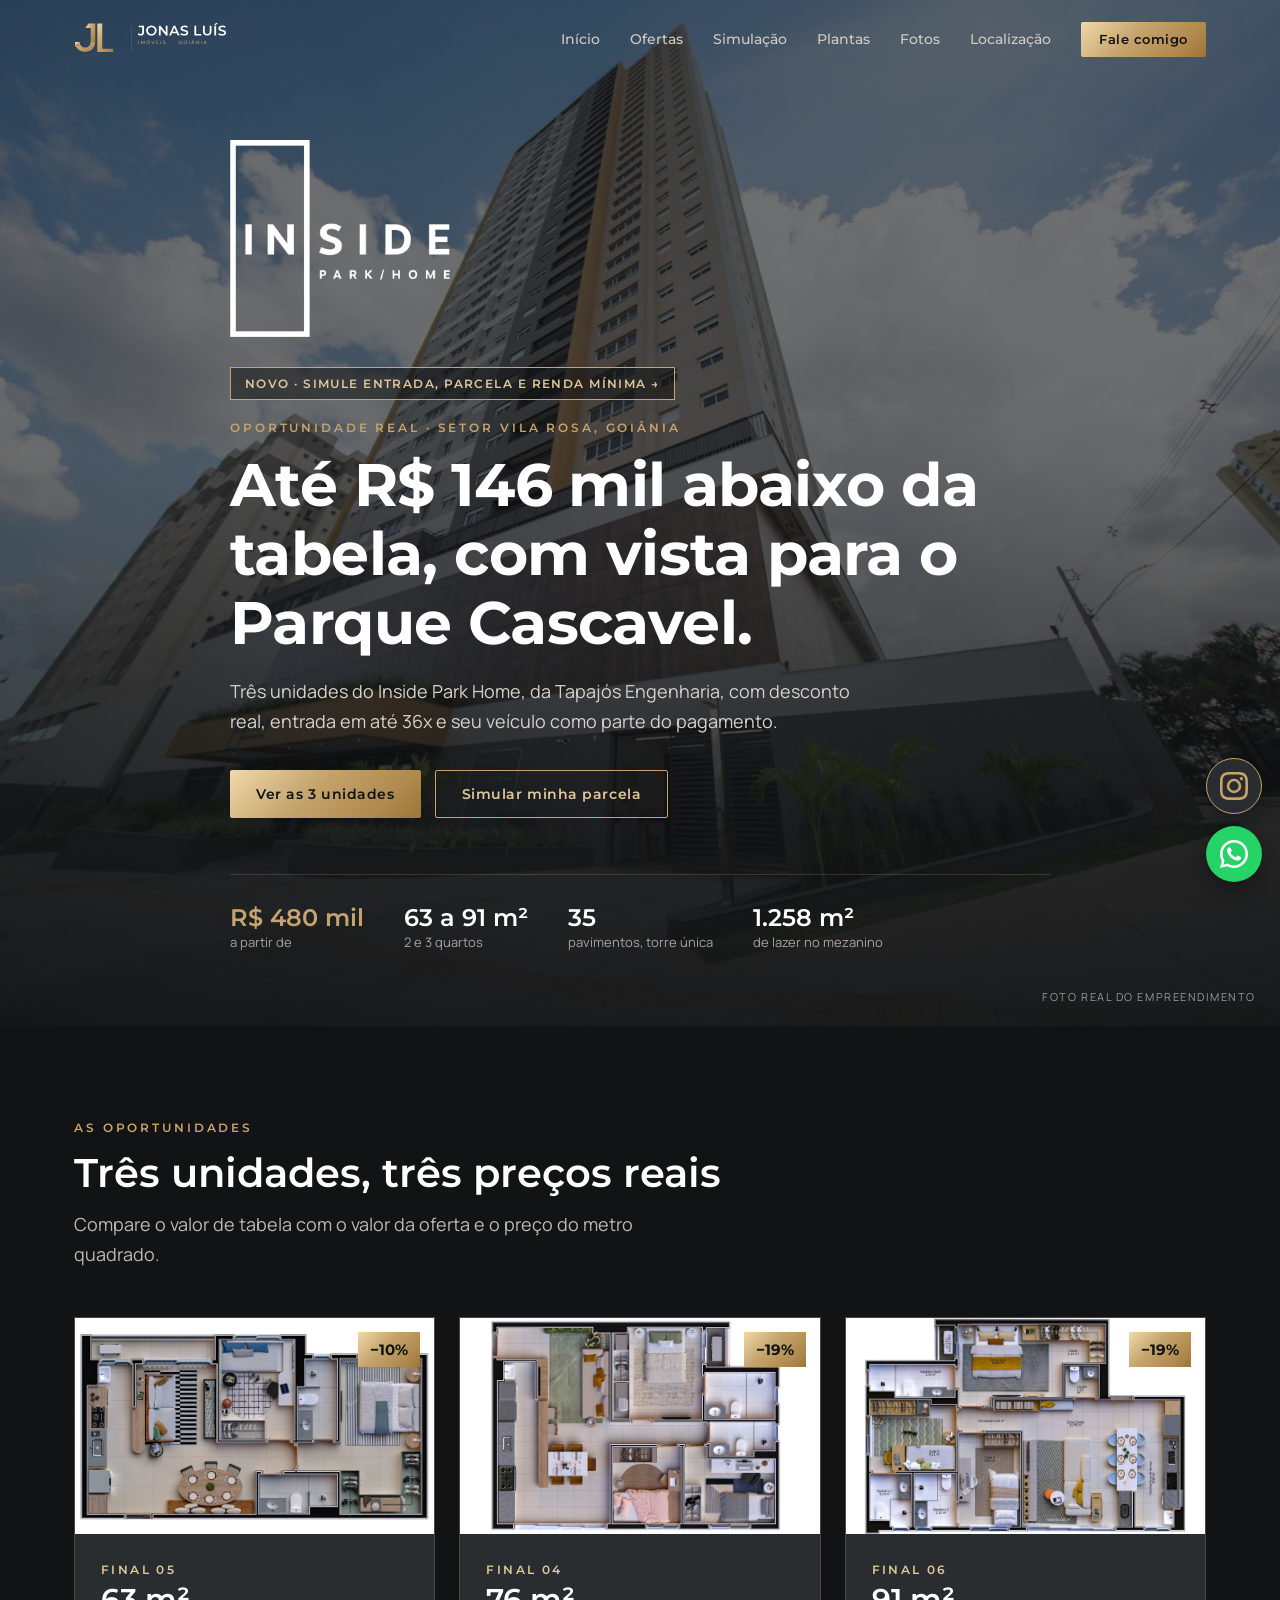
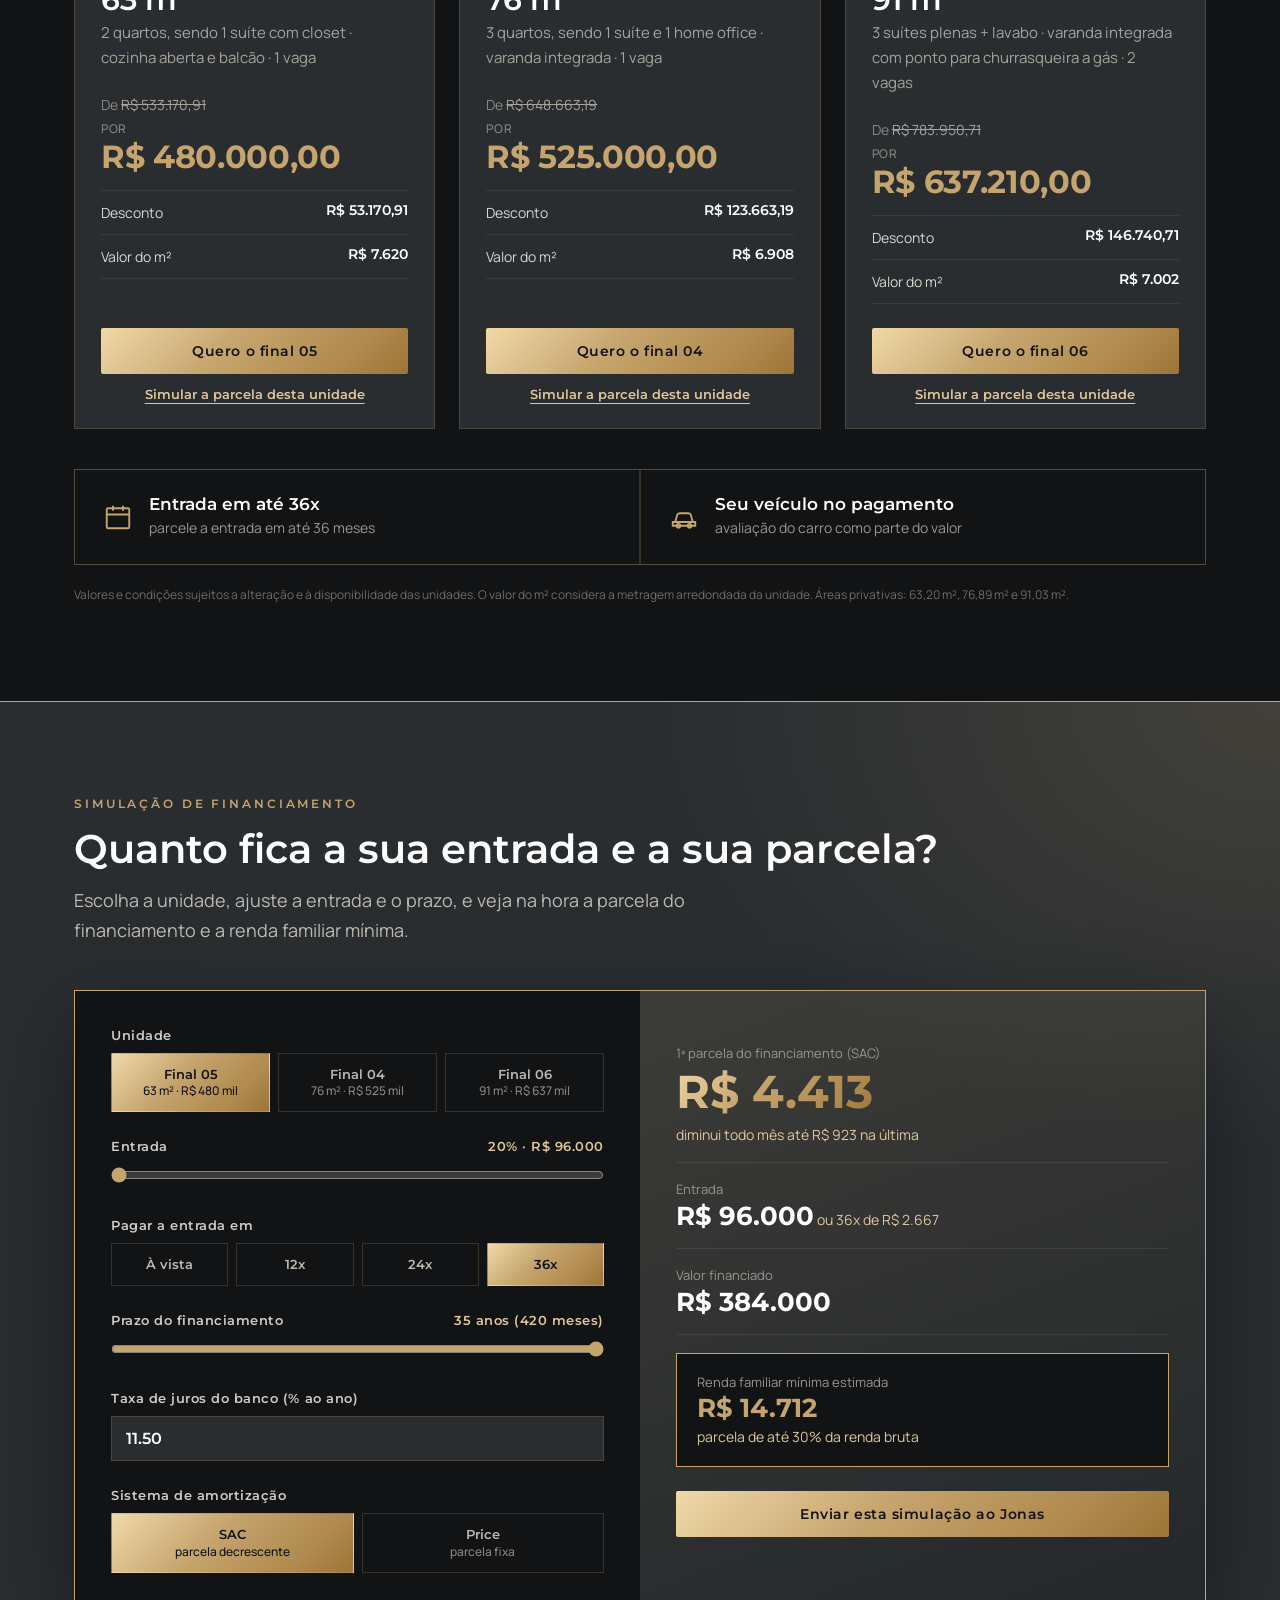
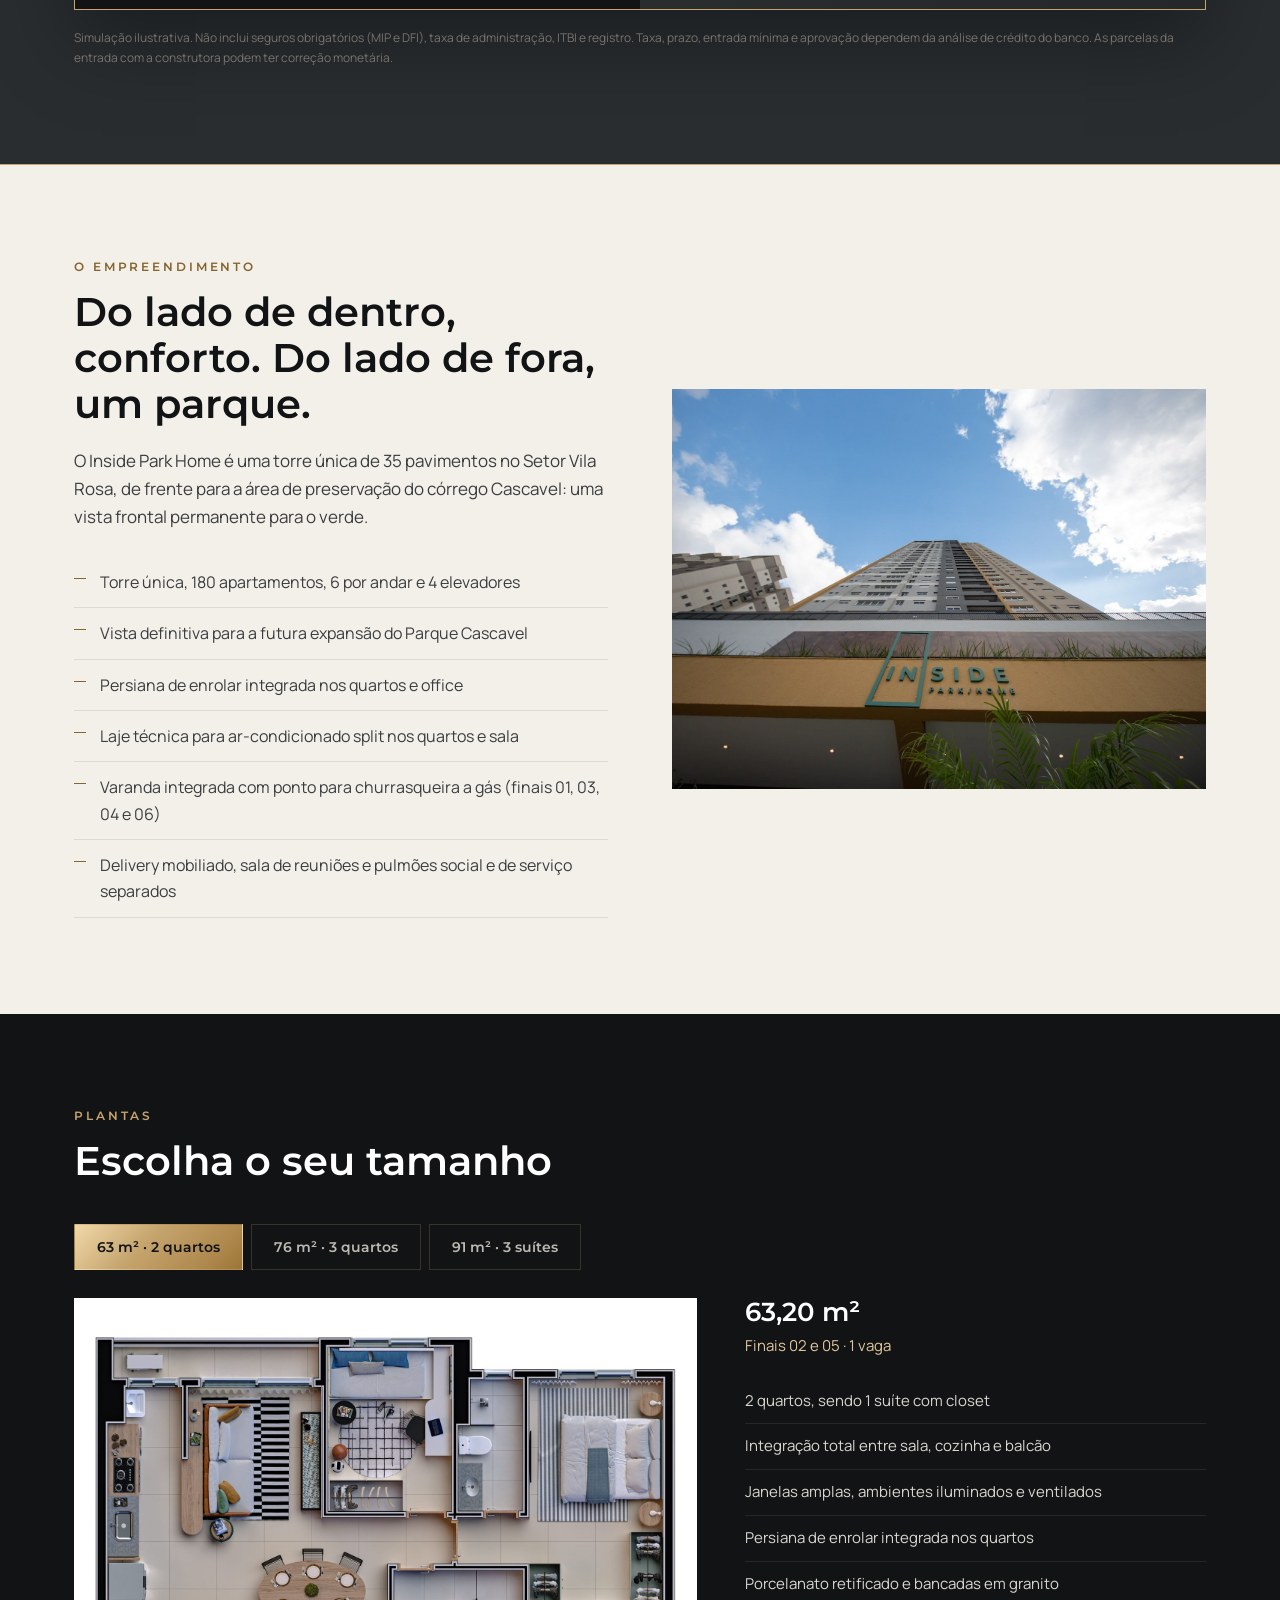
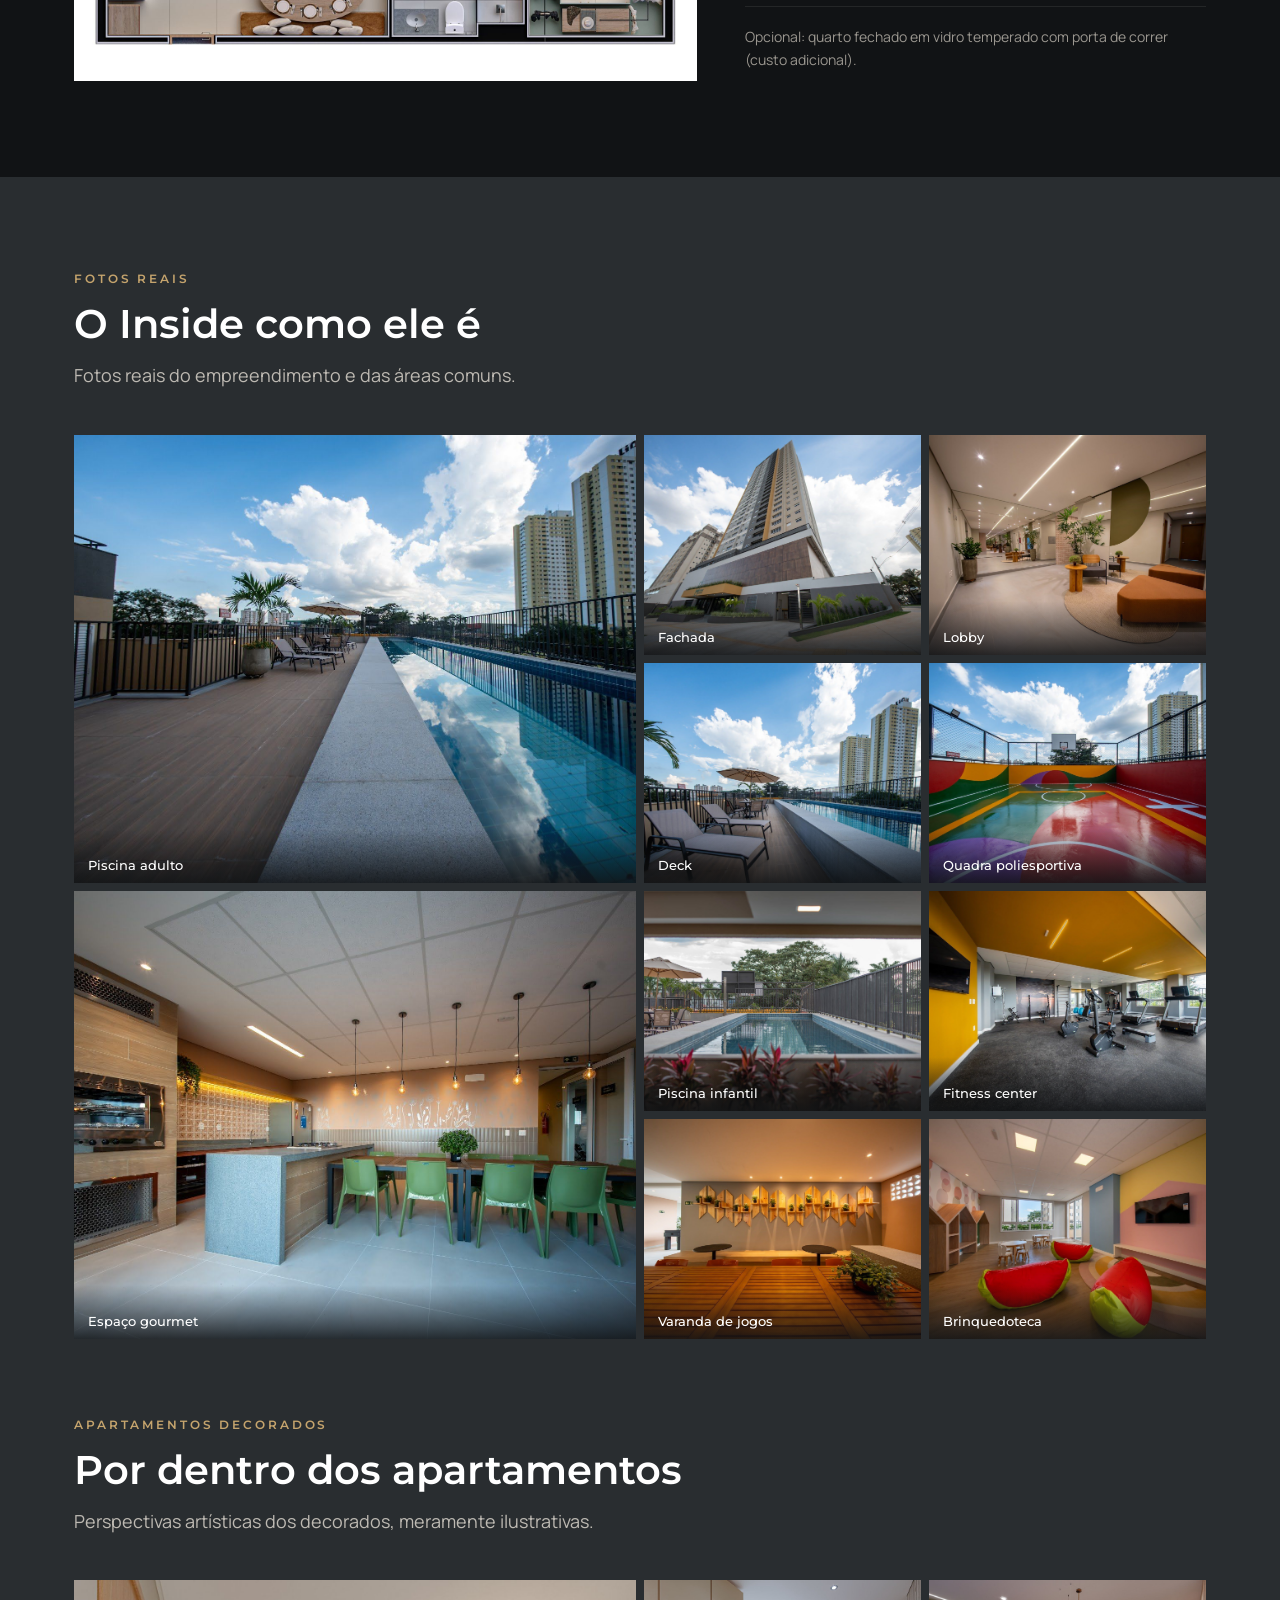
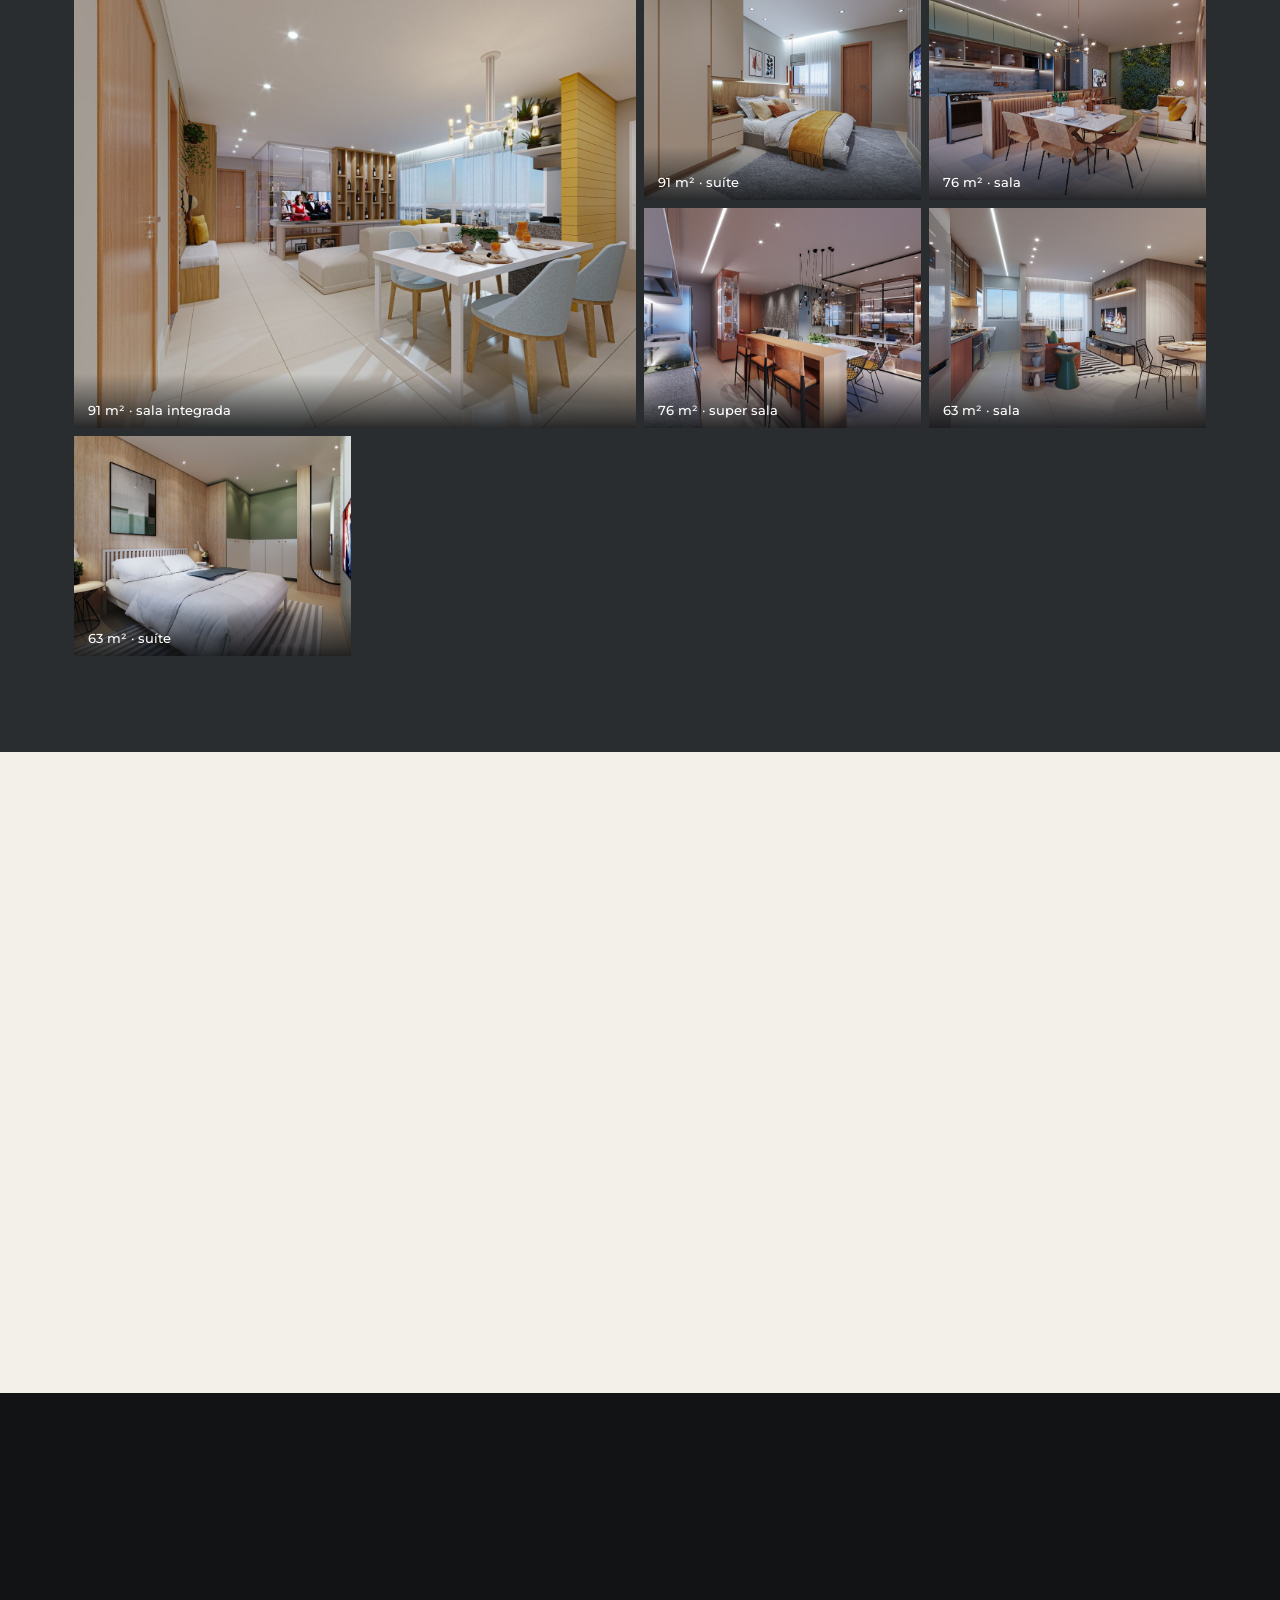
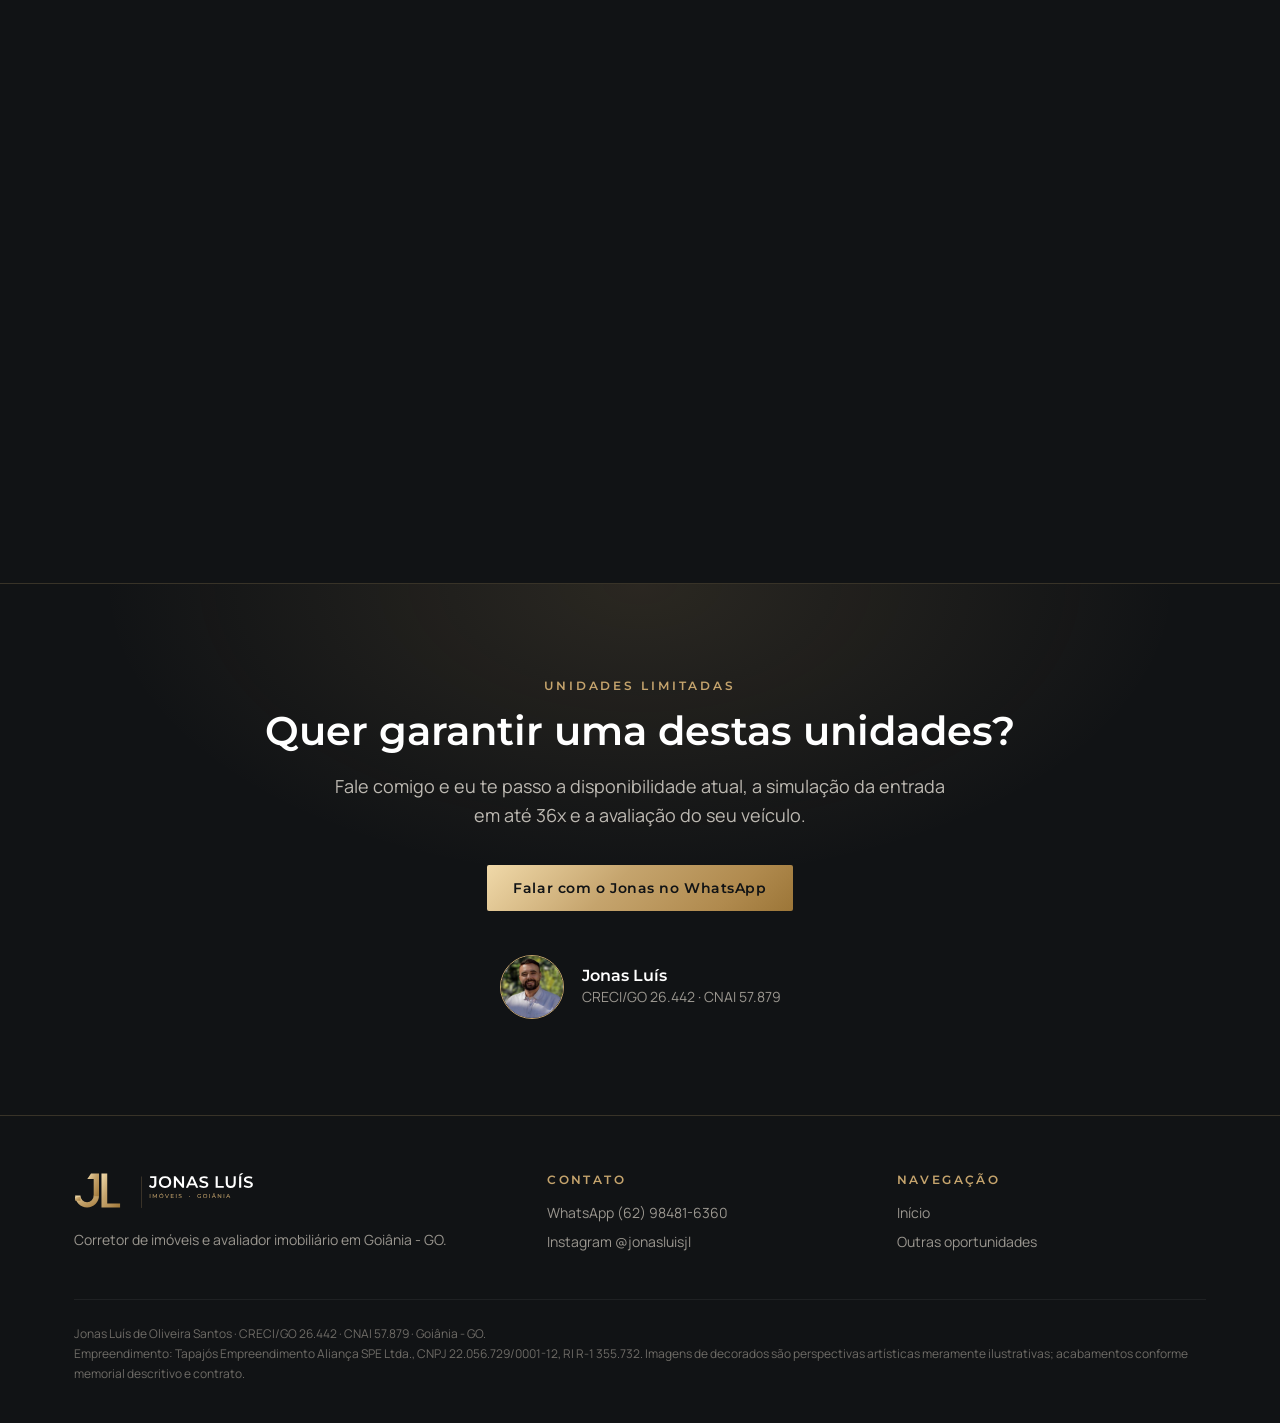
==== inside-park-home/index.html @ 025777c8 "Site Jonas Luís Imóveis: home e Inside Park Home Co-Authored-By: Claude Opus 5.5 <noreply@anthropic." ====
<!doctype html>
<html lang="pt-BR">
<head>
<meta charset="utf-8">
<meta name="viewport" content="width=device-width,initial-scale=1">
<title>Inside Park Home · Oportunidades com desconto | Jonas Luís Imóveis</title>
<meta name="description" content="Inside Park Home, Tapajós Engenharia, Setor Vila Rosa, Goiânia. Unidades de 63, 76 e 91 m² com até R$ 146 mil de desconto sobre a tabela. Entrada em até 36x.">
<meta property="og:title" content="Inside Park Home · até R$ 146 mil de desconto">
<meta property="og:description" content="63, 76 e 91 m² no Setor Vila Rosa, com vista para o Parque Cascavel. Entrada em até 36x.">
<meta property="og:image" content="https://jonasluisimoveis.com.br/inside-park-home/img/hero.jpg">
<meta name="theme-color" content="#111315">
<link rel="icon" href="/assets/favicon.svg" type="image/svg+xml">
<link rel="icon" href="/assets/favicon-32.png" sizes="32x32">
<link rel="apple-touch-icon" href="/assets/favicon-192.png">
<link rel="preconnect" href="https://fonts.googleapis.com"><link rel="preconnect" href="https://fonts.gstatic.com" crossorigin>
<link href="https://fonts.googleapis.com/css2?family=Montserrat:wght@500;600;700&family=Manrope:wght@400;500;600&display=swap" rel="stylesheet">
<link rel="stylesheet" href="/assets/site.css">
<style>
/* hero: foto real com véu escuro >= 55% (regra da marca) */
.hero{min-height:100svh;position:relative;display:flex;align-items:flex-end;padding:140px 0 72px;
  background:linear-gradient(180deg,rgba(17,19,21,.6) 0%,rgba(17,19,21,.62) 45%,rgba(17,19,21,.94) 100%),url(/inside-park-home/img/hero.jpg) center 30%/cover}
.hero .logo-emp{width:220px;margin-bottom:30px}
.hero h1{max-width:820px}
.hero .lead{margin:20px 0 34px;color:#d6d2cb}
.hero .acoes{display:flex;gap:14px;flex-wrap:wrap}
.hero .dados{display:flex;gap:40px;flex-wrap:wrap;margin-top:56px;padding-top:28px;border-top:1px solid var(--linha)}
.hero .dados div{font-size:13px;color:#a7a39c}
.hero .dados b{display:block;font:600 24px 'Montserrat',sans-serif;color:#fff}
.hero .dados div:first-child b{color:var(--champ)}
.foto-real{position:absolute;right:24px;bottom:20px;font-size:11px;letter-spacing:.14em;text-transform:uppercase;color:rgba(255,255,255,.55)}

/* ofertas */
.ofertas-grid{display:grid;grid-template-columns:repeat(3,1fr);gap:24px;margin-top:48px}
.oferta{background:var(--grafite);border:1px solid var(--linha);display:flex;flex-direction:column;position:relative}
.oferta .planta{background:#fff;aspect-ratio:5/3;display:block;overflow:hidden}
.oferta .planta img{width:100%;height:100%;object-fit:contain;transition:transform .6s}
.oferta .planta:hover img{transform:scale(1.04)}
.oferta .pct{position:absolute;top:14px;right:14px;background:var(--ouro);color:var(--carvao);font:700 15px 'Montserrat',sans-serif;padding:8px 12px}
.oferta .corpo{padding:28px 26px 26px;display:flex;flex-direction:column;flex:1}
.oferta .final{font:600 12px 'Montserrat',sans-serif;letter-spacing:.2em;text-transform:uppercase;color:var(--champ-claro)}
.oferta h3{font-size:30px;margin:6px 0 4px}
.oferta .tipo{font-size:15px;color:#a7a39c;margin-bottom:22px;min-height:48px}
.oferta .de{font-size:14px;color:#8a867f}
.oferta .de s{color:#a7a39c}
.oferta .por{white-space:nowrap;font:700 clamp(24px,2.5vw,32px)/1.1 'Montserrat',sans-serif;color:var(--champ);margin:4px 0 16px;letter-spacing:-.01em}
.oferta .por small{display:block;font:500 12px 'Manrope',sans-serif;color:#8a867f;letter-spacing:.06em;text-transform:uppercase;margin-bottom:2px}
.oferta dl{display:grid;grid-template-columns:1fr auto;border-top:1px solid rgba(255,255,255,.08);margin-bottom:24px}
.oferta dt,.oferta dd{padding:10px 0;border-bottom:1px solid rgba(255,255,255,.08);font-size:14px}
.oferta dd{font:600 14px 'Montserrat',sans-serif;color:#fff;text-align:right}
.oferta .btn{margin-top:auto;justify-content:center}
@media(max-width:980px){.ofertas-grid{grid-template-columns:1fr;max-width:520px;margin-left:auto;margin-right:auto}}
.condicoes{margin-top:40px;display:grid;grid-template-columns:repeat(2,1fr);gap:2px;background:var(--linha);border:1px solid var(--linha)}
.condicoes div{background:var(--carvao);padding:24px 28px;display:flex;gap:16px;align-items:center}
.condicoes svg{width:30px;height:30px;flex:none;stroke:var(--champ);fill:none;stroke-width:1.5}
.condicoes b{display:block;font:600 17px 'Montserrat',sans-serif;color:#fff}
.condicoes span{font-size:14px;color:#9a968f}
@media(max-width:700px){.condicoes{grid-template-columns:1fr}}
.aviso{margin-top:20px;font-size:12px;color:#6f6c67}

/* galerias */
.galeria{display:grid;grid-template-columns:repeat(4,1fr);grid-auto-rows:220px;gap:8px;margin-top:44px}
.galeria a{position:relative;overflow:hidden;display:block;background:var(--grafite)}
.galeria a.g{grid-column:span 2;grid-row:span 2}
.galeria img{width:100%;height:100%;object-fit:cover;transition:transform .8s}
.galeria a:hover img{transform:scale(1.05)}
.galeria a span{position:absolute;left:0;right:0;bottom:0;padding:28px 14px 10px;font:500 13px 'Montserrat',sans-serif;color:#fff;background:linear-gradient(transparent,rgba(17,19,21,.85))}
@media(max-width:820px){.galeria{grid-template-columns:repeat(2,1fr);grid-auto-rows:160px}}

/* destaque vista */
.vista .wrap{display:grid;grid-template-columns:1fr 1fr;gap:64px;align-items:center}
.vista img{width:100%;aspect-ratio:4/3;object-fit:cover}
.vista ul{list-style:none;margin-top:26px}
.vista li{padding:12px 0 12px 26px;border-bottom:1px solid rgba(17,19,21,.1);position:relative;font-size:16px}
.vista li::before{content:"";position:absolute;left:0;top:21px;width:12px;height:1px;background:var(--champ-prof)}
@media(max-width:860px){.vista .wrap{grid-template-columns:1fr;gap:36px}}

/* plantas */
.abas{display:flex;gap:8px;flex-wrap:wrap;margin-top:40px}
.abas button{font:600 14px 'Montserrat',sans-serif;padding:13px 22px;border:1px solid var(--linha);background:transparent;color:#bdb9b2;cursor:pointer}
.abas button[aria-selected=true]{background:var(--ouro);color:var(--carvao);border-color:transparent}
.planta-painel{display:none;grid-template-columns:1.35fr 1fr;gap:48px;margin-top:28px;align-items:start}
.planta-painel.on{display:grid}
.planta-painel .img{background:#fff;padding:12px}
.planta-painel h3{font-size:26px;margin-bottom:6px}
.planta-painel .sub{color:var(--champ-claro);margin-bottom:20px;font-size:15px}
.planta-painel ul{list-style:none}
.planta-painel li{padding:10px 0;border-bottom:1px solid rgba(255,255,255,.08);font-size:15px}
.planta-painel .op{margin-top:18px;font-size:14px;color:#9a968f}
@media(max-width:860px){.planta-painel.on{grid-template-columns:1fr;gap:24px}}

/* lazer */
.lazer-lista{display:grid;grid-template-columns:repeat(4,1fr);gap:0;margin-top:44px;border-top:1px solid rgba(17,19,21,.12);border-left:1px solid rgba(17,19,21,.12)}
.lazer-lista div{padding:20px 18px;border-right:1px solid rgba(17,19,21,.12);border-bottom:1px solid rgba(17,19,21,.12);font:500 15px 'Montserrat',sans-serif;color:var(--carvao)}
@media(max-width:820px){.lazer-lista{grid-template-columns:repeat(2,1fr)}}

/* ficha + mapa */
.ficha .wrap{display:grid;grid-template-columns:1fr 1fr;gap:56px}
.ficha dl{display:grid;grid-template-columns:auto 1fr;gap:0 24px;margin-top:28px}
.ficha dt,.ficha dd{padding:11px 0;border-bottom:1px solid rgba(255,255,255,.08);font-size:15px}
.ficha dt{color:#8f8b84}
.ficha dd{color:#fff}
.mapa{min-height:420px;border:1px solid var(--linha)}
.mapa iframe{width:100%;height:100%;min-height:420px;border:0;filter:grayscale(.4) contrast(1.05)}
.perto{margin-top:20px;font-size:14px;color:#9a968f}
@media(max-width:860px){.ficha .wrap{grid-template-columns:1fr}}

/* chamada final */
.final-cta{text-align:center;background:radial-gradient(ellipse 60% 80% at 50% 0%,rgba(197,164,109,.14),transparent 70%),var(--carvao);border-top:1px solid var(--linha)}
.final-cta .lead{margin:18px auto 34px}
.final-cta .acoes{display:flex;gap:14px;justify-content:center;flex-wrap:wrap}
.assina{margin-top:44px;display:flex;align-items:center;justify-content:center;gap:18px;font-size:14px;color:#9a968f}
.assina img{width:64px;height:64px;border-radius:50%;object-fit:cover;border:1px solid var(--champ)}
.assina b{display:block;color:#fff;font:600 16px 'Montserrat',sans-serif}

/* simulador (destaque: moldura em ouro) */
.sim{background:radial-gradient(ellipse 70% 60% at 100% 0%,rgba(197,164,109,.16),transparent 70%),var(--grafite);border-top:1px solid var(--champ);border-bottom:1px solid var(--champ)}
.sim-box{display:grid;grid-template-columns:1fr 1fr;margin-top:44px;border:1px solid var(--champ);box-shadow:0 30px 80px rgba(0,0,0,.35)}
.sim-in{padding:36px;background:var(--carvao);display:grid;gap:26px;align-content:start}
.sim-in label,.sim-in .rot{display:flex;justify-content:space-between;gap:12px;font:600 13px 'Montserrat',sans-serif;letter-spacing:.04em;color:#cfccc6;margin-bottom:10px}
.sim-in output,.sim-in .rot b{color:var(--champ-claro);font-weight:600}
.chips{display:grid;grid-template-columns:repeat(3,1fr);gap:8px}
.chips button{background:transparent;border:1px solid var(--linha);color:#bdb9b2;padding:12px 6px;font:600 13px/1.3 'Montserrat',sans-serif;cursor:pointer}
.chips button small{display:block;font:500 12px 'Manrope',sans-serif;color:#8a867f}
.chips button[aria-pressed=true]{background:var(--ouro);color:var(--carvao);border-color:transparent}
.chips button[aria-pressed=true] small{color:var(--carvao)}
.chips.dois{grid-template-columns:repeat(2,1fr)}
.chips.quatro{grid-template-columns:repeat(4,1fr)}
input[type=range]{width:100%;accent-color:var(--champ)}
.sim-in input[type=number]{width:100%;background:var(--grafite);border:1px solid var(--linha);color:#fff;font:600 16px 'Montserrat',sans-serif;padding:12px 14px}
.sim-out{padding:36px;background:linear-gradient(160deg,rgba(197,164,109,.12),rgba(17,19,21,.2));display:flex;flex-direction:column}
.res{border-bottom:1px solid rgba(255,255,255,.08);padding:16px 0}
.res span{font-size:13px;color:#9a968f;display:block}
.res b{font:700 26px/1.2 'Montserrat',sans-serif;color:#fff}
.res em{font-style:normal;font-size:14px;color:var(--champ-claro)}
.res.top b{font-size:clamp(34px,4vw,46px);background:var(--ouro);-webkit-background-clip:text;background-clip:text;color:transparent}
.res.top em{display:block;margin-top:4px}
.res.renda{background:var(--carvao);border:1px solid var(--champ);padding:18px 20px;margin-top:18px}
.res.renda b{color:var(--champ)}
.sim-out .btn{margin-top:24px;justify-content:center}
.sim-nota{margin-top:18px;font-size:12px;color:#77736d}
@media(max-width:900px){.sim-box{grid-template-columns:1fr}.sim-in,.sim-out{padding:26px 20px}}
.oferta .simular{display:block;text-align:center;margin-top:12px;font:600 13px 'Montserrat',sans-serif;color:var(--champ-claro);text-decoration:underline;text-underline-offset:4px}
.hero .sim-chamada{display:inline-flex;align-items:center;gap:10px;margin-bottom:22px;padding:8px 14px;border:1px solid var(--champ);background:rgba(17,19,21,.55);font:600 12px 'Montserrat',sans-serif;letter-spacing:.12em;text-transform:uppercase;color:var(--champ-claro)}
.hero .sim-chamada:hover{background:rgba(197,164,109,.15)}
</style>
</head>
<body>

<header class="topo">
  <div class="wrap">
    <a class="logo" href="/" aria-label="Jonas Luís Imóveis — início"><img src="/assets/horizontal-escuro.svg" alt="Jonas Luís Imóveis" width="153" height="34"></a>
    <nav>
      <a href="/">Início</a>
      <a href="#ofertas">Ofertas</a>
      <a href="#simulacao">Simulação</a>
      <a href="#plantas">Plantas</a>
      <a href="#fotos">Fotos</a>
      <a href="#local">Localização</a>
      <a class="btn btn-ouro" data-wa="Olá, Jonas! Vi as ofertas do Inside Park Home no seu site e quero saber mais.">Fale comigo</a>
    </nav>
  </div>
</header>

<main>
<section class="hero">
  <div class="wrap">
    <img class="logo-emp" src="/inside-park-home/img/logo-inside.png" alt="Inside Park Home" width="220" height="197">
    <a class="sim-chamada" href="#simulacao">Novo · simule entrada, parcela e renda mínima →</a><br>
    <span class="eyebrow">Oportunidade real · Setor Vila Rosa, Goiânia</span>
    <h1>Até R$ 146 mil abaixo da tabela, com vista para o Parque Cascavel.</h1>
    <p class="lead">Três unidades do Inside Park Home, da Tapajós Engenharia, com desconto real, entrada em até 36x e seu veículo como parte do pagamento.</p>
    <div class="acoes">
      <a class="btn btn-ouro" href="#ofertas">Ver as 3 unidades</a>
      <a class="btn btn-linha" href="#simulacao">Simular minha parcela</a>
    </div>
    <div class="dados">
      <div><b>R$ 480 mil</b>a partir de</div>
      <div><b>63 a 91 m²</b>2 e 3 quartos</div>
      <div><b>35</b>pavimentos, torre única</div>
      <div><b>1.258 m²</b>de lazer no mezanino</div>
    </div>
  </div>
  <span class="foto-real">Foto real do empreendimento</span>
</section>

<section id="ofertas">
  <div class="wrap">
    <div class="rv">
      <span class="eyebrow">As oportunidades</span>
      <h2>Três unidades, três preços reais</h2>
      <p class="lead" style="margin-top:14px">Compare o valor de tabela com o valor da oferta e o preço do metro quadrado.</p>
    </div>
    <div class="ofertas-grid" data-galeria>
      <article class="oferta rv">
        <span class="pct">−10%</span>
        <a class="planta" href="/inside-park-home/img/planta-63.jpg" data-lb="Planta 63 m²"><img src="/inside-park-home/img/planta-63.jpg" alt="Planta do apartamento de 63 m²" loading="lazy"></a>
        <div class="corpo">
          <span class="final">Final 05</span>
          <h3>63 m²</h3>
          <p class="tipo">2 quartos, sendo 1 suíte com closet · cozinha aberta e balcão · 1 vaga</p>
          <p class="de">De <s>R$ 533.170,91</s></p>
          <p class="por"><small>Por</small>R$ 480.000,00</p>
          <dl>
            <dt>Desconto</dt><dd>R$ 53.170,91</dd>
            <dt>Valor do m²</dt><dd>R$ 7.620</dd>
          </dl>
          <a class="btn btn-ouro" data-wa="Olá, Jonas! Tenho interesse no Inside Park Home, final 05 (63 m²) por R$ 480.000.">Quero o final 05</a>
          <a class="simular" href="#simulacao" data-simular="480000">Simular a parcela desta unidade</a>
        </div>
      </article>
      <article class="oferta rv">
        <span class="pct">−19%</span>
        <a class="planta" href="/inside-park-home/img/planta-76.jpg" data-lb="Planta 76 m²"><img src="/inside-park-home/img/planta-76.jpg" alt="Planta do apartamento de 76 m²" loading="lazy"></a>
        <div class="corpo">
          <span class="final">Final 04</span>
          <h3>76 m²</h3>
          <p class="tipo">3 quartos, sendo 1 suíte e 1 home office · varanda integrada · 1 vaga</p>
          <p class="de">De <s>R$ 648.663,19</s></p>
          <p class="por"><small>Por</small>R$ 525.000,00</p>
          <dl>
            <dt>Desconto</dt><dd>R$ 123.663,19</dd>
            <dt>Valor do m²</dt><dd>R$ 6.908</dd>
          </dl>
          <a class="btn btn-ouro" data-wa="Olá, Jonas! Tenho interesse no Inside Park Home, final 04 (76 m²) por R$ 525.000.">Quero o final 04</a>
          <a class="simular" href="#simulacao" data-simular="525000">Simular a parcela desta unidade</a>
        </div>
      </article>
      <article class="oferta rv">
        <span class="pct">−19%</span>
        <a class="planta" href="/inside-park-home/img/planta-91.jpg" data-lb="Planta 91 m²"><img src="/inside-park-home/img/planta-91.jpg" alt="Planta do apartamento de 91 m²" loading="lazy"></a>
        <div class="corpo">
          <span class="final">Final 06</span>
          <h3>91 m²</h3>
          <p class="tipo">3 suítes plenas + lavabo · varanda integrada com ponto para churrasqueira a gás · 2 vagas</p>
          <p class="de">De <s>R$ 783.950,71</s></p>
          <p class="por"><small>Por</small>R$ 637.210,00</p>
          <dl>
            <dt>Desconto</dt><dd>R$ 146.740,71</dd>
            <dt>Valor do m²</dt><dd>R$ 7.002</dd>
          </dl>
          <a class="btn btn-ouro" data-wa="Olá, Jonas! Tenho interesse no Inside Park Home, final 06 (91 m²) por R$ 637.210.">Quero o final 06</a>
          <a class="simular" href="#simulacao" data-simular="637210">Simular a parcela desta unidade</a>
        </div>
      </article>
    </div>
    <div class="condicoes rv">
      <div><svg viewBox="0 0 24 24"><rect x="3" y="5" width="18" height="16" rx="1"/><path d="M3 10h18M8 3v4M16 3v4"/></svg><p><b>Entrada em até 36x</b><span>parcele a entrada em até 36 meses</span></p></div>
      <div><svg viewBox="0 0 24 24"><path d="M5 16h14l-1.5-5.5A2 2 0 0015.6 9H8.4a2 2 0 00-1.9 1.5zM3 16h18v3H3z"/><circle cx="7.5" cy="19" r="1.5"/><circle cx="16.5" cy="19" r="1.5"/></svg><p><b>Seu veículo no pagamento</b><span>avaliação do carro como parte do valor</span></p></div>
    </div>
    <p class="aviso">Valores e condições sujeitos a alteração e à disponibilidade das unidades. O valor do m² considera a metragem arredondada da unidade. Áreas privativas: 63,20 m², 76,89 m² e 91,03 m².</p>
  </div>
</section>

<section id="simulacao" class="sim">
  <div class="wrap">
    <div class="rv">
      <span class="eyebrow">Simulação de financiamento</span>
      <h2>Quanto fica a sua entrada e a sua parcela?</h2>
      <p class="lead" style="margin-top:14px">Escolha a unidade, ajuste a entrada e o prazo, e veja na hora a parcela do financiamento e a renda familiar mínima.</p>
    </div>
    <div class="sim-box rv">
      <div class="sim-in">
        <div>
          <span class="rot">Unidade</span>
          <div class="chips" id="sim-unid">
            <button type="button" data-preco="480000" data-nome="final 05 (63 m²)" aria-pressed="true">Final 05<small>63 m² · R$ 480 mil</small></button>
            <button type="button" data-preco="525000" data-nome="final 04 (76 m²)" aria-pressed="false">Final 04<small>76 m² · R$ 525 mil</small></button>
            <button type="button" data-preco="637210" data-nome="final 06 (91 m²)" aria-pressed="false">Final 06<small>91 m² · R$ 637 mil</small></button>
          </div>
        </div>
        <div>
          <label for="sim-ent">Entrada <output id="o-ent">20%</output></label>
          <input type="range" id="sim-ent" min="20" max="60" step="1" value="20">
        </div>
        <div>
          <span class="rot">Pagar a entrada em</span>
          <div class="chips quatro" id="sim-vezes">
            <button type="button" data-v="1" aria-pressed="false">À vista</button>
            <button type="button" data-v="12" aria-pressed="false">12x</button>
            <button type="button" data-v="24" aria-pressed="false">24x</button>
            <button type="button" data-v="36" aria-pressed="true">36x</button>
          </div>
        </div>
        <div>
          <label for="sim-prazo">Prazo do financiamento <output id="o-prazo">35 anos</output></label>
          <input type="range" id="sim-prazo" min="10" max="35" step="1" value="35">
        </div>
        <div>
          <label for="sim-taxa">Taxa de juros do banco (% ao ano)</label>
          <input type="number" id="sim-taxa" min="1" max="30" step="0.01" value="11.50" inputmode="decimal">
        </div>
        <div>
          <span class="rot">Sistema de amortização</span>
          <div class="chips dois" id="sim-sis">
            <button type="button" data-s="sac" aria-pressed="true">SAC<small>parcela decrescente</small></button>
            <button type="button" data-s="price" aria-pressed="false">Price<small>parcela fixa</small></button>
          </div>
        </div>
      </div>
      <div class="sim-out" aria-live="polite">
        <div class="res top"><span id="r-parc-rot">1ª parcela do financiamento</span><b id="r-parc">—</b><em id="r-ult"></em></div>
        <div class="res"><span>Entrada</span><b id="r-ent">—</b> <em id="r-ent-x"></em></div>
        <div class="res"><span>Valor financiado</span><b id="r-fin">—</b></div>
        <div class="res renda"><span>Renda familiar mínima estimada</span><b id="r-renda">—</b><em style="display:block">parcela de até 30% da renda bruta</em></div>
        <a class="btn btn-ouro" id="sim-wa" data-wa>Enviar esta simulação ao Jonas</a>
      </div>
    </div>
    <p class="sim-nota">Simulação ilustrativa. Não inclui seguros obrigatórios (MIP e DFI), taxa de administração, ITBI e registro. Taxa, prazo, entrada mínima e aprovação dependem da análise de crédito do banco. As parcelas da entrada com a construtora podem ter correção monetária.</p>
  </div>
</section>

<section class="claro vista">
  <div class="wrap">
    <div class="rv">
      <span class="eyebrow">O empreendimento</span>
      <h2>Do lado de dentro, conforto. Do lado de fora, um parque.</h2>
      <p style="margin-top:20px;font-size:17px">O Inside Park Home é uma torre única de 35 pavimentos no Setor Vila Rosa, de frente para a área de preservação do córrego Cascavel: uma vista frontal permanente para o verde.</p>
      <ul>
        <li>Torre única, 180 apartamentos, 6 por andar e 4 elevadores</li>
        <li>Vista definitiva para a futura expansão do Parque Cascavel</li>
        <li>Persiana de enrolar integrada nos quartos e office</li>
        <li>Laje técnica para ar-condicionado split nos quartos e sala</li>
        <li>Varanda integrada com ponto para churrasqueira a gás (finais 01, 03, 04 e 06)</li>
        <li>Delivery mobiliado, sala de reuniões e pulmões social e de serviço separados</li>
      </ul>
    </div>
    <img class="rv" src="/inside-park-home/img/real-entrada.jpg" alt="Fachada e entrada do Inside Park Home (foto real)" loading="lazy">
  </div>
</section>

<section id="plantas">
  <div class="wrap">
    <div class="rv">
      <span class="eyebrow">Plantas</span>
      <h2>Escolha o seu tamanho</h2>
    </div>
    <div class="abas" role="tablist">
      <button role="tab" aria-selected="true" data-aba="p63">63 m² · 2 quartos</button>
      <button role="tab" aria-selected="false" data-aba="p76">76 m² · 3 quartos</button>
      <button role="tab" aria-selected="false" data-aba="p91">91 m² · 3 suítes</button>
    </div>
    <div class="planta-painel on" id="p63" data-galeria>
      <a class="img" href="/inside-park-home/img/planta-63.jpg" data-lb="Planta 63 m²"><img src="/inside-park-home/img/planta-63.jpg" alt="Planta humanizada 63 m²" loading="lazy"></a>
      <div>
        <h3>63,20 m²</h3>
        <p class="sub">Finais 02 e 05 · 1 vaga</p>
        <ul>
          <li>2 quartos, sendo 1 suíte com closet</li>
          <li>Integração total entre sala, cozinha e balcão</li>
          <li>Janelas amplas, ambientes iluminados e ventilados</li>
          <li>Persiana de enrolar integrada nos quartos</li>
          <li>Porcelanato retificado e bancadas em granito</li>
        </ul>
        <p class="op">Opcional: quarto fechado em vidro temperado com porta de correr (custo adicional).</p>
      </div>
    </div>
    <div class="planta-painel" id="p76" data-galeria>
      <a class="img" href="/inside-park-home/img/planta-76.jpg" data-lb="Planta 76 m²"><img src="/inside-park-home/img/planta-76.jpg" alt="Planta humanizada 76 m²" loading="lazy"></a>
      <div>
        <h3>76,89 m²</h3>
        <p class="sub">Finais 03 e 04 · 1 vaga</p>
        <ul>
          <li>3 quartos, sendo 1 suíte e 1 home office</li>
          <li>Integração total entre sala, cozinha e varanda</li>
          <li>Bancada seca e ponto para churrasqueira a gás na varanda</li>
          <li>Persiana de enrolar integrada nos quartos e office</li>
          <li>Laje técnica para ar-condicionado split</li>
        </ul>
        <p class="op">Opcionais: office com fechamento em vidro, ou super sala com 1 suíte e 1 quarto.</p>
      </div>
    </div>
    <div class="planta-painel" id="p91" data-galeria>
      <a class="img" href="/inside-park-home/img/planta-91.jpg" data-lb="Planta 91 m²"><img src="/inside-park-home/img/planta-91.jpg" alt="Planta humanizada 91 m²" loading="lazy"></a>
      <div>
        <h3>91,03 m²</h3>
        <p class="sub">Finais 01 e 06 · 2 vagas</p>
        <ul>
          <li>3 suítes plenas + lavabo, suíte do casal com closet</li>
          <li>Integração total entre sala, cozinha e varanda</li>
          <li>Bancada seca e ponto para churrasqueira a gás na varanda</li>
          <li>Persiana de enrolar integrada nos quartos</li>
          <li>Banheiros com ventilação e iluminação naturais</li>
        </ul>
        <p class="op">Opcional: suíte fechada em vidro com porta de correr (custo adicional).</p>
      </div>
    </div>
  </div>
</section>

<section id="fotos" class="grafite">
  <div class="wrap">
    <div class="rv">
      <span class="eyebrow">Fotos reais</span>
      <h2>O Inside como ele é</h2>
      <p class="lead" style="margin-top:14px">Fotos reais do empreendimento e das áreas comuns.</p>
    </div>
    <div class="galeria" data-galeria>
      <a class="g" href="/inside-park-home/img/real-piscina.jpg" data-lb="Piscina adulto com deck molhado"><img src="/inside-park-home/img/real-piscina.jpg" alt="Piscina adulto" loading="lazy"><span>Piscina adulto</span></a>
      <a href="/inside-park-home/img/real-fachada.jpg" data-lb="Fachada"><img src="/inside-park-home/img/real-fachada.jpg" alt="Fachada" loading="lazy"><span>Fachada</span></a>
      <a href="/inside-park-home/img/real-lobby.jpg" data-lb="Lobby"><img src="/inside-park-home/img/real-lobby.jpg" alt="Lobby" loading="lazy"><span>Lobby</span></a>
      <a href="/inside-park-home/img/real-piscina-deck.jpg" data-lb="Deck da piscina"><img src="/inside-park-home/img/real-piscina-deck.jpg" alt="Deck da piscina" loading="lazy"><span>Deck</span></a>
      <a href="/inside-park-home/img/real-quadra.jpg" data-lb="Quadra poliesportiva"><img src="/inside-park-home/img/real-quadra.jpg" alt="Quadra poliesportiva" loading="lazy"><span>Quadra poliesportiva</span></a>
      <a class="g" href="/inside-park-home/img/real-gourmet.jpg" data-lb="Espaço gourmet com churrasqueira"><img src="/inside-park-home/img/real-gourmet.jpg" alt="Espaço gourmet" loading="lazy"><span>Espaço gourmet</span></a>
      <a href="/inside-park-home/img/real-piscina-infantil.jpg" data-lb="Piscina infantil"><img src="/inside-park-home/img/real-piscina-infantil.jpg" alt="Piscina infantil" loading="lazy"><span>Piscina infantil</span></a>
      <a href="/inside-park-home/img/real-academia.jpg" data-lb="Fitness center"><img src="/inside-park-home/img/real-academia.jpg" alt="Fitness center" loading="lazy"><span>Fitness center</span></a>
      <a href="/inside-park-home/img/real-jogos.jpg" data-lb="Varanda de jogos"><img src="/inside-park-home/img/real-jogos.jpg" alt="Varanda de jogos" loading="lazy"><span>Varanda de jogos</span></a>
      <a href="/inside-park-home/img/real-brinquedoteca.jpg" data-lb="Brinquedoteca"><img src="/inside-park-home/img/real-brinquedoteca.jpg" alt="Brinquedoteca" loading="lazy"><span>Brinquedoteca</span></a>
    </div>

    <div class="rv" style="margin-top:80px">
      <span class="eyebrow">Apartamentos decorados</span>
      <h2>Por dentro dos apartamentos</h2>
      <p class="lead" style="margin-top:14px">Perspectivas artísticas dos decorados, meramente ilustrativas.</p>
    </div>
    <div class="galeria" data-galeria>
      <a class="g" href="/inside-park-home/img/apto91-sala.jpg" data-lb="91 m² · sala integrada"><img src="/inside-park-home/img/apto91-sala.jpg" alt="Sala do apartamento de 91 m²" loading="lazy"><span>91 m² · sala integrada</span></a>
      <a href="/inside-park-home/img/apto91-suite.jpg" data-lb="91 m² · suíte do casal"><img src="/inside-park-home/img/apto91-suite.jpg" alt="Suíte do apartamento de 91 m²" loading="lazy"><span>91 m² · suíte</span></a>
      <a href="/inside-park-home/img/apto76-sala.jpg" data-lb="76 m² · sala integrada"><img src="/inside-park-home/img/apto76-sala.jpg" alt="Sala do apartamento de 76 m²" loading="lazy"><span>76 m² · sala</span></a>
      <a href="/inside-park-home/img/apto76-supersala.jpg" data-lb="76 m² · opcional super sala"><img src="/inside-park-home/img/apto76-supersala.jpg" alt="Super sala opcional do apartamento de 76 m²" loading="lazy"><span>76 m² · super sala</span></a>
      <a href="/inside-park-home/img/apto63-sala.jpg" data-lb="63 m² · sala"><img src="/inside-park-home/img/apto63-sala.jpg" alt="Sala do apartamento de 63 m²" loading="lazy"><span>63 m² · sala</span></a>
      <a href="/inside-park-home/img/apto63-suite.jpg" data-lb="63 m² · suíte master"><img src="/inside-park-home/img/apto63-suite.jpg" alt="Suíte do apartamento de 63 m²" loading="lazy"><span>63 m² · suíte</span></a>
    </div>
  </div>
</section>

<section class="claro">
  <div class="wrap">
    <div class="rv">
      <span class="eyebrow">Lazer</span>
      <h2>Um pavimento inteiro de lazer</h2>
      <p style="margin-top:14px;font-size:17px;max-width:640px">São 1.258 m² no mezanino do 3º andar, entregues mobiliados, equipados e decorados.</p>
    </div>
    <div class="lazer-lista rv">
      <div>Piscina adulto com raia de 15,85 m</div><div>Deck molhado</div><div>Piscina infantil</div><div>Espaço gourmet com churrasqueira</div>
      <div>Salão de festas com copa</div><div>Quadra poliesportiva</div><div>Fitness center com varanda</div><div>Coworking</div>
      <div>Studio live</div><div>Varanda de jogos e praça</div><div>Brinquedoteca</div><div>Playground</div>
      <div>Pet place</div><div>Bicicletário com oficina</div><div>Sala de reuniões</div><div>Sala de delivery</div>
    </div>
  </div>
</section>

<section id="local" class="ficha">
  <div class="wrap">
    <div class="rv">
      <span class="eyebrow">Localização e ficha técnica</span>
      <h2>Vila Rosa, ao lado do Parque Cascavel</h2>
      <dl>
        <dt>Endereço</dt><dd>Alameda Aliança c/ Rua João Augusto c/ Av. Francisco de Melo, Qd. 33, Setor Vila Rosa, Goiânia - GO</dd>
        <dt>Incorporação e construção</dt><dd>Tapajós Engenharia</dd>
        <dt>Arquitetura</dt><dd>Alexandre Leite Arquitetos Associados</dd>
        <dt>Interiores e paisagismo</dt><dd>Sabbatini Interiores</dd>
        <dt>Terreno</dt><dd>2.120 m²</dd>
        <dt>Torre</dt><dd>1 torre, 35 pavimentos, 180 unidades</dd>
        <dt>Elevadores</dt><dd>4 (1 de serviço)</dd>
      </dl>
      <p class="perto">Perto de: Parque Cascavel, Buriti Shopping, Assaí Atacadista, Faculdade ESUP/FGV, escolas, supermercados e restaurantes.</p>
    </div>
    <div class="mapa rv">
      <iframe src="https://www.google.com/maps?q=Alameda+Alian%C3%A7a+com+Rua+Jo%C3%A3o+Augusto,+Vila+Rosa,+Goi%C3%A2nia+-+GO&output=embed" loading="lazy" referrerpolicy="no-referrer-when-downgrade" title="Mapa de localização do Inside Park Home"></iframe>
    </div>
  </div>
</section>

<section class="final-cta">
  <div class="wrap rv">
    <span class="eyebrow">Unidades limitadas</span>
    <h2>Quer garantir uma destas unidades?</h2>
    <p class="lead">Fale comigo e eu te passo a disponibilidade atual, a simulação da entrada em até 36x e a avaliação do seu veículo.</p>
    <div class="acoes">
      <a class="btn btn-ouro" data-wa="Olá, Jonas! Quero garantir uma unidade do Inside Park Home. Pode me passar a disponibilidade?">Falar com o Jonas no WhatsApp</a>
    </div>
    <div class="assina">
      <img src="/assets/jonas.jpg" alt="Jonas Luís">
      <p style="text-align:left"><b>Jonas Luís</b>CRECI/GO 26.442 · CNAI 57.879</p>
    </div>
  </div>
</section>
</main>

<footer>
  <div class="wrap">
    <div>
      <img src="/assets/horizontal-escuro.svg" alt="Jonas Luís Imóveis" width="180" height="40">
      <p>Corretor de imóveis e avaliador imobiliário em Goiânia - GO.</p>
    </div>
    <div>
      <h4>Contato</h4>
      <ul>
        <li><a data-wa>WhatsApp (62) 98481-6360</a></li>
        <li><a href="https://www.instagram.com/jonasluisjl/" target="_blank" rel="noopener">Instagram @jonasluisjl</a></li>
      </ul>
    </div>
    <div>
      <h4>Navegação</h4>
      <ul><li><a href="/">Início</a></li><li><a href="/#oportunidades">Outras oportunidades</a></li></ul>
    </div>
    <p class="legal">Jonas Luís de Oliveira Santos · CRECI/GO 26.442 · CNAI 57.879 · Goiânia - GO.<br>Empreendimento: Tapajós Empreendimento Aliança SPE Ltda., CNPJ 22.056.729/0001-12, RI R-1 355.732. Imagens de decorados são perspectivas artísticas meramente ilustrativas; acabamentos conforme memorial descritivo e contrato.</p>
  </div>
</footer>

<div class="flutua">
  <a class="ig" href="https://www.instagram.com/jonasluisjl/" target="_blank" rel="noopener" aria-label="Instagram"><svg viewBox="0 0 24 24"><path d="M12 2.2c3.2 0 3.6 0 4.8.1 3.2.1 4.8 1.7 4.9 4.9.1 1.3.1 1.6.1 4.8s0 3.6-.1 4.8c-.1 3.2-1.7 4.8-4.9 4.9-1.3.1-1.6.1-4.8.1s-3.6 0-4.8-.1c-3.3-.1-4.8-1.7-4.9-4.9C2.2 15.6 2.2 15.2 2.2 12s0-3.6.1-4.8C2.4 3.9 3.9 2.4 7.2 2.3 8.4 2.2 8.8 2.2 12 2.2zM12 0C8.7 0 8.3 0 7.1.1 2.7.3.3 2.7.1 7.1 0 8.3 0 8.7 0 12s0 3.7.1 4.9c.2 4.4 2.6 6.8 7 7 1.2.1 1.6.1 4.9.1s3.7 0 4.9-.1c4.4-.2 6.8-2.6 7-7 .1-1.2.1-1.6.1-4.9s0-3.7-.1-4.9c-.2-4.4-2.6-6.8-7-7C15.7 0 15.3 0 12 0zm0 5.8a6.2 6.2 0 100 12.4 6.2 6.2 0 000-12.4zM12 16a4 4 0 110-8 4 4 0 010 8zm6.4-11.8a1.4 1.4 0 100 2.9 1.4 1.4 0 000-2.9z"/></svg></a>
  <a class="wa" data-wa="Olá, Jonas! Vi o Inside Park Home no seu site." aria-label="WhatsApp"><svg viewBox="0 0 24 24"><path d="M17.5 14.4c-.3-.1-1.8-.9-2-1-.3-.1-.5-.1-.7.1-.2.3-.8 1-.9 1.2-.2.2-.3.2-.6.1-.3-.1-1.3-.5-2.4-1.5-.9-.8-1.5-1.8-1.7-2.1-.2-.3 0-.5.1-.6l.4-.5c.2-.2.2-.3.3-.5.1-.2 0-.4 0-.5l-.9-2.2c-.2-.6-.5-.5-.7-.5h-.6c-.2 0-.5.1-.8.4-.3.3-1 1-1 2.5s1.1 2.9 1.2 3.1c.1.2 2.1 3.2 5.1 4.5.7.3 1.3.5 1.7.6.7.2 1.4.2 1.9.1.6-.1 1.8-.7 2-1.4.2-.7.2-1.3.2-1.4-.1-.2-.3-.3-.6-.4zM12 21.8c-1.8 0-3.5-.5-5-1.4l-.4-.2-3.7 1 1-3.6-.2-.4C2.7 15.6 2.2 13.8 2.2 12 2.2 6.6 6.6 2.2 12 2.2S21.8 6.6 21.8 12 17.4 21.8 12 21.8zM12 0C5.4 0 0 5.4 0 12c0 2.1.6 4.2 1.6 6L0 24l6.2-1.6c1.8 1 3.8 1.5 5.8 1.5 6.6 0 12-5.4 12-12S18.6 0 12 0z"/></svg></a>
</div>

<script src="/assets/site.js"></script>
<script>
// simulador de financiamento
(() => {
  const $ = id => document.getElementById(id);
  const brl = v => v.toLocaleString('pt-BR', { style: 'currency', currency: 'BRL', maximumFractionDigits: 0 });
  const ativo = g => g.querySelector('[aria-pressed=true]');
  const escolher = (g, b) => { g.querySelectorAll('button').forEach(x => x.setAttribute('aria-pressed', x === b)); calc(); };
  ['sim-unid', 'sim-vezes', 'sim-sis'].forEach(id => $(id).addEventListener('click', e => { const b = e.target.closest('button'); if (b) escolher($(id), b); }));
  ['sim-ent', 'sim-prazo', 'sim-taxa'].forEach(id => $(id).addEventListener('input', calc));

  function calc() {
    const u = ativo($('sim-unid')), preco = +u.dataset.preco;
    const pct = +$('sim-ent').value, vezes = +ativo($('sim-vezes')).dataset.v;
    const anos = +$('sim-prazo').value, n = anos * 12;
    const taxaAno = Math.max(0, parseFloat(String($('sim-taxa').value).replace(',', '.')) || 0);
    const i = Math.pow(1 + taxaAno / 100, 1 / 12) - 1;  // taxa efetiva mensal
    const ent = preco * pct / 100, fin = preco - ent;
    const sac = ativo($('sim-sis')).dataset.s === 'sac';
    const p1 = sac ? fin / n + fin * i : (i ? fin * i / (1 - Math.pow(1 + i, -n)) : fin / n);
    const pn = sac ? (fin / n) * (1 + i) : p1;
    $('o-ent').textContent = `${pct}% · ${brl(ent)}`;
    $('o-prazo').textContent = `${anos} anos (${n} meses)`;
    $('r-parc-rot').textContent = sac ? '1ª parcela do financiamento (SAC)' : 'Parcela fixa do financiamento (Price)';
    $('r-parc').textContent = brl(p1);
    $('r-ult').textContent = sac ? `diminui todo mês até ${brl(pn)} na última` : `${n} parcelas iguais`;
    $('r-ent').textContent = brl(ent);
    $('r-ent-x').textContent = vezes > 1 ? `ou ${vezes}x de ${brl(ent / vezes)}` : 'à vista';
    $('r-fin').textContent = brl(fin);
    $('r-renda').textContent = brl(p1 / 0.3);
    const msg = `Olá, Jonas! Fiz uma simulação do Inside Park Home, ${u.dataset.nome}: entrada de ${brl(ent)} (${vezes > 1 ? vezes + 'x de ' + brl(ent / vezes) : 'à vista'}), financiamento de ${brl(fin)} em ${anos} anos, ${sac ? 'SAC' : 'Price'}, 1ª parcela de ${brl(p1)}. Pode me ajudar?`;
    $('sim-wa').href = `https://wa.me/5562984816360?text=${encodeURIComponent(msg)}`;
  }
  // "Simular esta unidade" nos cartões das ofertas
  document.querySelectorAll('[data-simular]').forEach(a => a.addEventListener('click', () => {
    escolher($('sim-unid'), $('sim-unid').querySelector(`[data-preco="${a.dataset.simular}"]`));
  }));
  calc();
})();

// abas das plantas
document.querySelectorAll('.abas button').forEach(b => b.onclick = () => {
  document.querySelectorAll('.abas button').forEach(x => x.setAttribute('aria-selected', x === b));
  document.querySelectorAll('.planta-painel').forEach(p => p.classList.toggle('on', p.id === b.dataset.aba));
});
</script>
</body>
</html>
---- assets/site.css ----
/* Jonas Luís · Imóveis — paleta e tipografia do Sistema de marca v1.0 */
:root{
  --carvao:#111315; --grafite:#292D30; --champ:#C5A46D; --marfim:#F3F0EA;
  --champ-claro:#E0C79B; --champ-prof:#86642E; --linha:rgba(197,164,109,.22);
  --ouro:linear-gradient(135deg,#F0D9A9 0%,#C5A46D 42%,#B08A4E 78%,#9C7638 100%);
  --wrap:1180px;
}
*{box-sizing:border-box;margin:0;padding:0}
html{scroll-behavior:smooth}
body{background:var(--carvao);color:#d9d6d0;font:400 16px/1.65 'Manrope',system-ui,sans-serif;-webkit-font-smoothing:antialiased}
img{display:block;max-width:100%}
a{color:inherit;text-decoration:none}
h1,h2,h3,.num{font-family:'Montserrat',sans-serif;color:#fff;line-height:1.15;font-weight:600}
h1{font-size:clamp(34px,5.4vw,60px);font-weight:700;letter-spacing:-.01em}
h2{font-size:clamp(26px,3.4vw,40px)}
h3{font-size:20px}
.wrap{max-width:var(--wrap);margin:0 auto;padding:0 24px}
.eyebrow{font:600 12px/1 'Montserrat',sans-serif;letter-spacing:.24em;text-transform:uppercase;color:var(--champ);margin-bottom:16px;display:block}
.lead{font-size:18px;color:#bdb9b2;max-width:620px}
section{padding:96px 0}
.claro{background:var(--marfim);color:#3b3d3f}
.claro h2,.claro h3{color:var(--carvao)}
.claro .eyebrow{color:var(--champ-prof)}
.grafite{background:var(--grafite)}

/* botões */
.btn{display:inline-flex;align-items:center;gap:10px;font:600 14px/1 'Montserrat',sans-serif;letter-spacing:.04em;padding:16px 26px;border-radius:2px;transition:.25s;cursor:pointer;border:0}
.btn-ouro{background:var(--ouro);color:var(--carvao)}
.btn-ouro:hover{filter:brightness(1.08);transform:translateY(-1px)}
.btn-linha{border:1px solid var(--champ);color:var(--champ-claro);background:transparent}
.btn-linha:hover{background:rgba(197,164,109,.1)}
.btn svg{width:18px;height:18px;flex:none}

/* cabeçalho */
.topo{position:fixed;inset:0 0 auto;z-index:50;transition:.3s;border-bottom:1px solid transparent}
.topo.solido{background:rgba(17,19,21,.94);backdrop-filter:blur(8px);border-color:var(--linha)}
.topo .wrap{display:flex;align-items:center;justify-content:space-between;height:78px}
.topo .logo img{height:34px;width:auto}
.topo nav{display:flex;gap:30px;align-items:center;font:500 14px 'Montserrat',sans-serif}
.topo nav a:not(.btn){color:#cfccc6}
.topo nav a:not(.btn):hover{color:var(--champ-claro)}
.topo nav .btn{padding:11px 18px;font-size:13px}
@media(max-width:820px){.topo nav a:not(.btn){display:none}.topo .logo img{height:28px}}

/* flutuantes */
.flutua{position:fixed;right:18px;bottom:18px;z-index:60;display:flex;flex-direction:column;gap:12px}
.flutua a{width:56px;height:56px;border-radius:50%;display:grid;place-items:center;box-shadow:0 8px 24px rgba(0,0,0,.4);transition:.2s}
.flutua a:hover{transform:scale(1.07)}
.flutua .wa{background:#25D366}
.flutua .ig{background:var(--grafite);border:1px solid var(--champ)}
.flutua svg{width:28px;height:28px;fill:#fff}
.flutua .ig svg{fill:var(--champ)}

/* rodapé */
footer{border-top:1px solid var(--linha);padding:56px 0 40px;font-size:14px;color:#9a968f}
footer .wrap{display:grid;grid-template-columns:1.4fr 1fr 1fr;gap:40px}
footer img{height:40px;width:auto;margin-bottom:16px}
footer h4{font:600 12px 'Montserrat',sans-serif;letter-spacing:.2em;text-transform:uppercase;color:var(--champ);margin-bottom:14px}
footer a:hover{color:var(--champ-claro)}
footer li{list-style:none;margin-bottom:6px}
footer .legal{grid-column:1/-1;border-top:1px solid rgba(255,255,255,.06);padding-top:24px;font-size:12px;color:#6f6c67}
@media(max-width:820px){footer .wrap{grid-template-columns:1fr}}

/* revelar ao rolar */
.rv{opacity:0;transform:translateY(24px);transition:opacity .8s,transform .8s}
.rv.on{opacity:1;transform:none}
@media(prefers-reduced-motion:reduce){.rv{opacity:1;transform:none;transition:none}html{scroll-behavior:auto}}

/* lightbox */
.lb{position:fixed;inset:0;z-index:100;background:rgba(10,11,12,.95);display:none;align-items:center;justify-content:center;padding:24px}
.lb.on{display:flex}
.lb img{max-height:88vh;max-width:94vw;object-fit:contain}
.lb button{position:absolute;background:none;border:0;color:#fff;font-size:40px;cursor:pointer;padding:12px;line-height:1}
.lb .x{top:10px;right:16px}.lb .p{left:8px}.lb .n{right:8px}
.lb .cap{position:absolute;bottom:18px;left:0;right:0;text-align:center;font-size:14px;color:var(--champ-claro)}
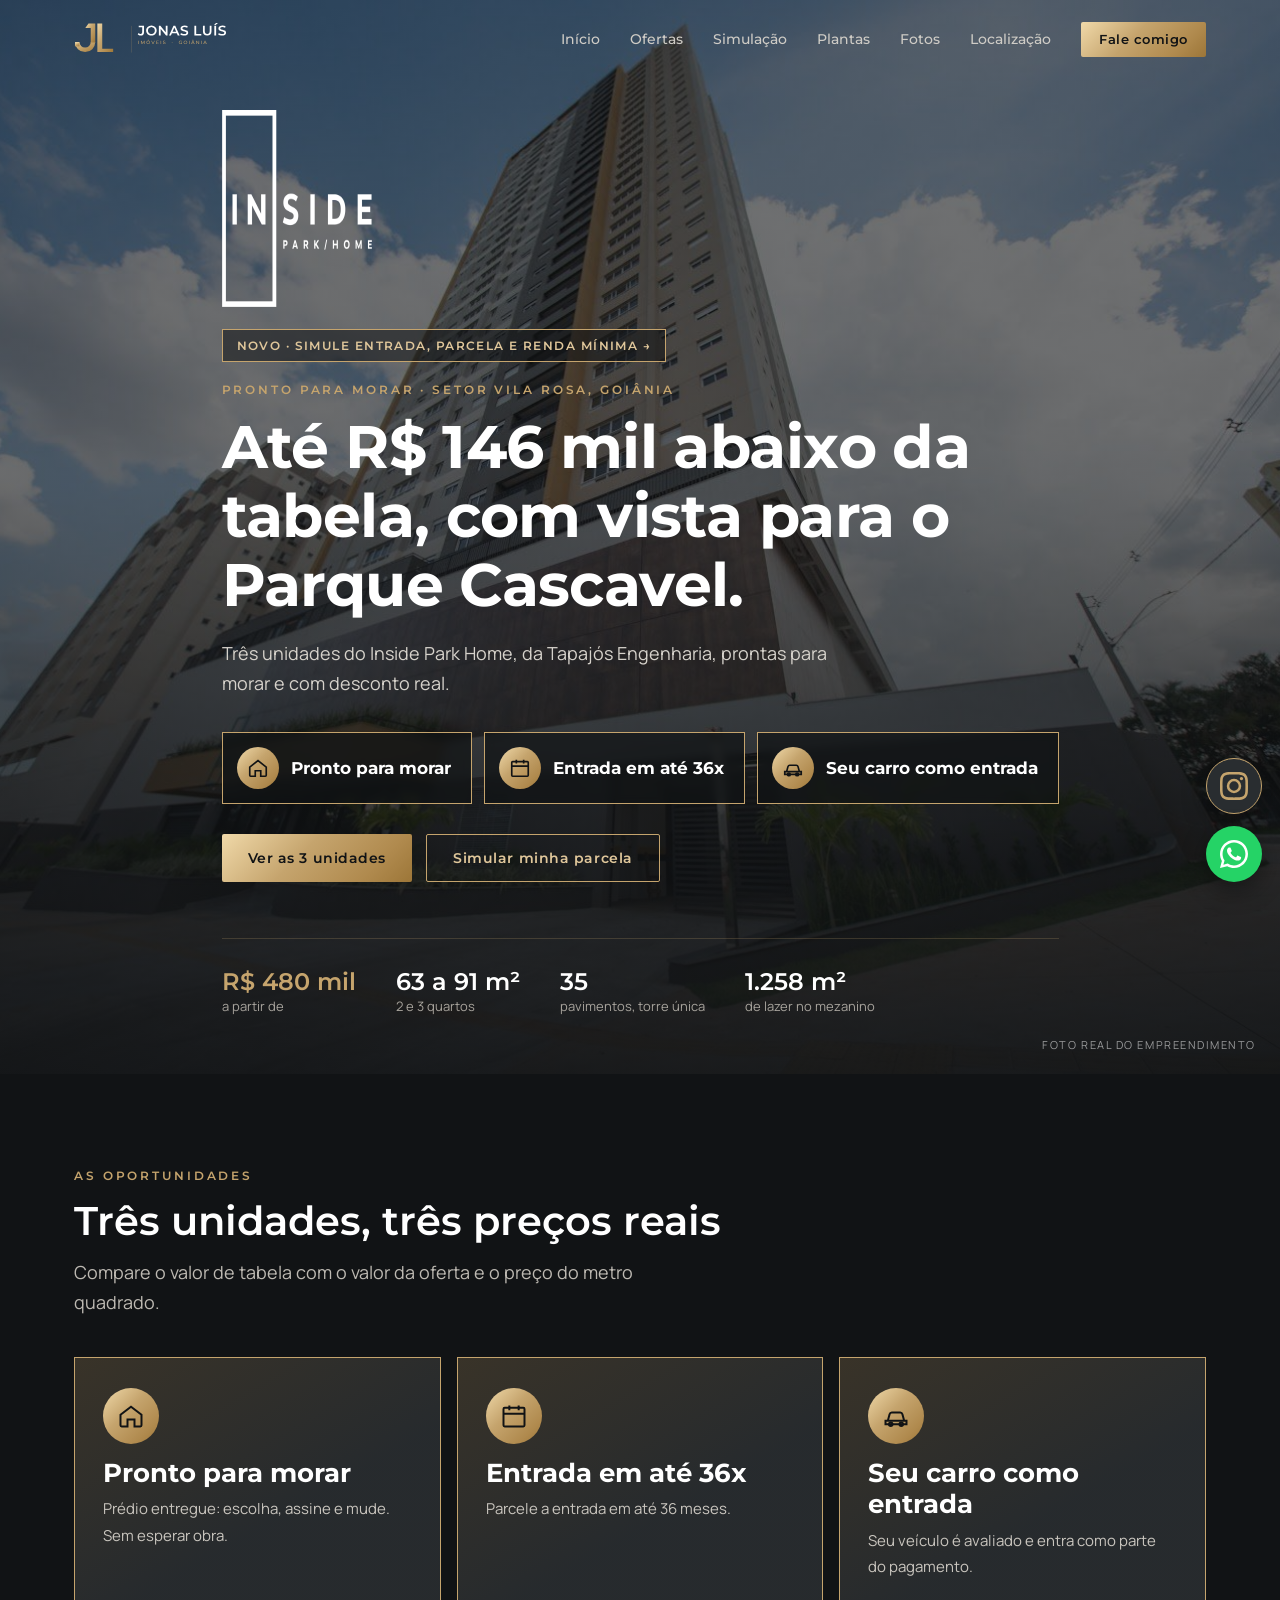
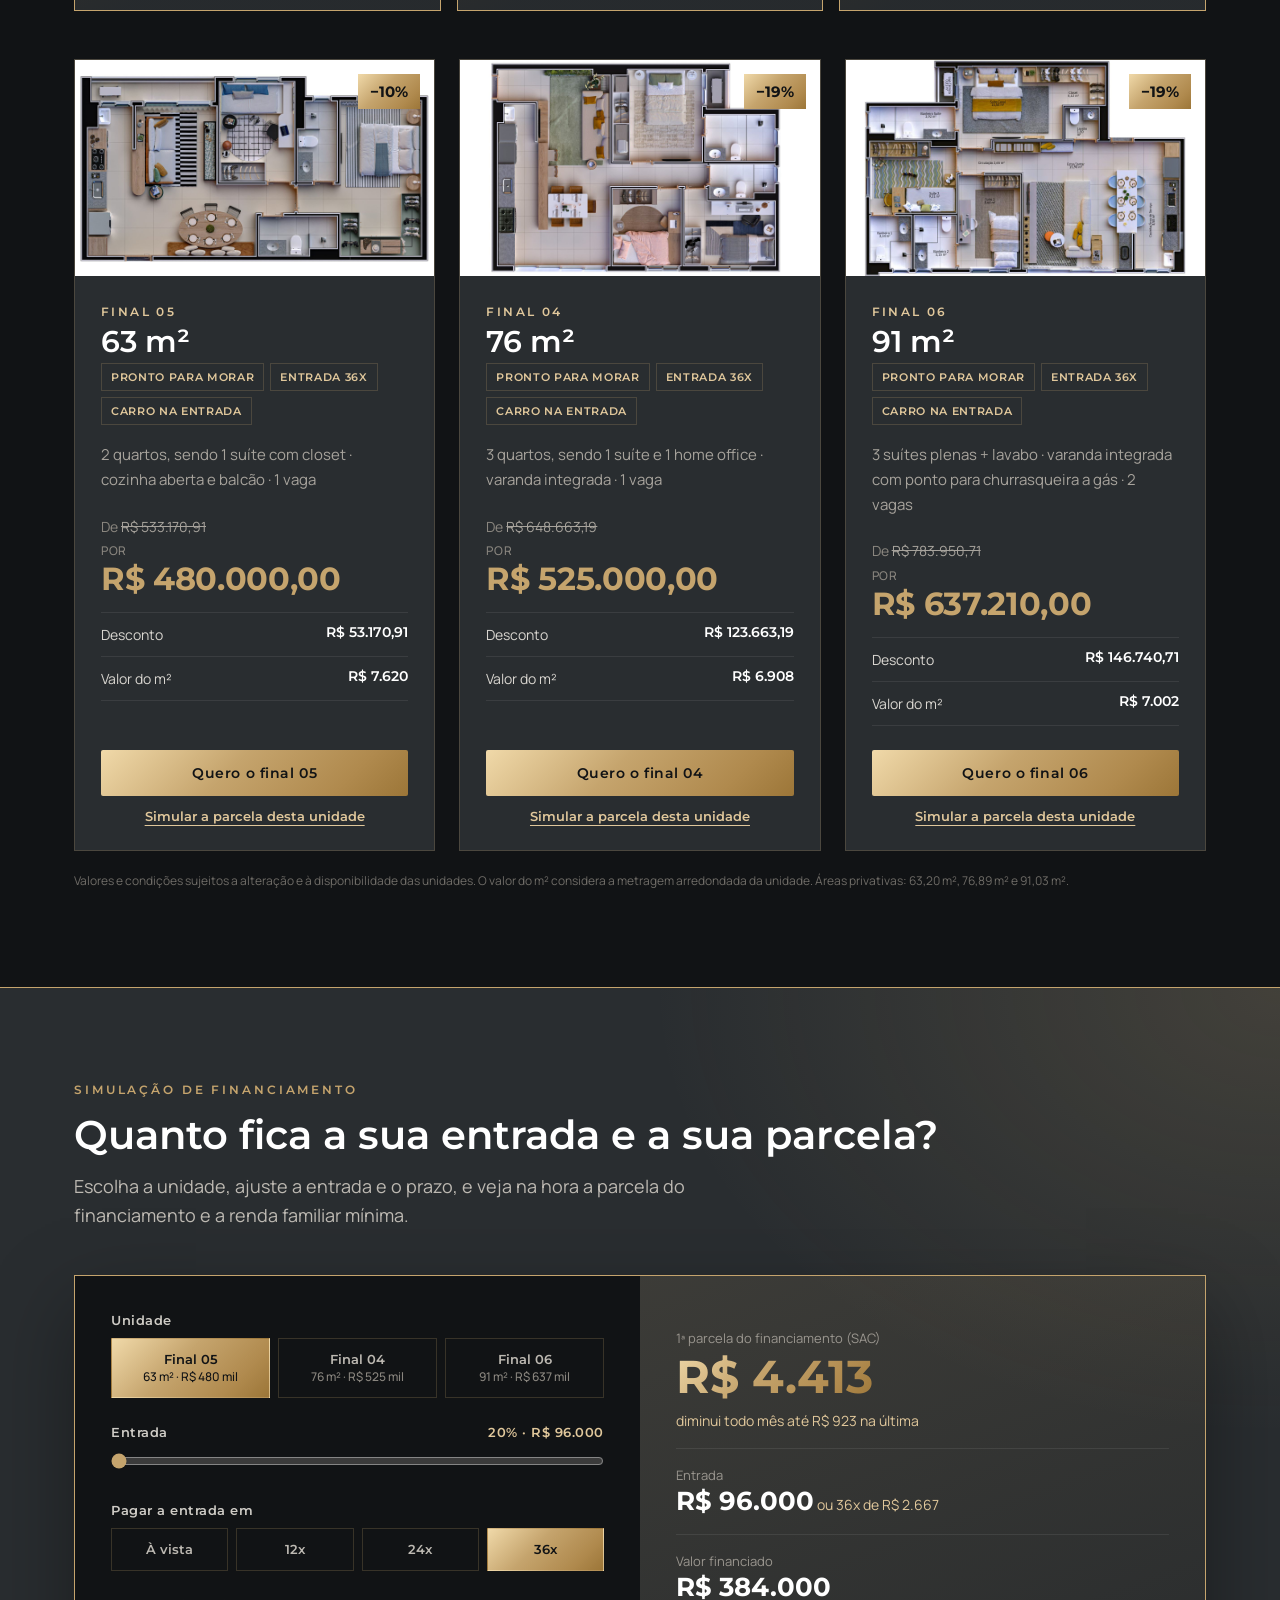
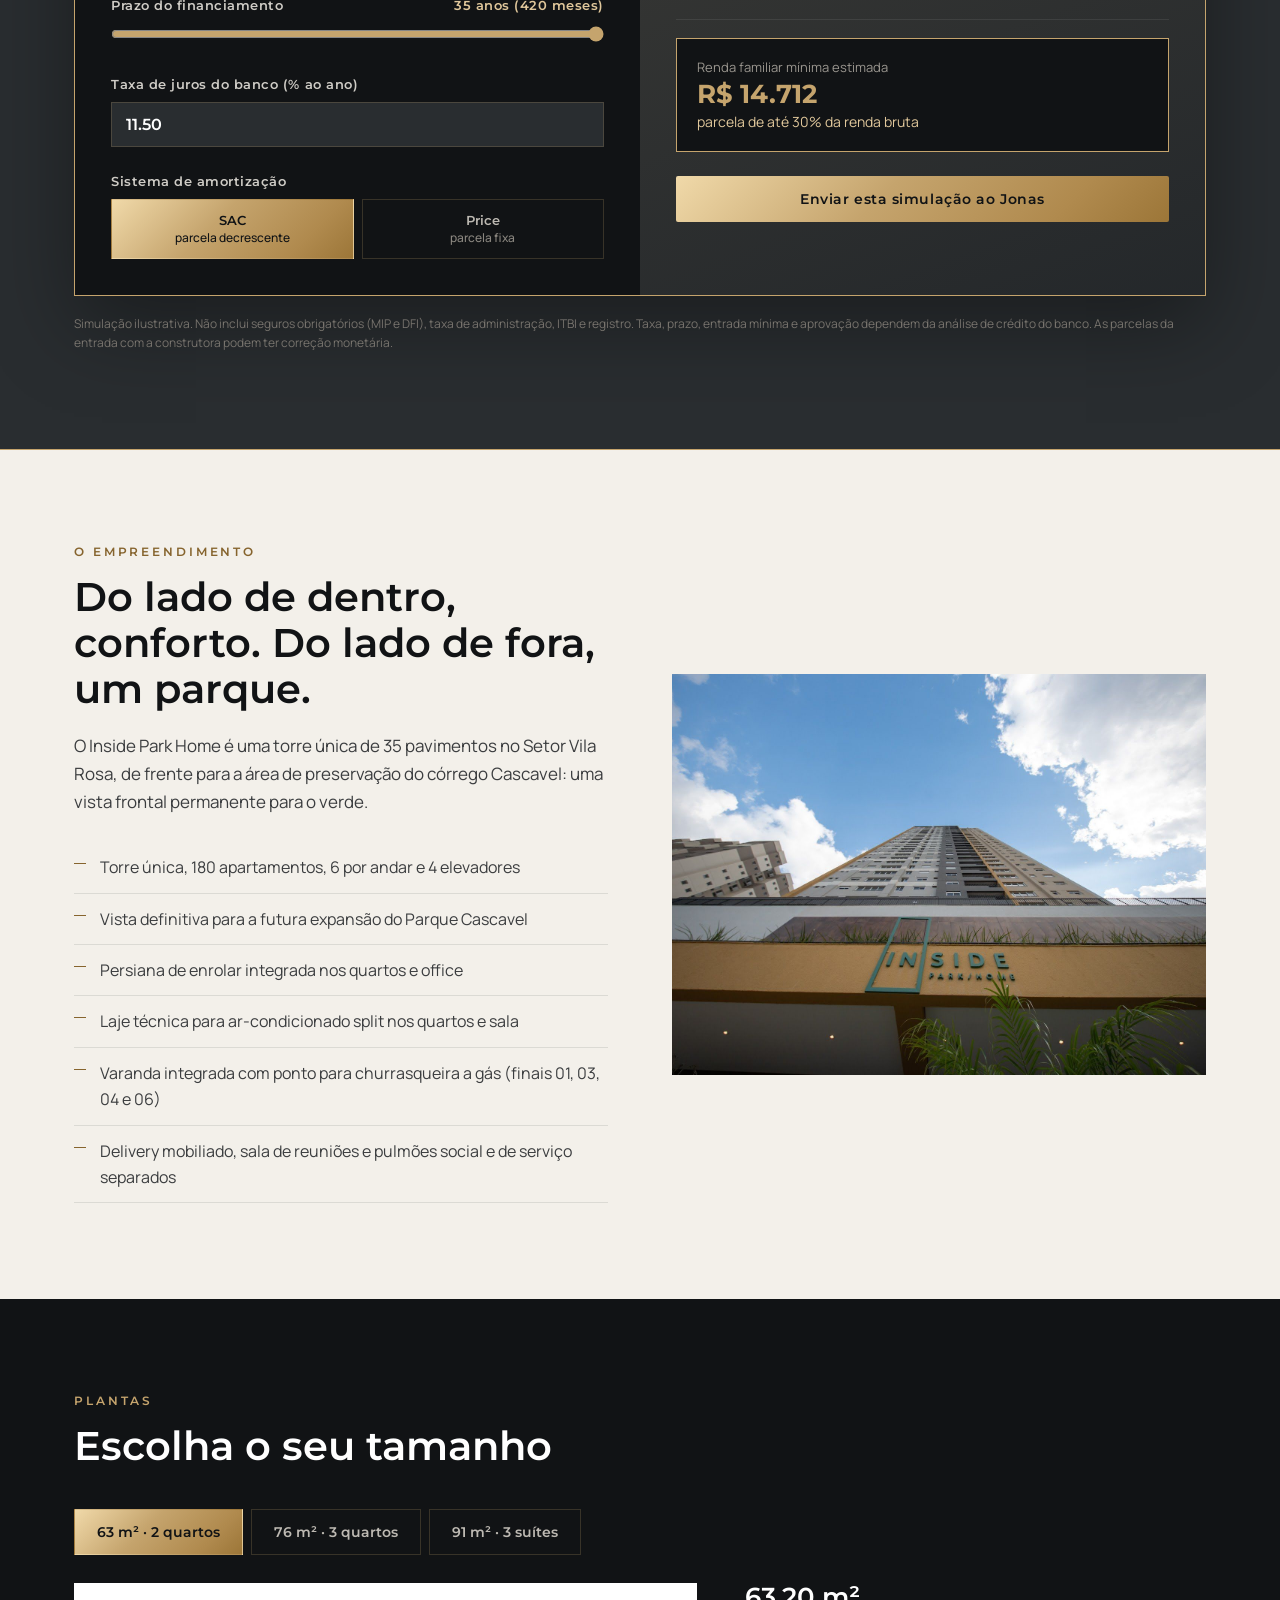
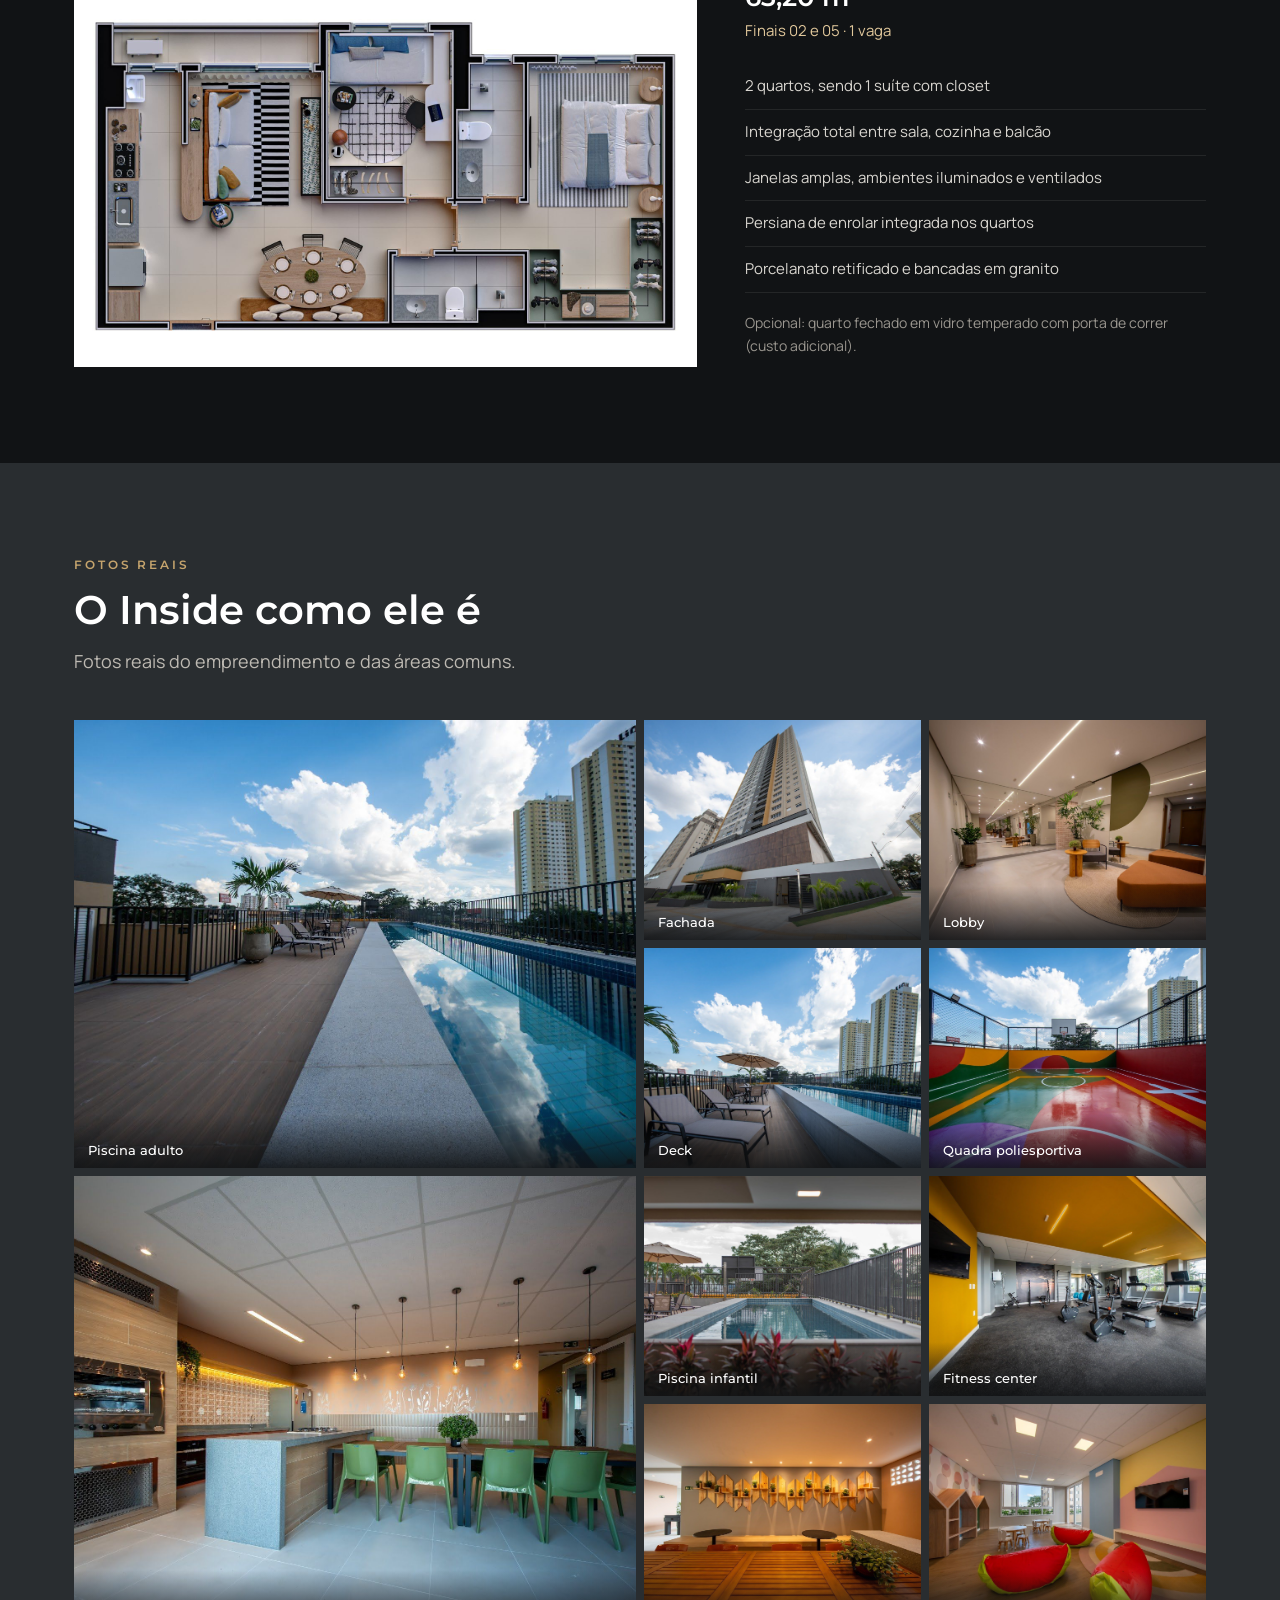
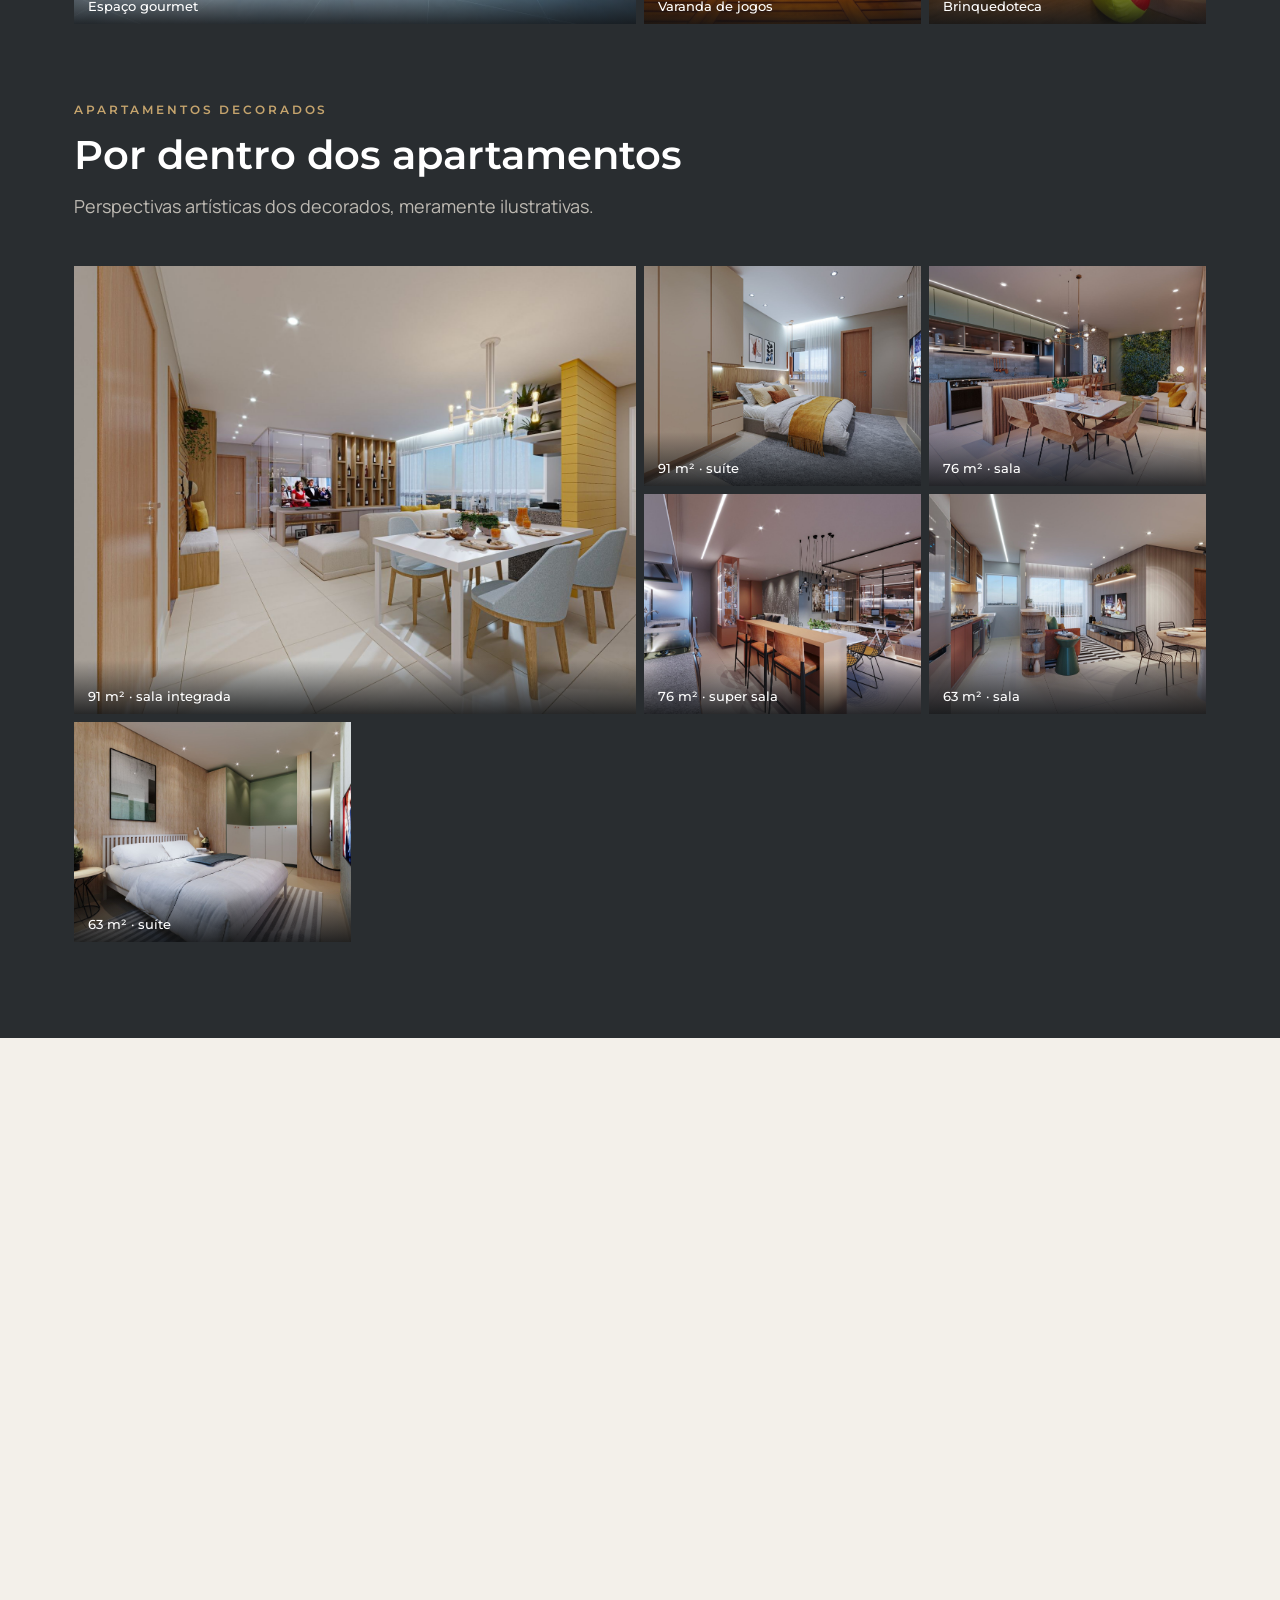
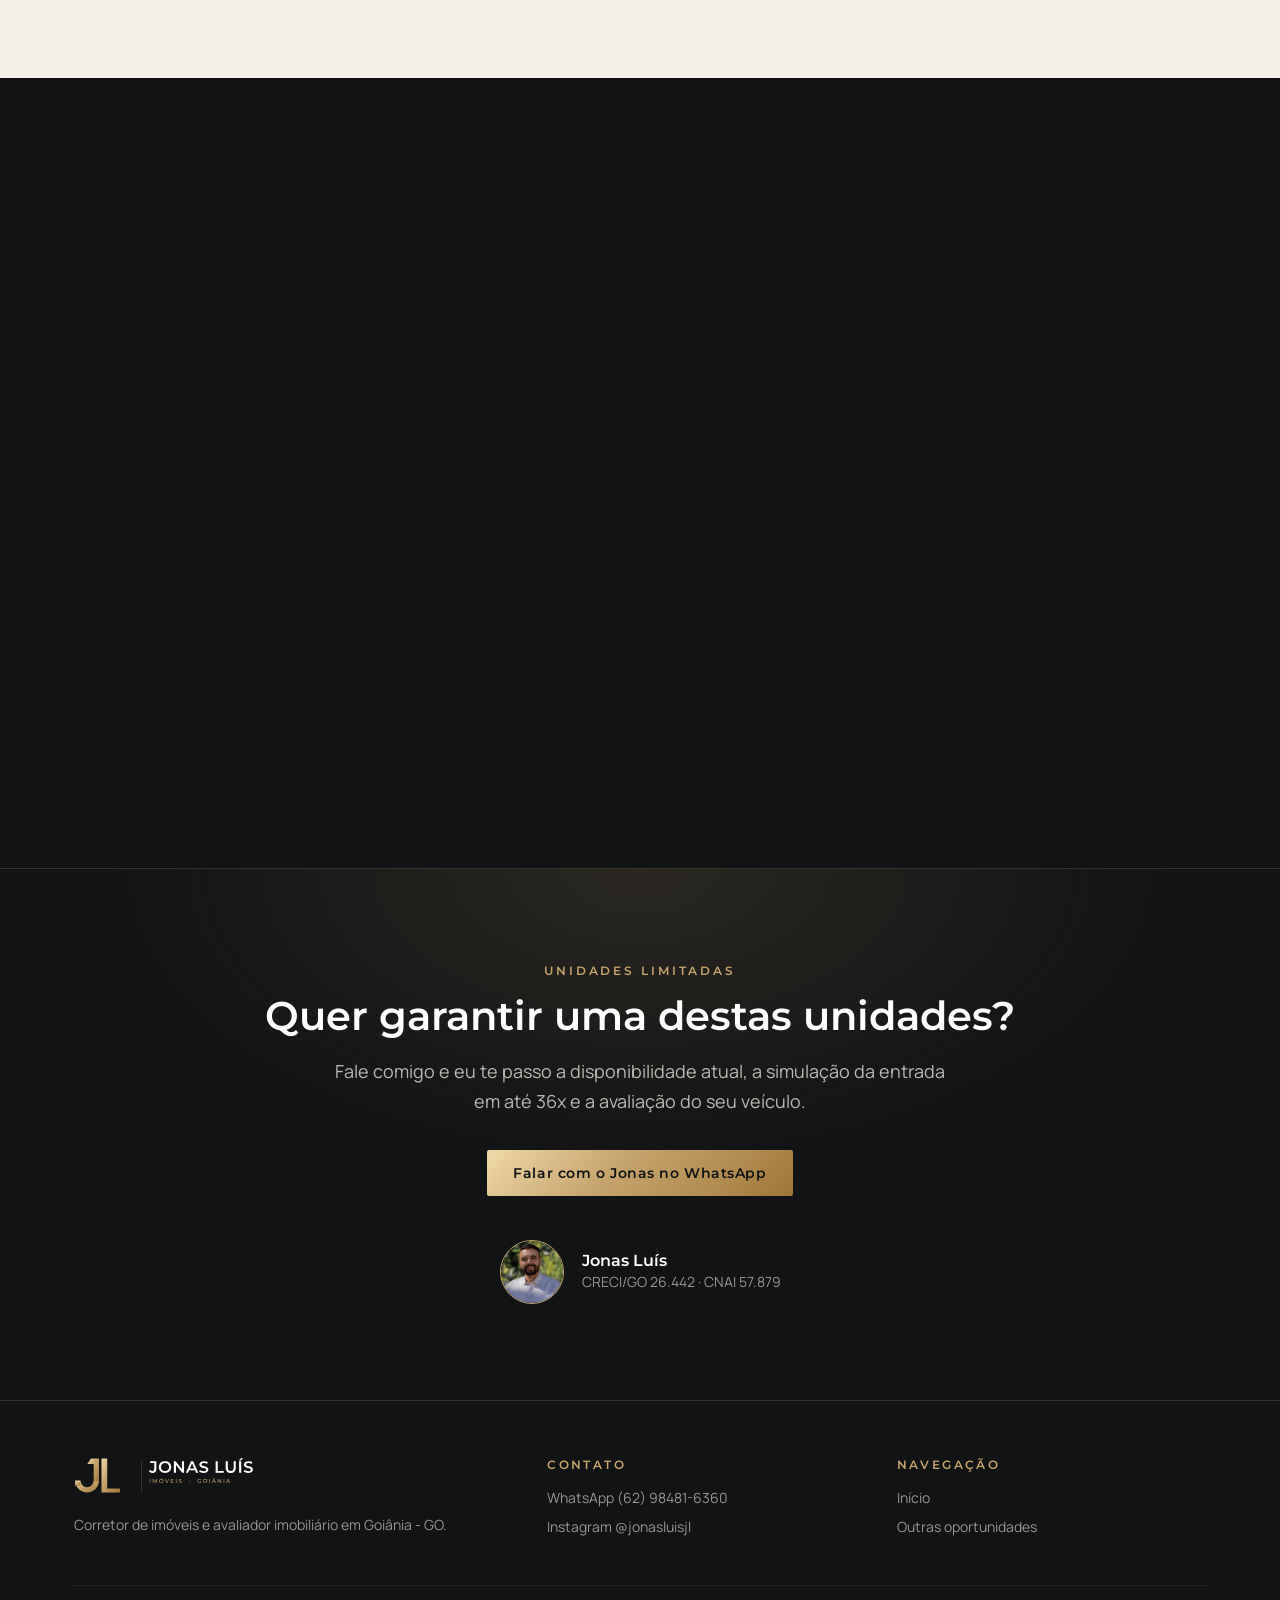
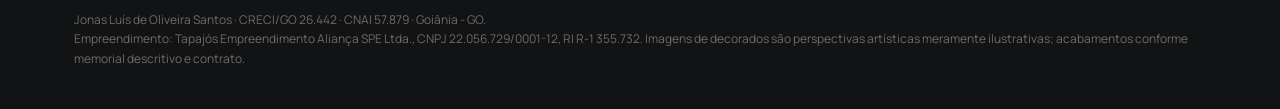
==== commit b722e40a: "Inside: simulador de financiamento e destaque para pronto para morar, entrada em 36x e carro na entr" ====
--- a/inside-park-home/index.html
+++ b/inside-park-home/index.html
@@ -17,9 +17,9 @@
 <link rel="stylesheet" href="/assets/site.css">
 <style>
 /* hero: foto real com véu escuro >= 55% (regra da marca) */
-.hero{min-height:100svh;position:relative;display:flex;align-items:flex-end;padding:140px 0 72px;
+.hero{min-height:100svh;position:relative;display:flex;align-items:flex-end;padding:110px 0 56px;
   background:linear-gradient(180deg,rgba(17,19,21,.6) 0%,rgba(17,19,21,.62) 45%,rgba(17,19,21,.94) 100%),url(/inside-park-home/img/hero.jpg) center 30%/cover}
-.hero .logo-emp{width:220px;margin-bottom:30px}
+.hero .logo-emp{width:150px;margin-bottom:22px}
 .hero h1{max-width:820px}
 .hero .lead{margin:20px 0 34px;color:#d6d2cb}
 .hero .acoes{display:flex;gap:14px;flex-wrap:wrap}
@@ -49,12 +49,21 @@
 .oferta dd{font:600 14px 'Montserrat',sans-serif;color:#fff;text-align:right}
 .oferta .btn{margin-top:auto;justify-content:center}
 @media(max-width:980px){.ofertas-grid{grid-template-columns:1fr;max-width:520px;margin-left:auto;margin-right:auto}}
-.condicoes{margin-top:40px;display:grid;grid-template-columns:repeat(2,1fr);gap:2px;background:var(--linha);border:1px solid var(--linha)}
-.condicoes div{background:var(--carvao);padding:24px 28px;display:flex;gap:16px;align-items:center}
-.condicoes svg{width:30px;height:30px;flex:none;stroke:var(--champ);fill:none;stroke-width:1.5}
-.condicoes b{display:block;font:600 17px 'Montserrat',sans-serif;color:#fff}
-.condicoes span{font-size:14px;color:#9a968f}
-@media(max-width:700px){.condicoes{grid-template-columns:1fr}}
+.beneficios{display:grid;grid-template-columns:repeat(3,auto);justify-content:start;gap:12px;margin:0 0 30px}
+.beneficios div{display:flex;align-items:center;gap:12px;padding:14px 20px 14px 14px;background:rgba(17,19,21,.7);border:1px solid var(--champ);backdrop-filter:blur(4px)}
+.beneficios i{width:42px;height:42px;border-radius:50%;background:var(--ouro);display:grid;place-items:center;flex:none}
+.beneficios svg{width:22px;height:22px;stroke:var(--carvao);fill:none;stroke-width:1.8}
+.beneficios b{font:700 17px/1.2 'Montserrat',sans-serif;color:#fff}
+@media(max-width:820px){.beneficios{grid-template-columns:1fr}.beneficios div{padding:10px 16px 10px 10px}}
+.condicoes{margin-top:40px;display:grid;grid-template-columns:repeat(3,1fr);gap:16px}
+.condicoes div{background:linear-gradient(150deg,rgba(197,164,109,.22),rgba(41,45,48,.9) 60%);border:1px solid var(--champ);padding:30px 28px;display:flex;flex-direction:column;gap:14px}
+.condicoes i{width:56px;height:56px;border-radius:50%;background:var(--ouro);display:grid;place-items:center}
+.condicoes svg{width:28px;height:28px;stroke:var(--carvao);fill:none;stroke-width:1.7}
+.condicoes b{display:block;font:700 clamp(21px,2.2vw,26px)/1.2 'Montserrat',sans-serif;color:#fff;margin-bottom:6px}
+.condicoes span{font-size:15px;color:#c9c5be}
+@media(max-width:860px){.condicoes{grid-template-columns:1fr}}
+.oferta .tags{display:flex;flex-wrap:wrap;gap:6px;margin-bottom:18px}
+.oferta .tags span{font:600 11px 'Montserrat',sans-serif;letter-spacing:.06em;text-transform:uppercase;color:var(--champ-claro);border:1px solid var(--linha);padding:6px 9px}
 .aviso{margin-top:20px;font-size:12px;color:#6f6c67}
 
 /* galerias */
@@ -166,9 +175,14 @@
   <div class="wrap">
     <img class="logo-emp" src="/inside-park-home/img/logo-inside.png" alt="Inside Park Home" width="220" height="197">
     <a class="sim-chamada" href="#simulacao">Novo · simule entrada, parcela e renda mínima →</a><br>
-    <span class="eyebrow">Oportunidade real · Setor Vila Rosa, Goiânia</span>
+    <span class="eyebrow">Pronto para morar · Setor Vila Rosa, Goiânia</span>
     <h1>Até R$ 146 mil abaixo da tabela, com vista para o Parque Cascavel.</h1>
-    <p class="lead">Três unidades do Inside Park Home, da Tapajós Engenharia, com desconto real, entrada em até 36x e seu veículo como parte do pagamento.</p>
+    <p class="lead">Três unidades do Inside Park Home, da Tapajós Engenharia, prontas para morar e com desconto real.</p>
+    <div class="beneficios">
+      <div><i><svg viewBox="0 0 24 24"><path d="M3 11l9-7 9 7v9a1 1 0 01-1 1h-5v-6H9v6H4a1 1 0 01-1-1z"/></svg></i><b>Pronto para morar</b></div>
+      <div><i><svg viewBox="0 0 24 24"><rect x="3" y="5" width="18" height="16" rx="1"/><path d="M3 10h18M8 3v4M16 3v4"/></svg></i><b>Entrada em até 36x</b></div>
+      <div><i><svg viewBox="0 0 24 24"><path d="M5 16h14l-1.5-5.5A2 2 0 0015.6 9H8.4a2 2 0 00-1.9 1.5zM3 16h18v3H3z"/><circle cx="7.5" cy="19" r="1.5"/><circle cx="16.5" cy="19" r="1.5"/></svg></i><b>Seu carro como entrada</b></div>
+    </div>
     <div class="acoes">
       <a class="btn btn-ouro" href="#ofertas">Ver as 3 unidades</a>
       <a class="btn btn-linha" href="#simulacao">Simular minha parcela</a>
@@ -189,6 +203,11 @@
       <span class="eyebrow">As oportunidades</span>
       <h2>Três unidades, três preços reais</h2>
       <p class="lead" style="margin-top:14px">Compare o valor de tabela com o valor da oferta e o preço do metro quadrado.</p>
+    </div>
+    <div class="condicoes rv">
+      <div><i><svg viewBox="0 0 24 24"><path d="M3 11l9-7 9 7v9a1 1 0 01-1 1h-5v-6H9v6H4a1 1 0 01-1-1z"/></svg></i><p><b>Pronto para morar</b><span>Prédio entregue: escolha, assine e mude. Sem esperar obra.</span></p></div>
+      <div><i><svg viewBox="0 0 24 24"><rect x="3" y="5" width="18" height="16" rx="1"/><path d="M3 10h18M8 3v4M16 3v4"/></svg></i><p><b>Entrada em até 36x</b><span>Parcele a entrada em até 36 meses.</span></p></div>
+      <div><i><svg viewBox="0 0 24 24"><path d="M5 16h14l-1.5-5.5A2 2 0 0015.6 9H8.4a2 2 0 00-1.9 1.5zM3 16h18v3H3z"/><circle cx="7.5" cy="19" r="1.5"/><circle cx="16.5" cy="19" r="1.5"/></svg></i><p><b>Seu carro como entrada</b><span>Seu veículo é avaliado e entra como parte do pagamento.</span></p></div>
     </div>
     <div class="ofertas-grid" data-galeria>
       <article class="oferta rv">
@@ -197,6 +216,7 @@
         <div class="corpo">
           <span class="final">Final 05</span>
           <h3>63 m²</h3>
+          <p class="tags"><span>Pronto para morar</span><span>Entrada 36x</span><span>Carro na entrada</span></p>
           <p class="tipo">2 quartos, sendo 1 suíte com closet · cozinha aberta e balcão · 1 vaga</p>
           <p class="de">De <s>R$ 533.170,91</s></p>
           <p class="por"><small>Por</small>R$ 480.000,00</p>
@@ -214,6 +234,7 @@
         <div class="corpo">
           <span class="final">Final 04</span>
           <h3>76 m²</h3>
+          <p class="tags"><span>Pronto para morar</span><span>Entrada 36x</span><span>Carro na entrada</span></p>
           <p class="tipo">3 quartos, sendo 1 suíte e 1 home office · varanda integrada · 1 vaga</p>
           <p class="de">De <s>R$ 648.663,19</s></p>
           <p class="por"><small>Por</small>R$ 525.000,00</p>
@@ -231,6 +252,7 @@
         <div class="corpo">
           <span class="final">Final 06</span>
           <h3>91 m²</h3>
+          <p class="tags"><span>Pronto para morar</span><span>Entrada 36x</span><span>Carro na entrada</span></p>
           <p class="tipo">3 suítes plenas + lavabo · varanda integrada com ponto para churrasqueira a gás · 2 vagas</p>
           <p class="de">De <s>R$ 783.950,71</s></p>
           <p class="por"><small>Por</small>R$ 637.210,00</p>
@@ -242,10 +264,6 @@
           <a class="simular" href="#simulacao" data-simular="637210">Simular a parcela desta unidade</a>
         </div>
       </article>
-    </div>
-    <div class="condicoes rv">
-      <div><svg viewBox="0 0 24 24"><rect x="3" y="5" width="18" height="16" rx="1"/><path d="M3 10h18M8 3v4M16 3v4"/></svg><p><b>Entrada em até 36x</b><span>parcele a entrada em até 36 meses</span></p></div>
-      <div><svg viewBox="0 0 24 24"><path d="M5 16h14l-1.5-5.5A2 2 0 0015.6 9H8.4a2 2 0 00-1.9 1.5zM3 16h18v3H3z"/><circle cx="7.5" cy="19" r="1.5"/><circle cx="16.5" cy="19" r="1.5"/></svg><p><b>Seu veículo no pagamento</b><span>avaliação do carro como parte do valor</span></p></div>
     </div>
     <p class="aviso">Valores e condições sujeitos a alteração e à disponibilidade das unidades. O valor do m² considera a metragem arredondada da unidade. Áreas privativas: 63,20 m², 76,89 m² e 91,03 m².</p>
   </div>
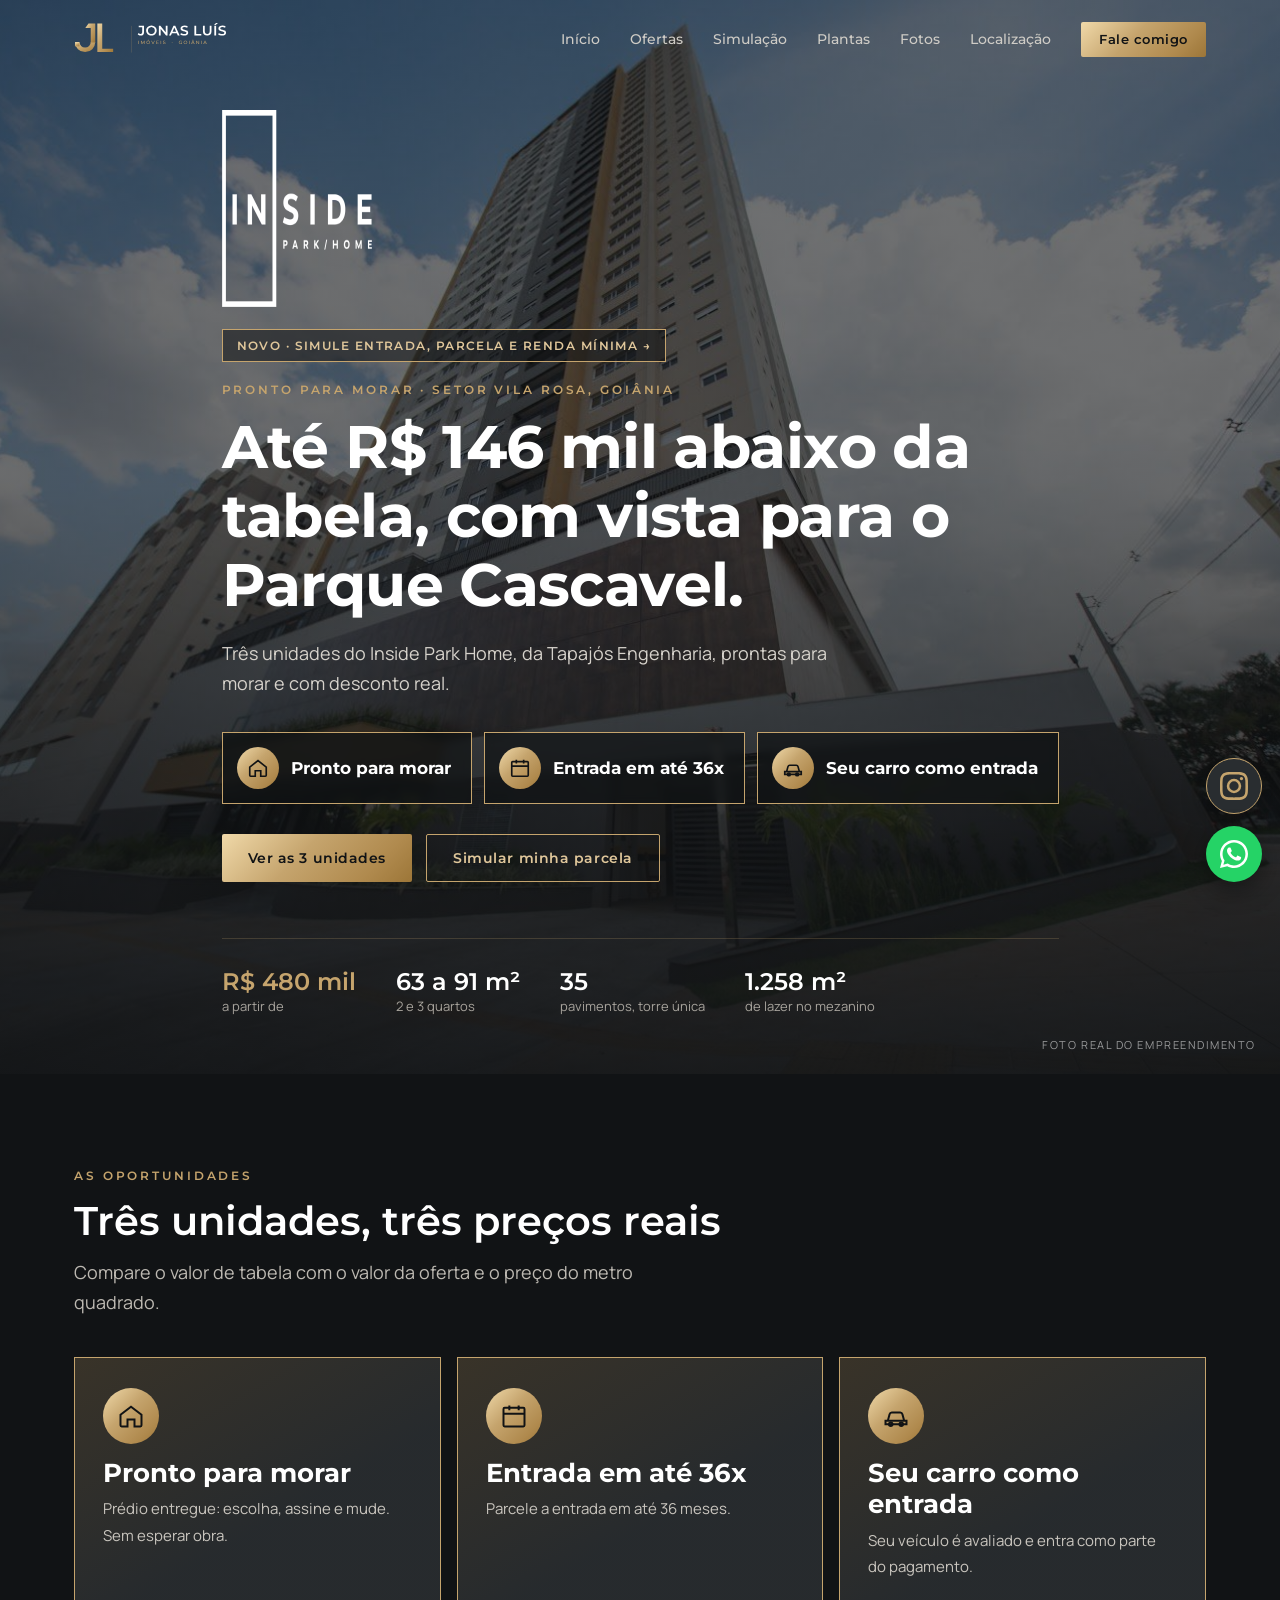
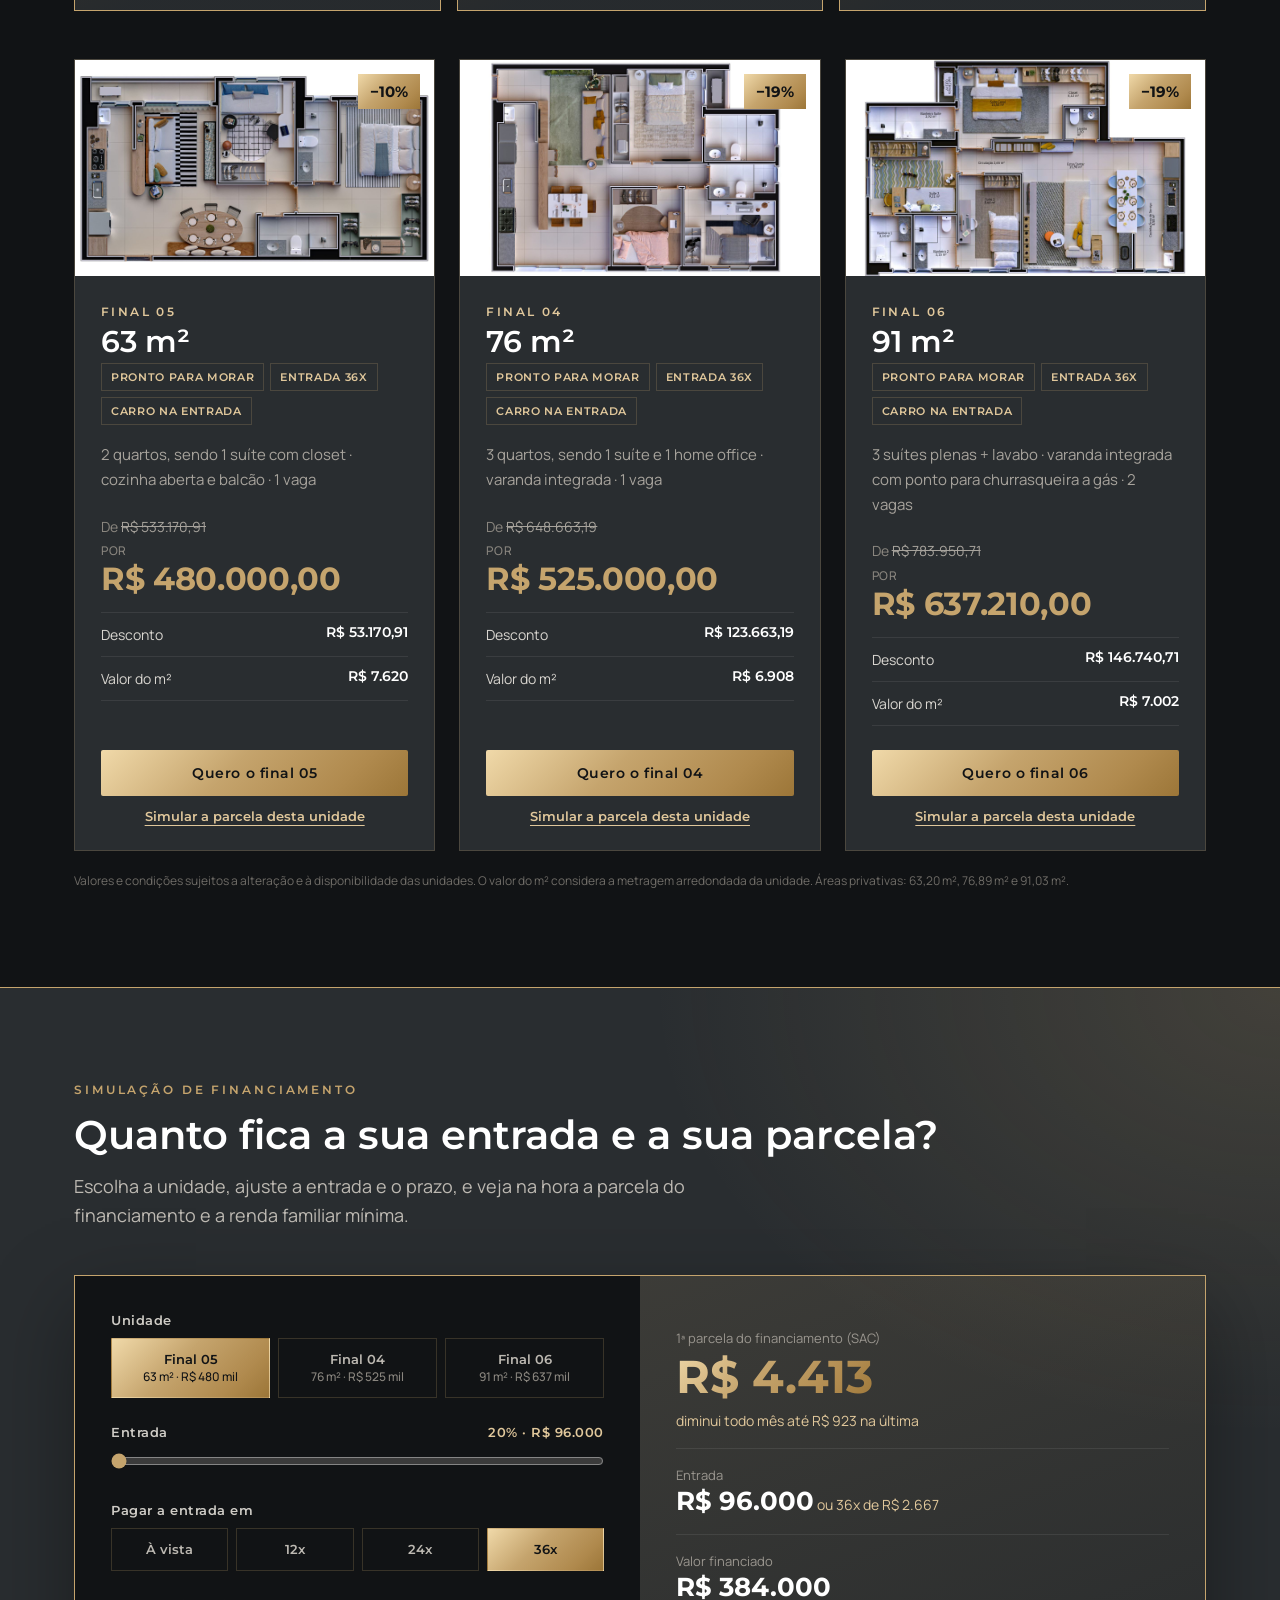
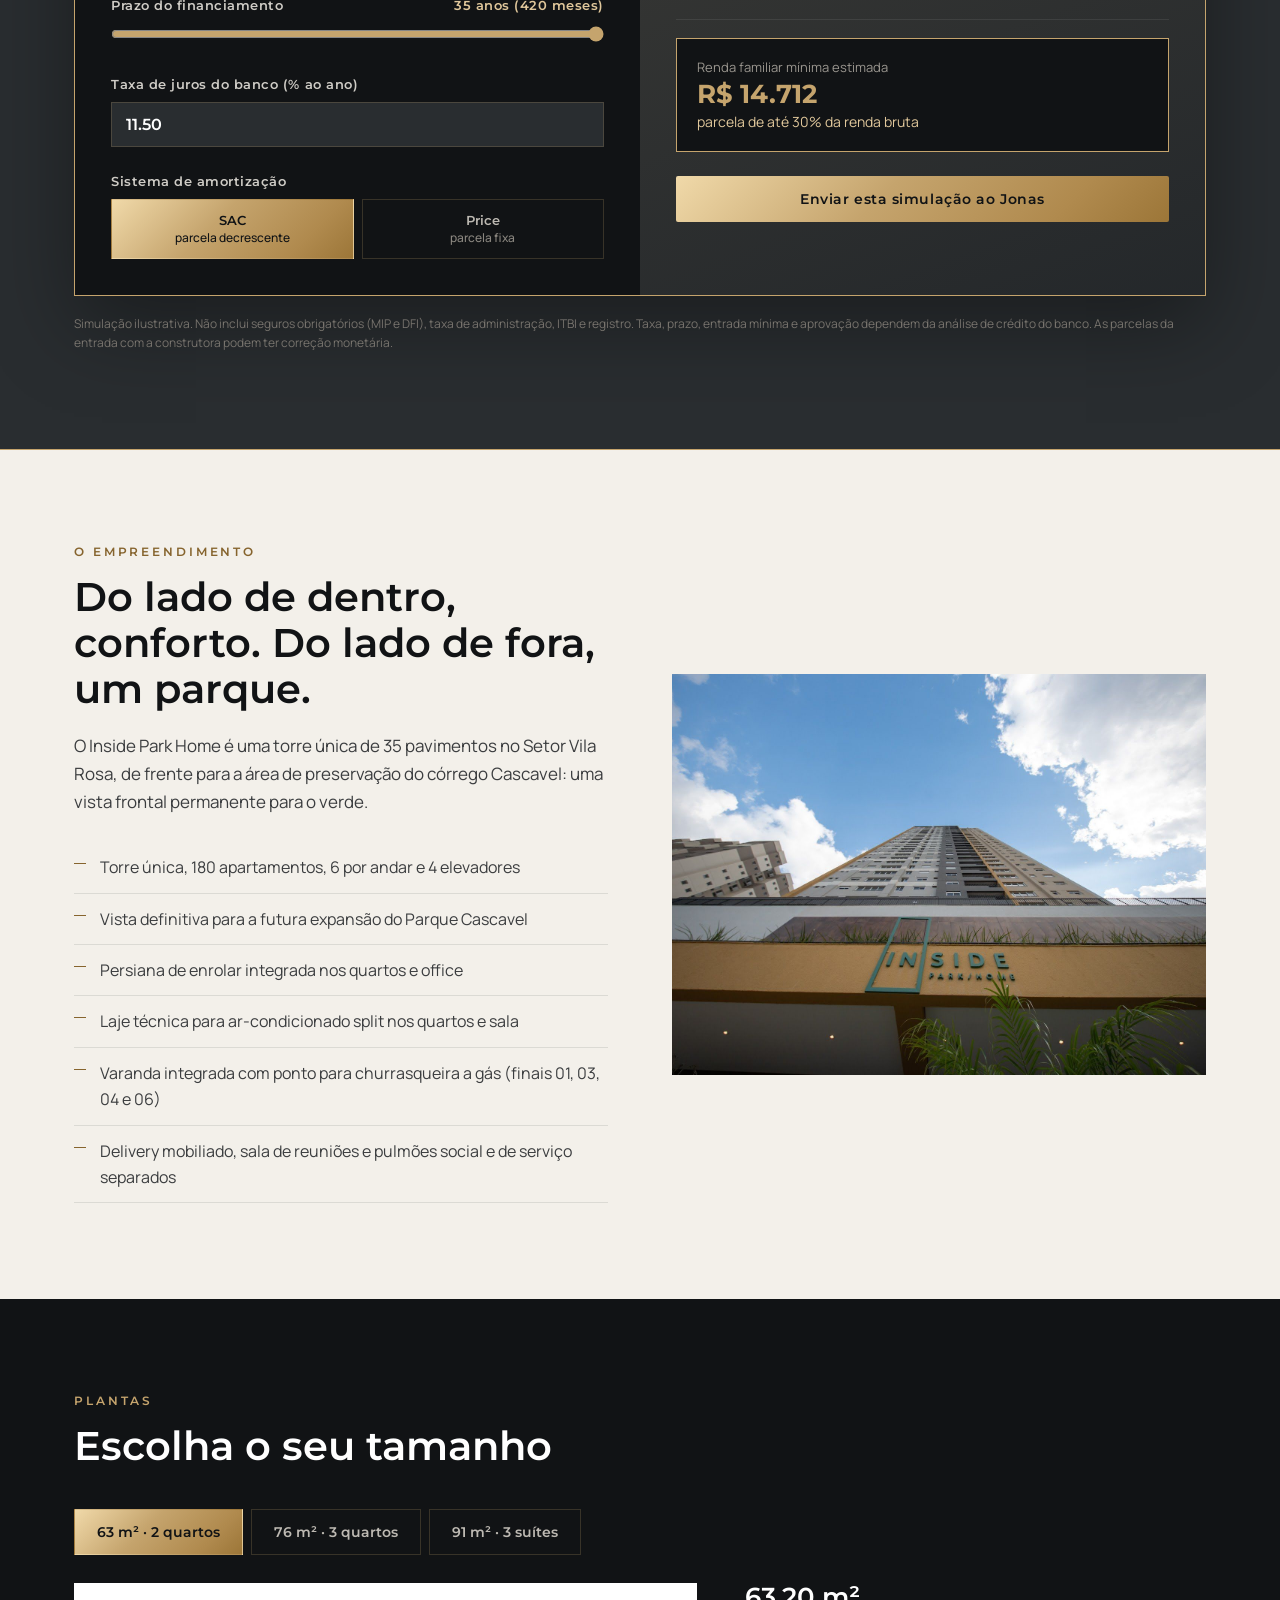
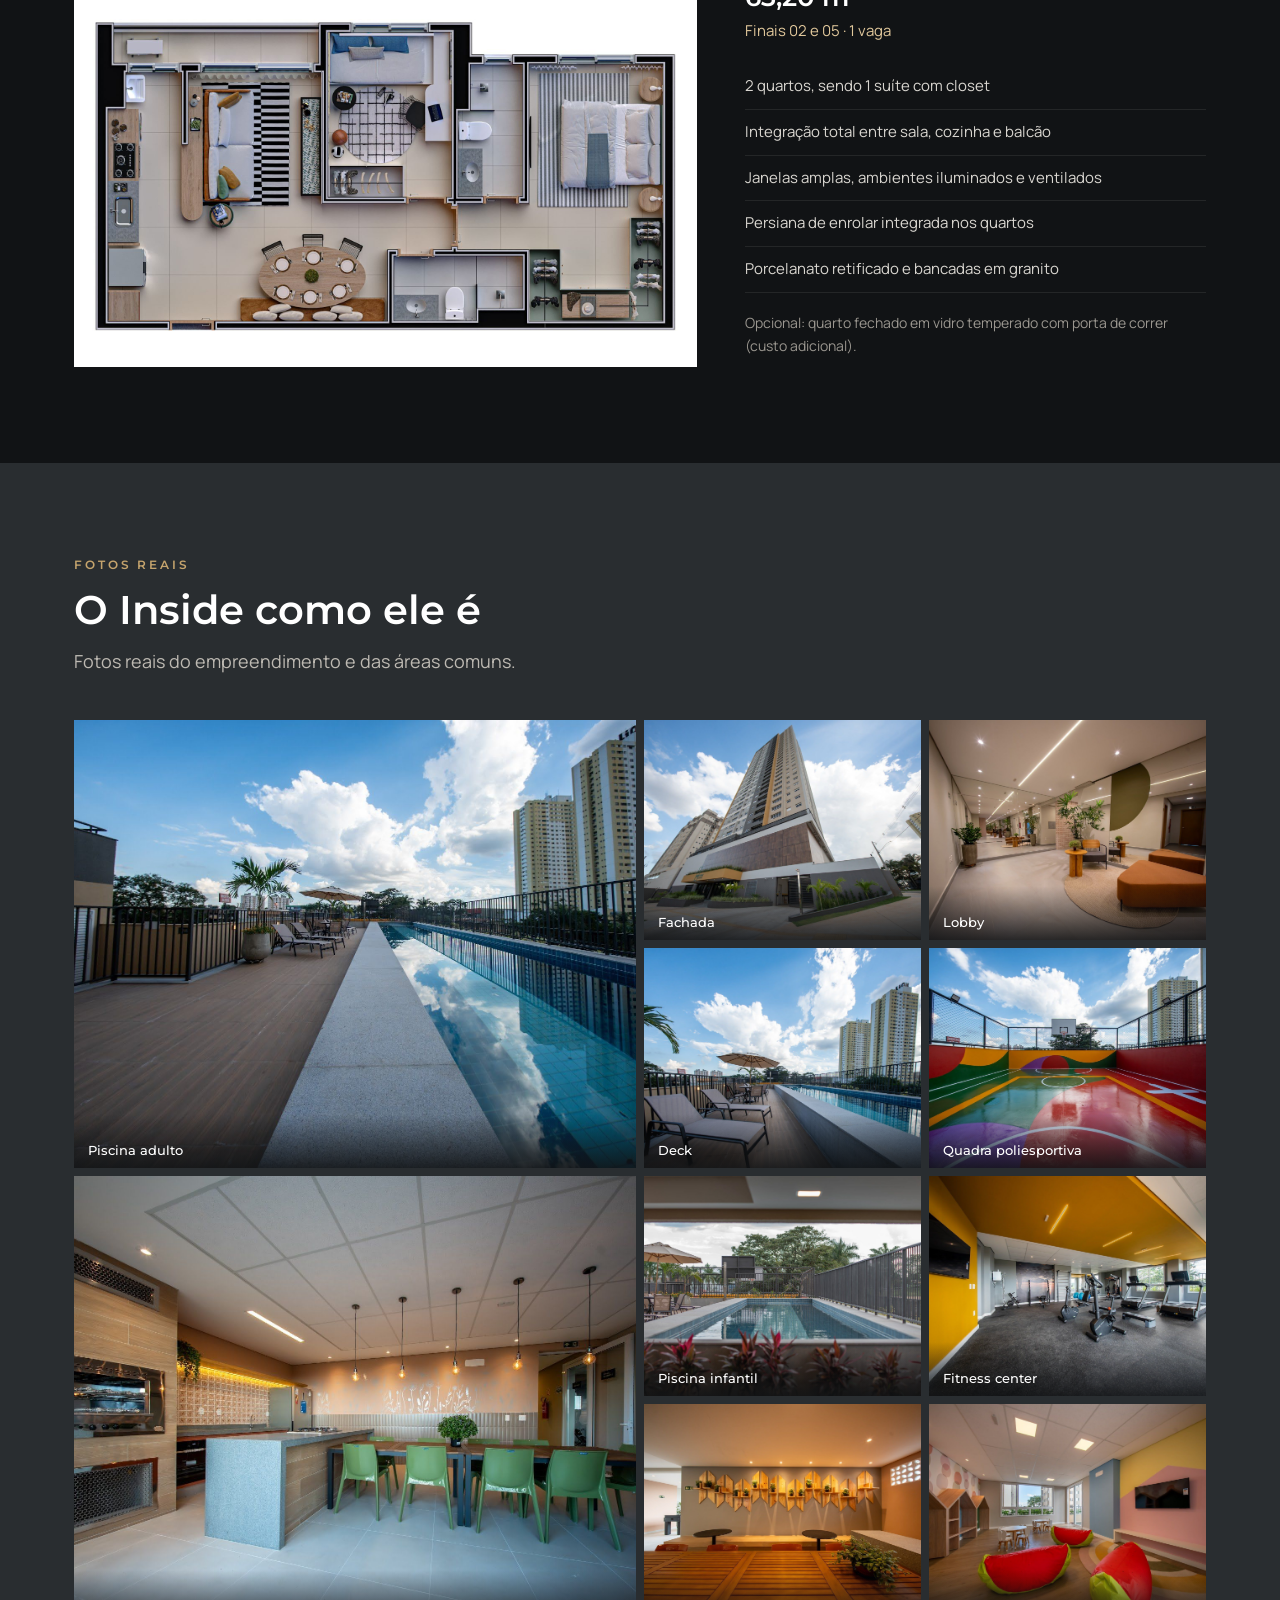
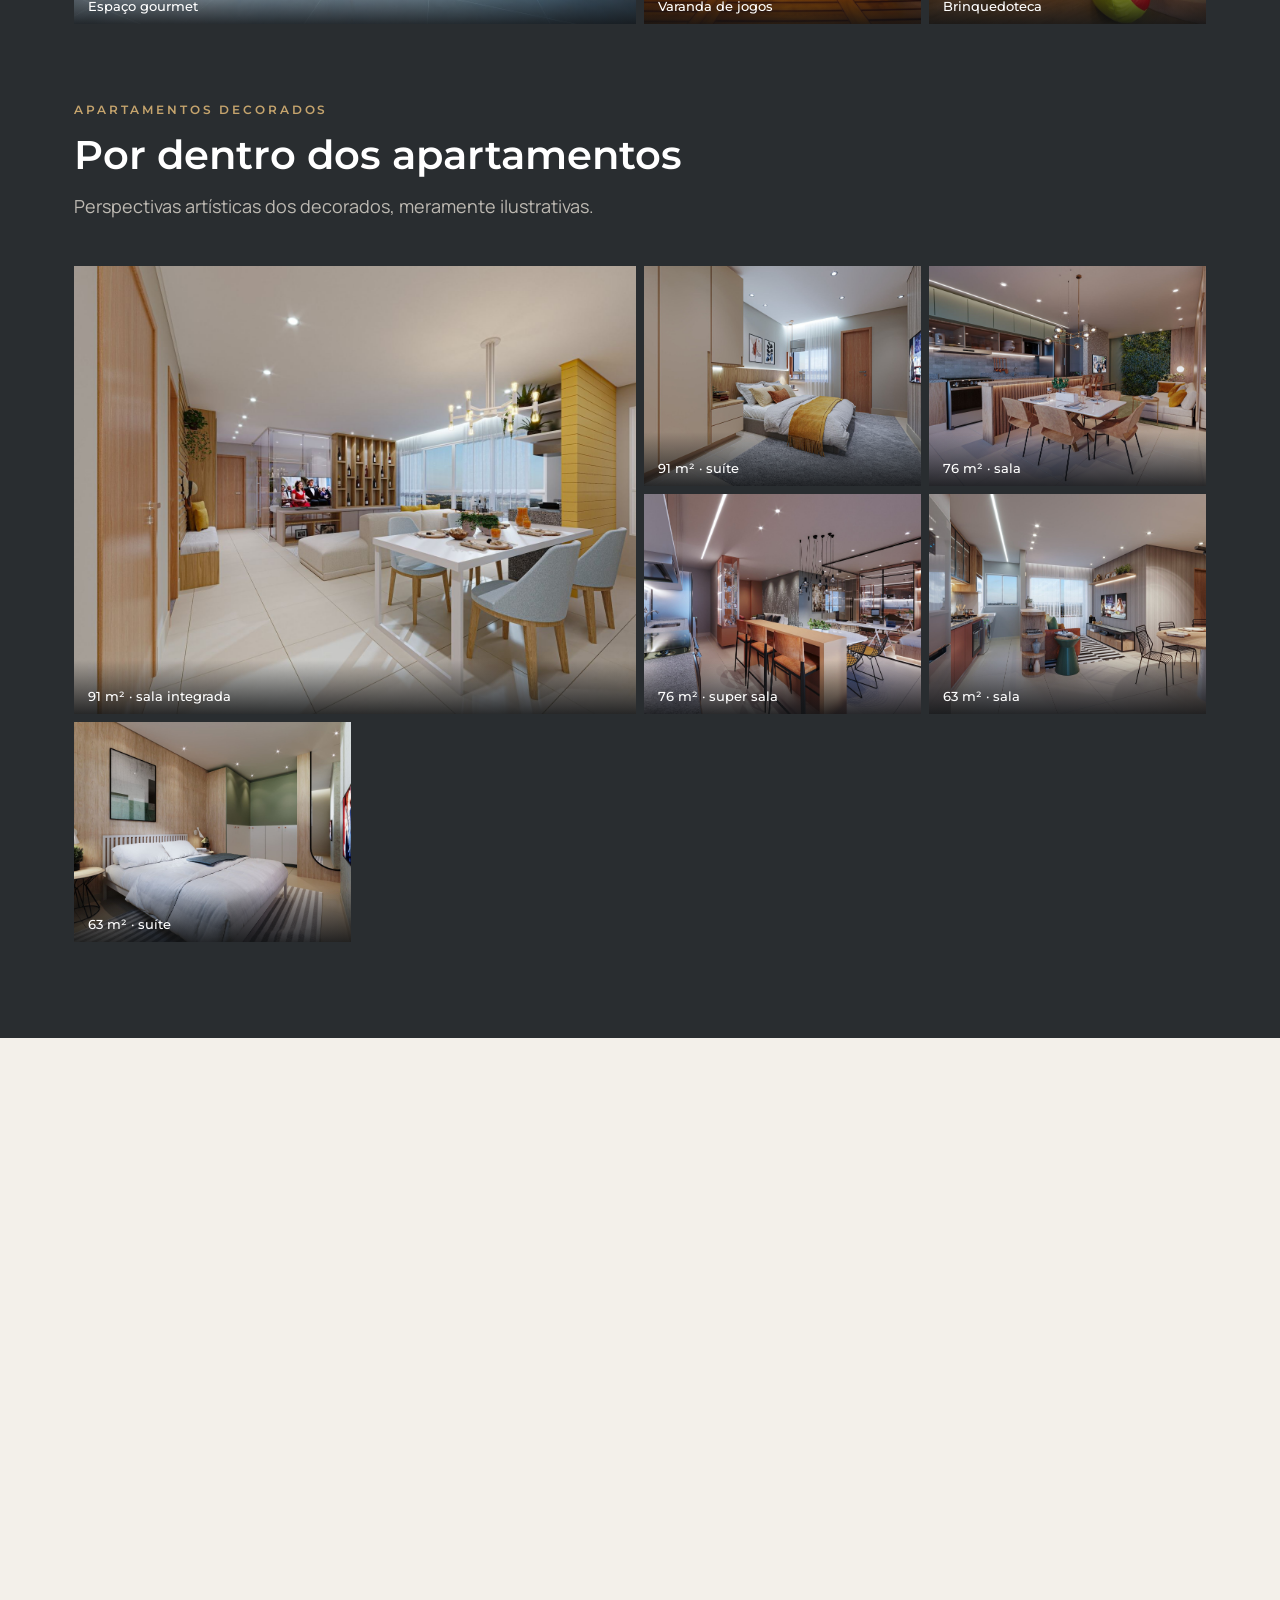
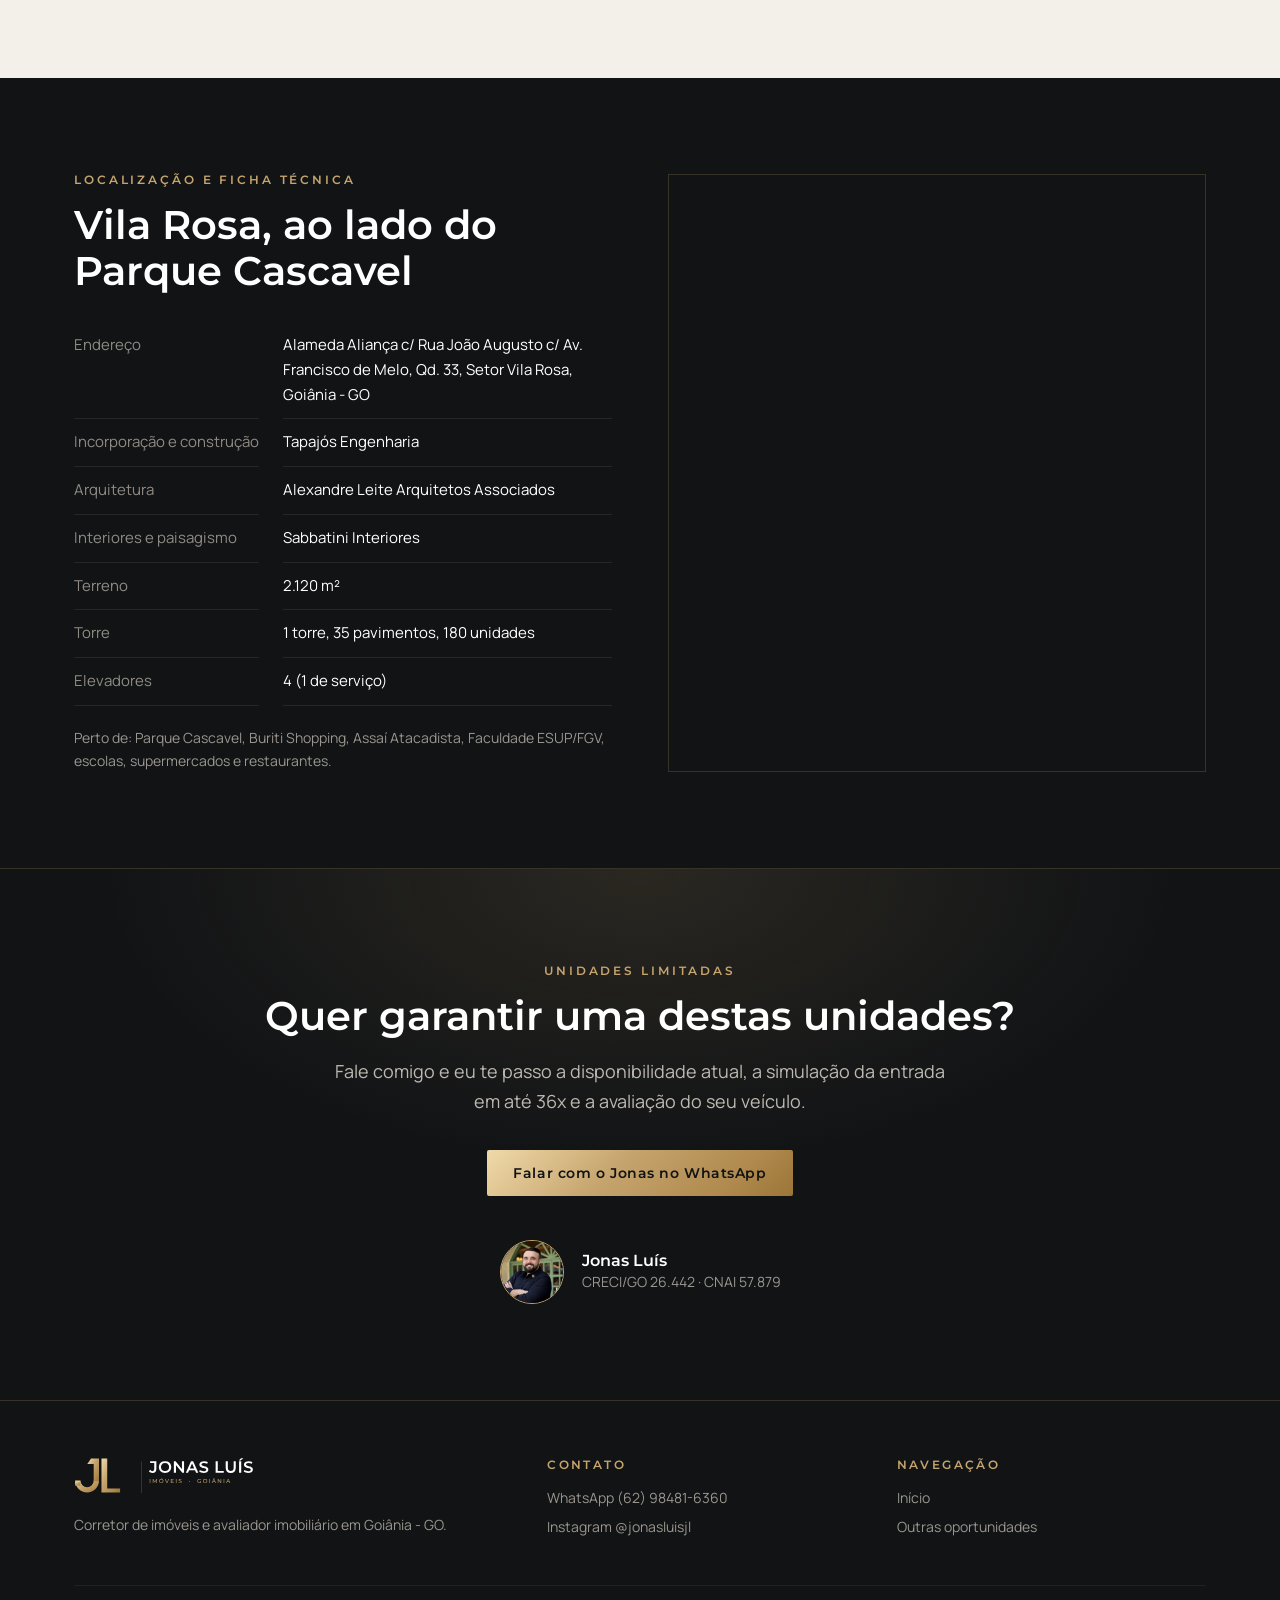
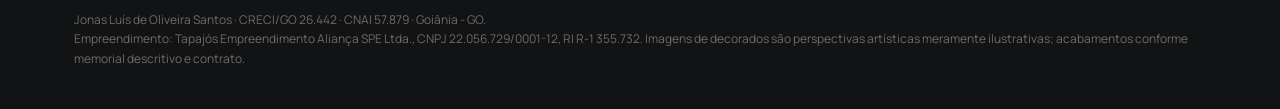
==== commit c531fe5b: "Nova foto do Jonas Co-Authored-By: Claude Opus 5.5 <noreply@anthropic.com>" ====
--- a/inside-park-home/index.html
+++ b/inside-park-home/index.html
@@ -488,7 +488,7 @@
       <a class="btn btn-ouro" data-wa="Olá, Jonas! Quero garantir uma unidade do Inside Park Home. Pode me passar a disponibilidade?">Falar com o Jonas no WhatsApp</a>
     </div>
     <div class="assina">
-      <img src="/assets/jonas.jpg" alt="Jonas Luís">
+      <img src="/assets/jonas.jpg?v=2" alt="Jonas Luís">
       <p style="text-align:left"><b>Jonas Luís</b>CRECI/GO 26.442 · CNAI 57.879</p>
     </div>
   </div>
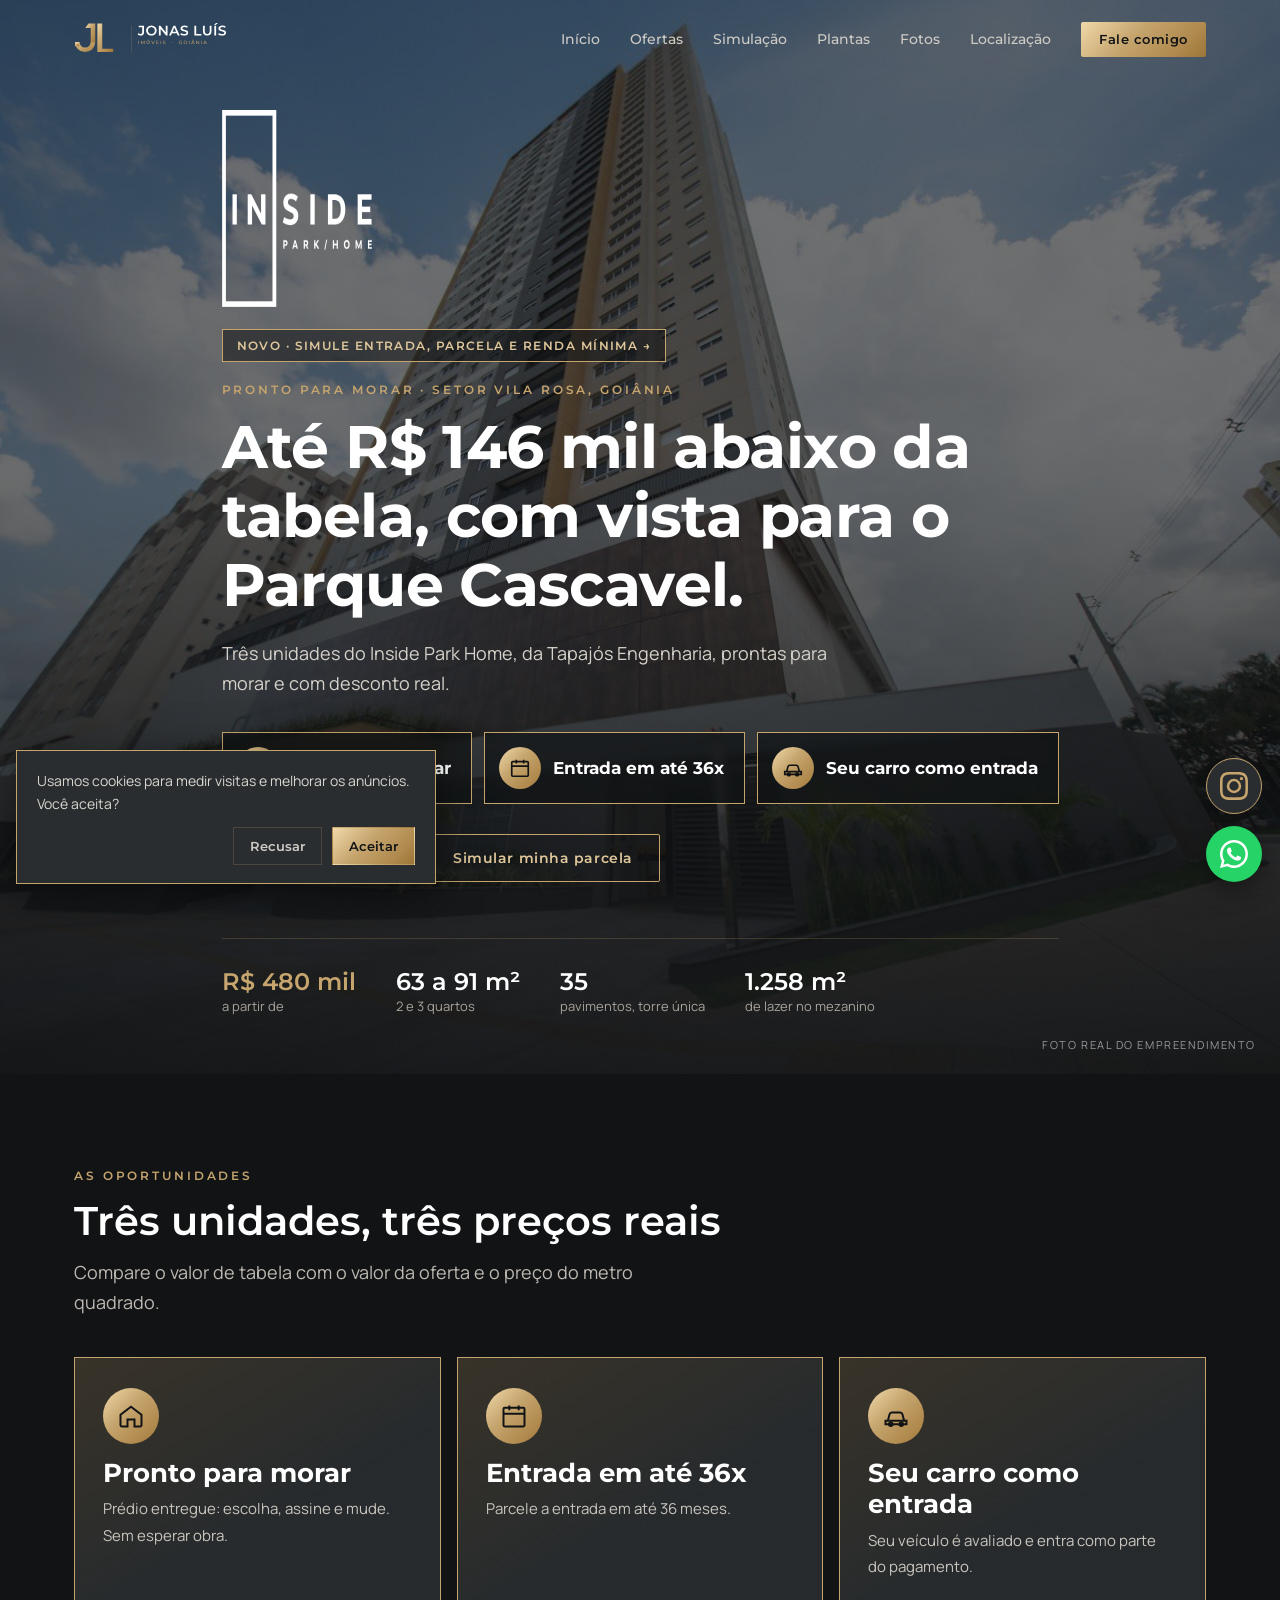
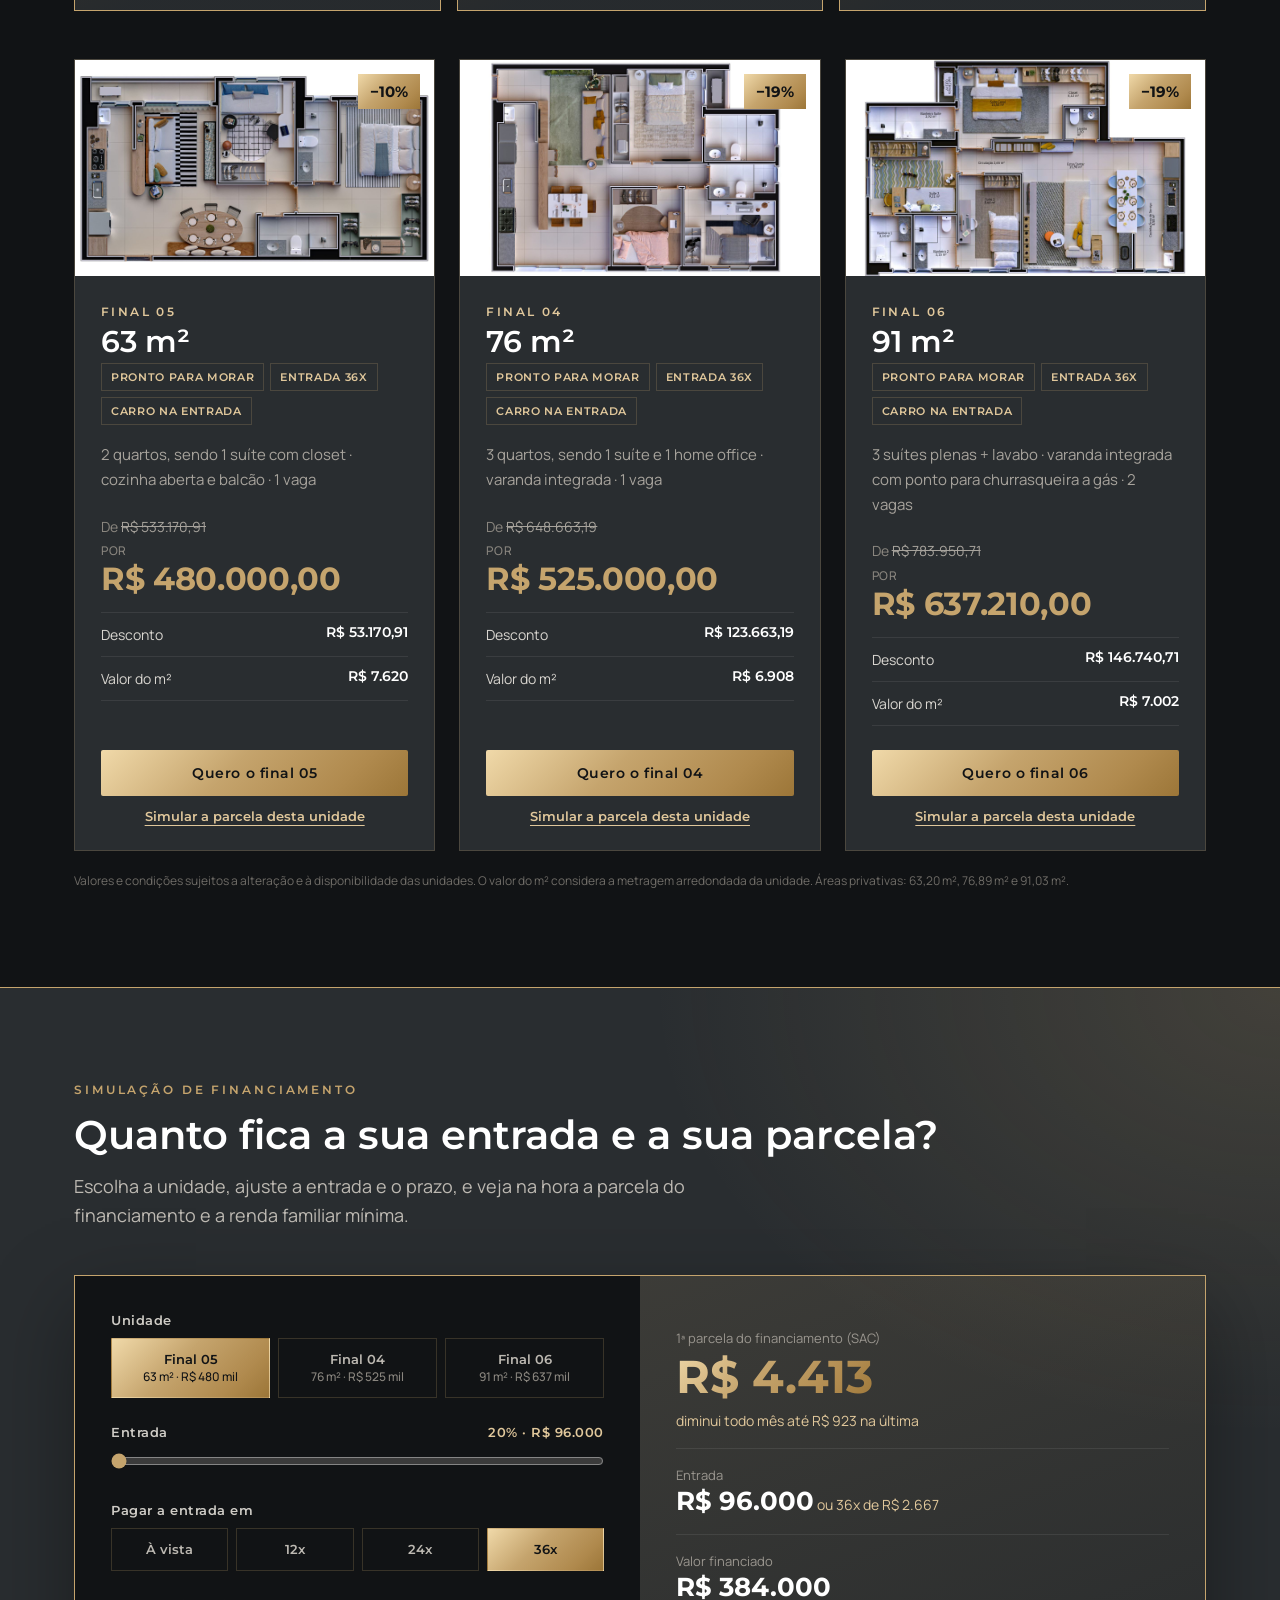
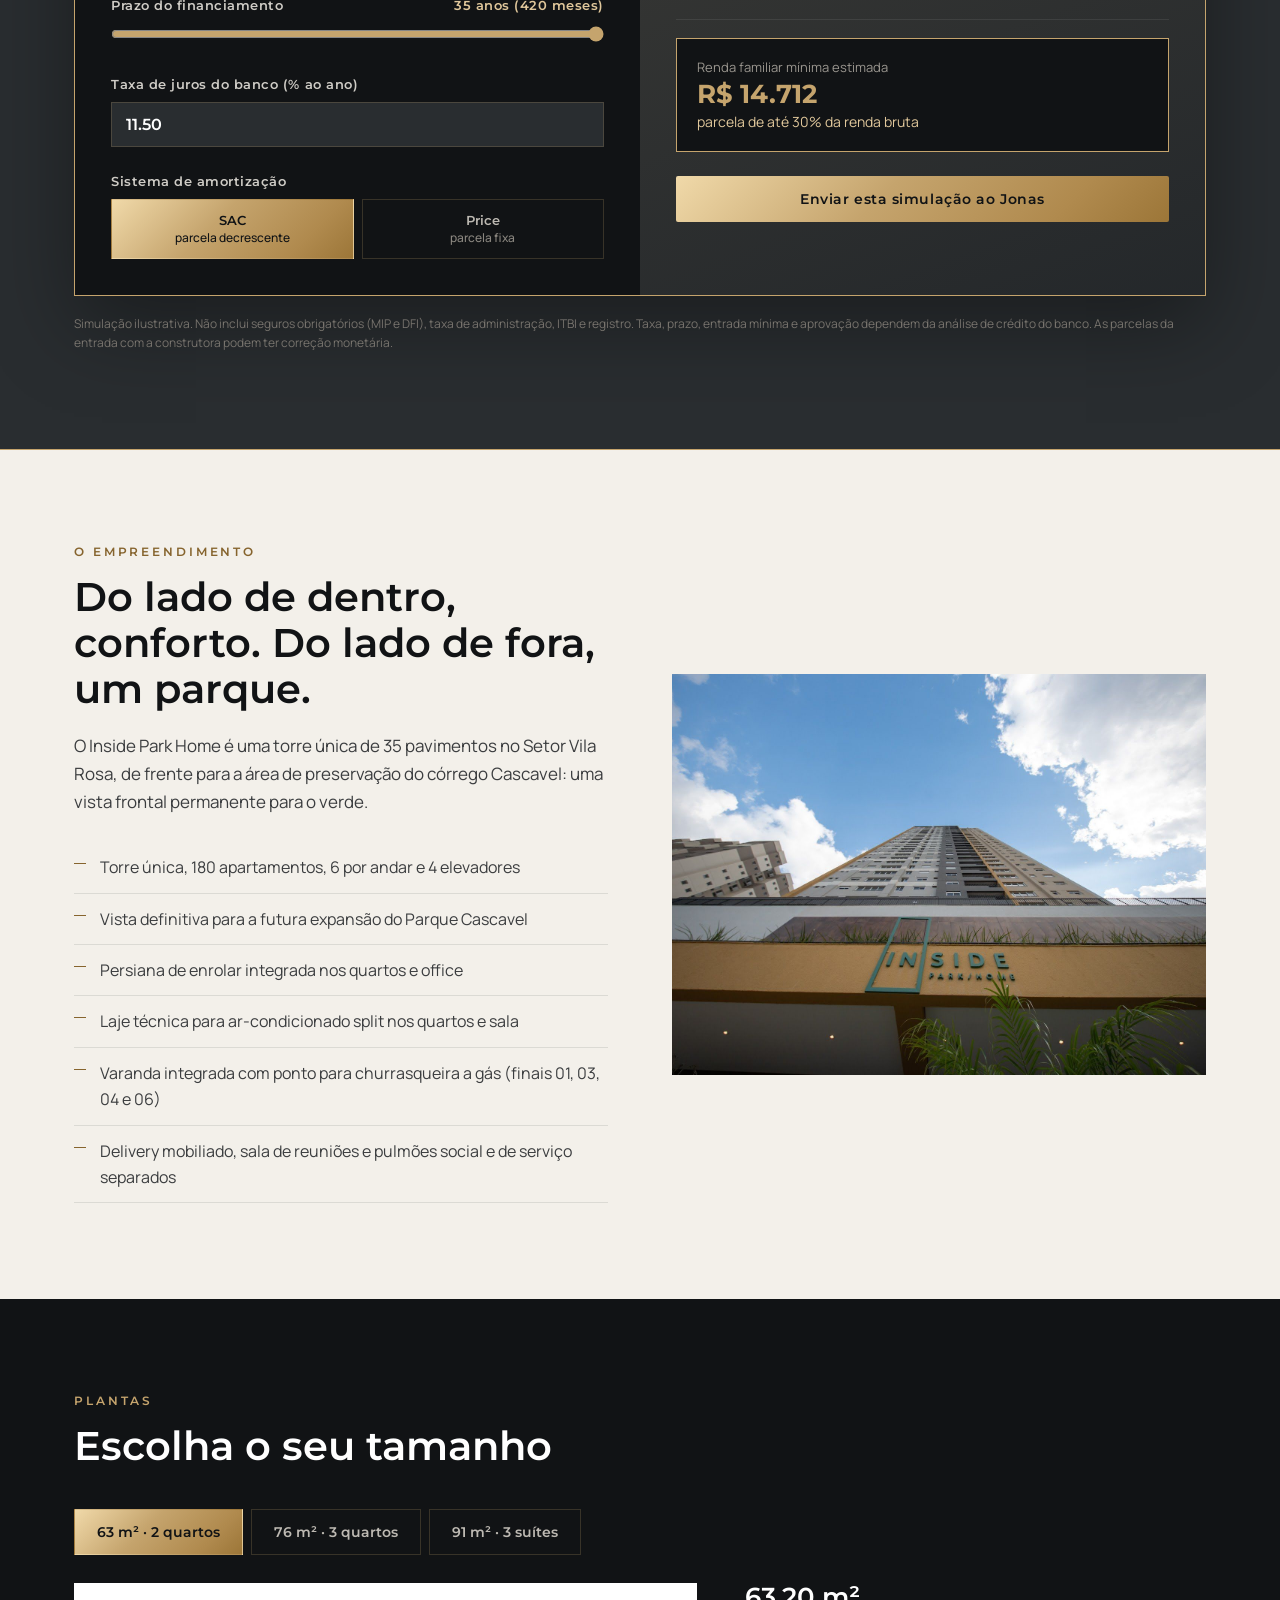
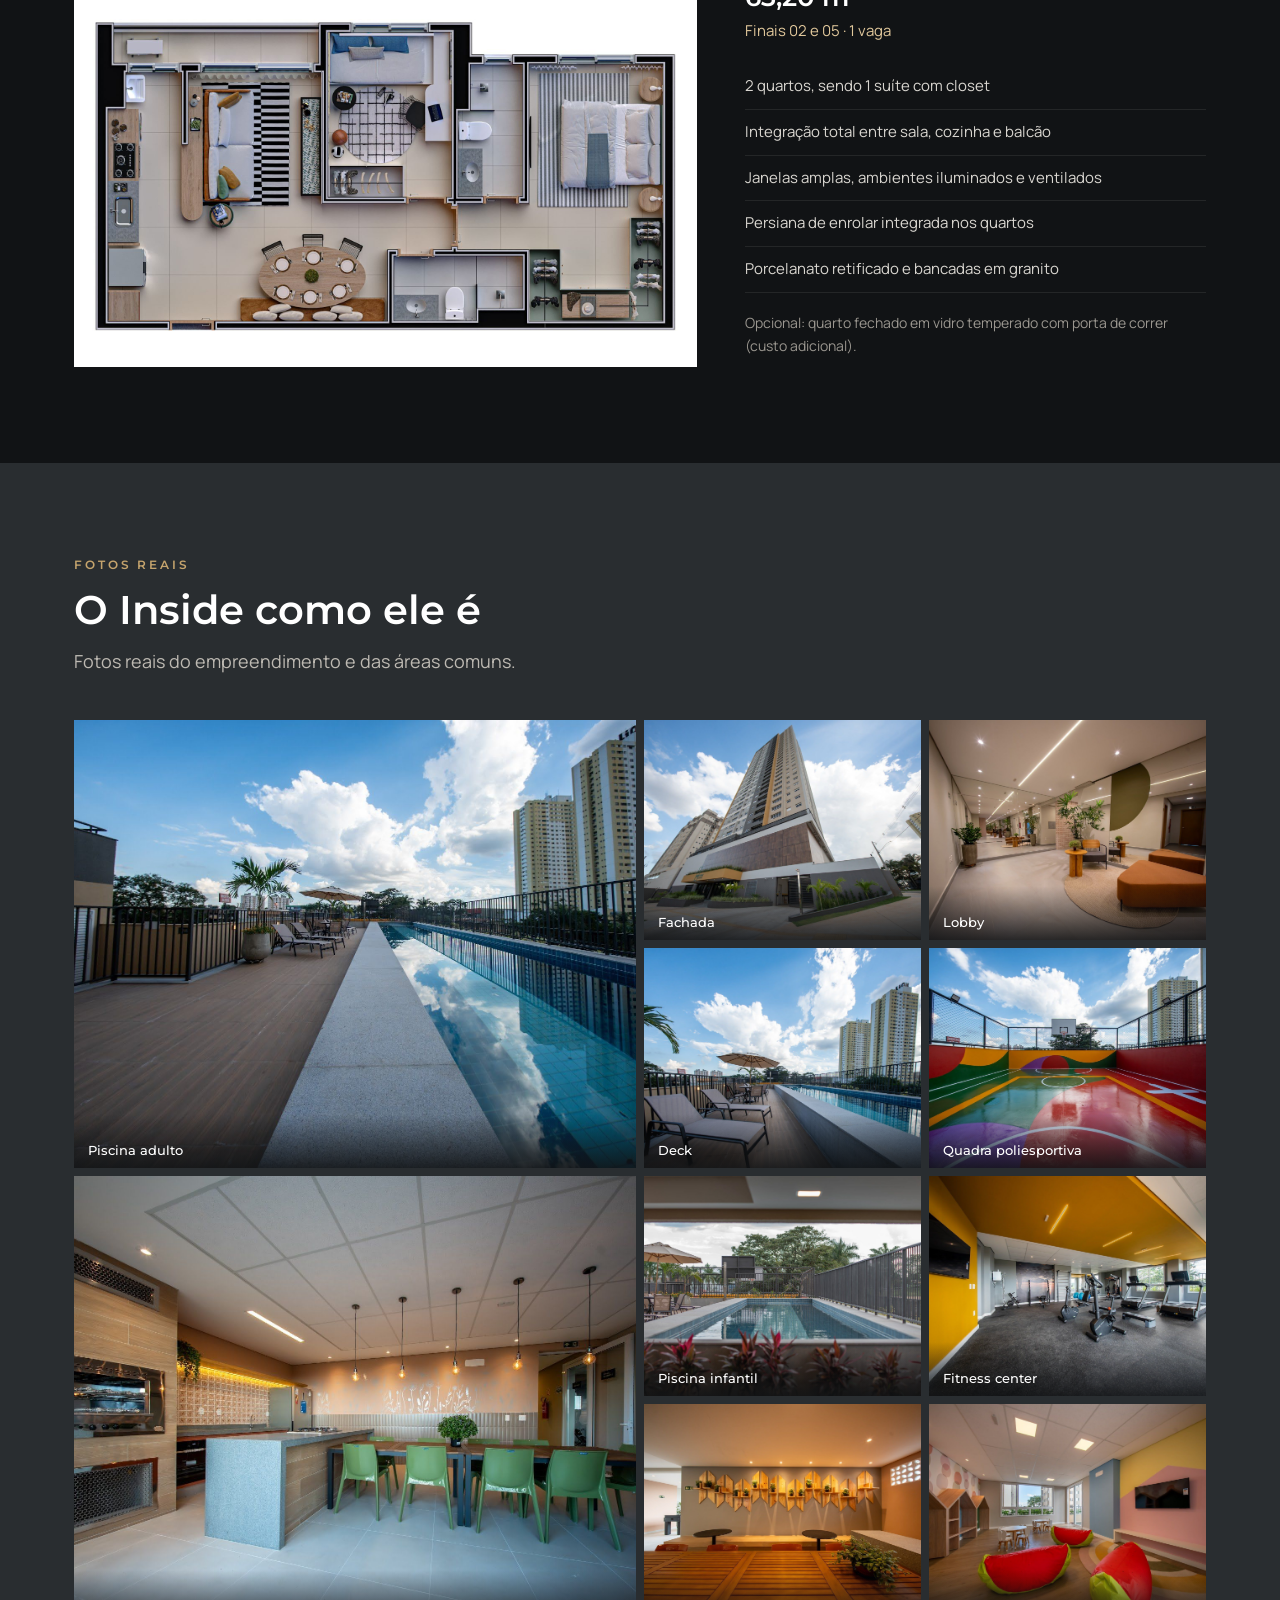
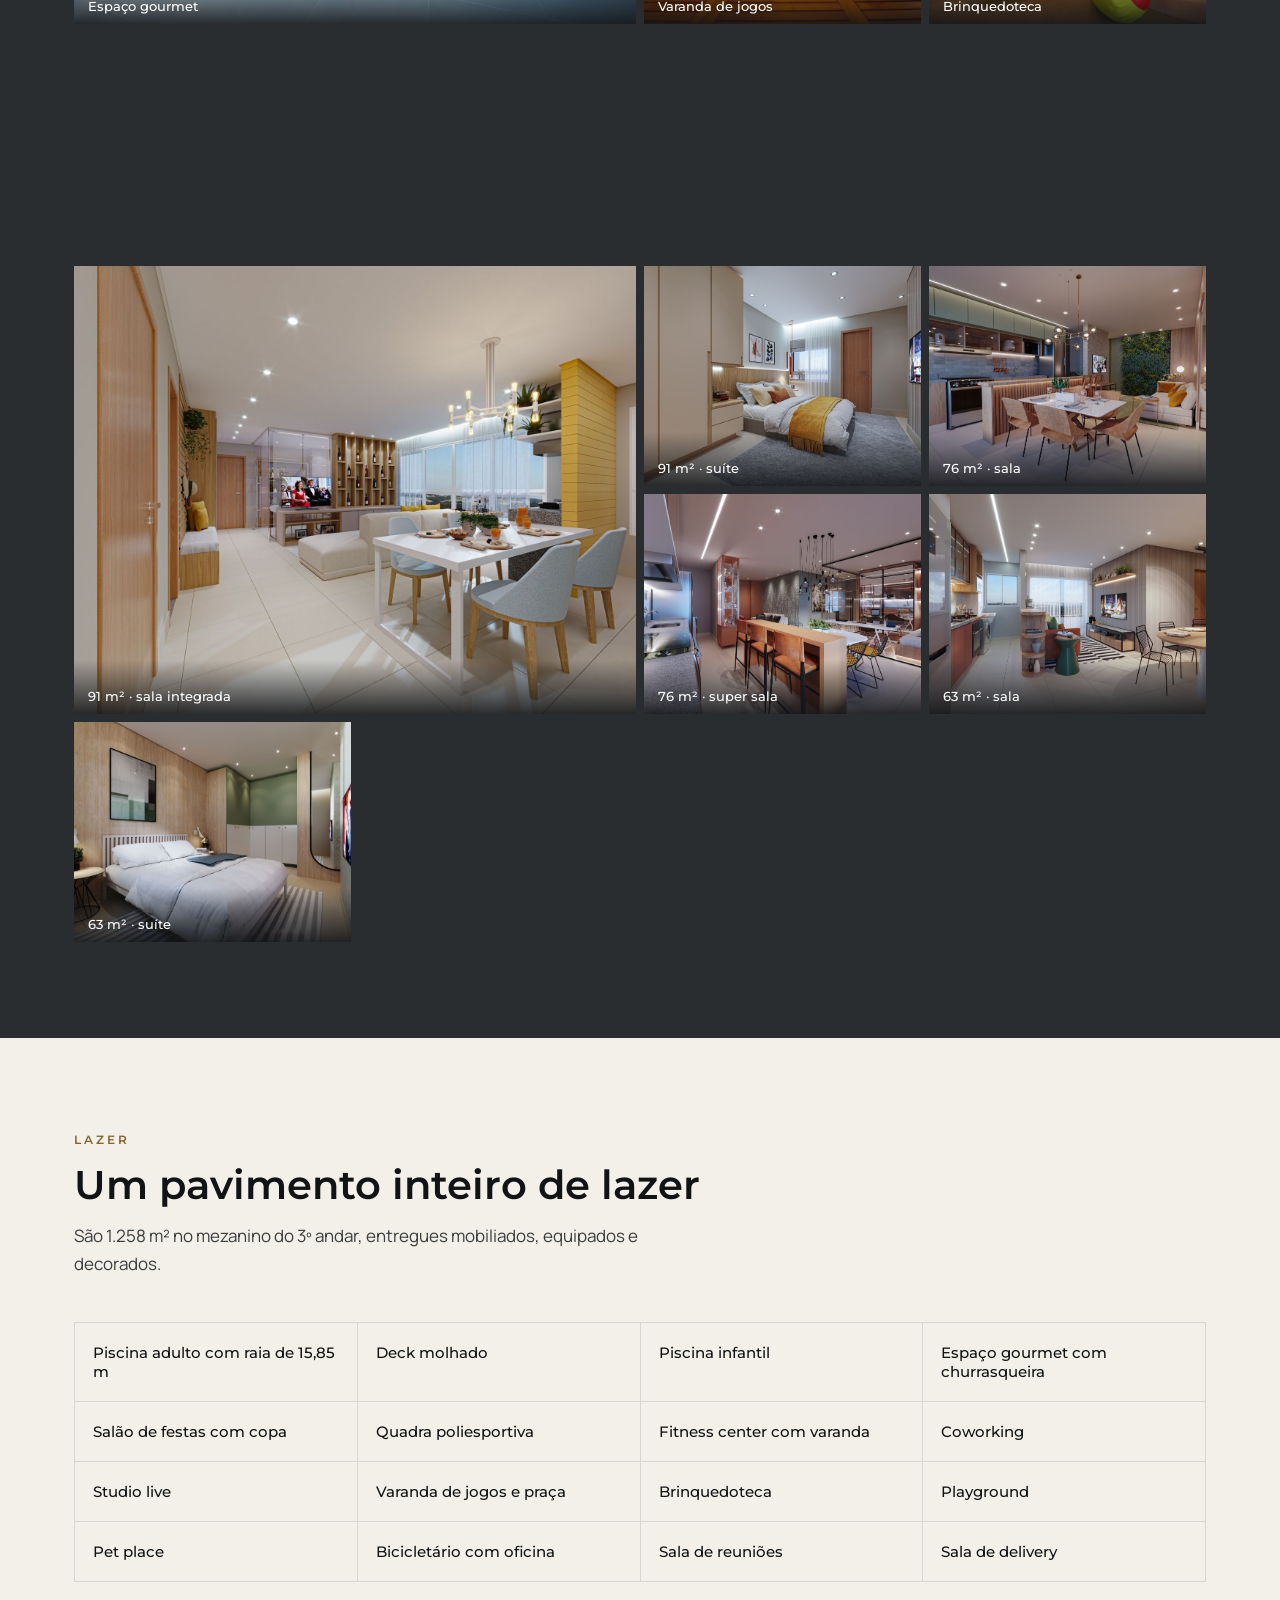
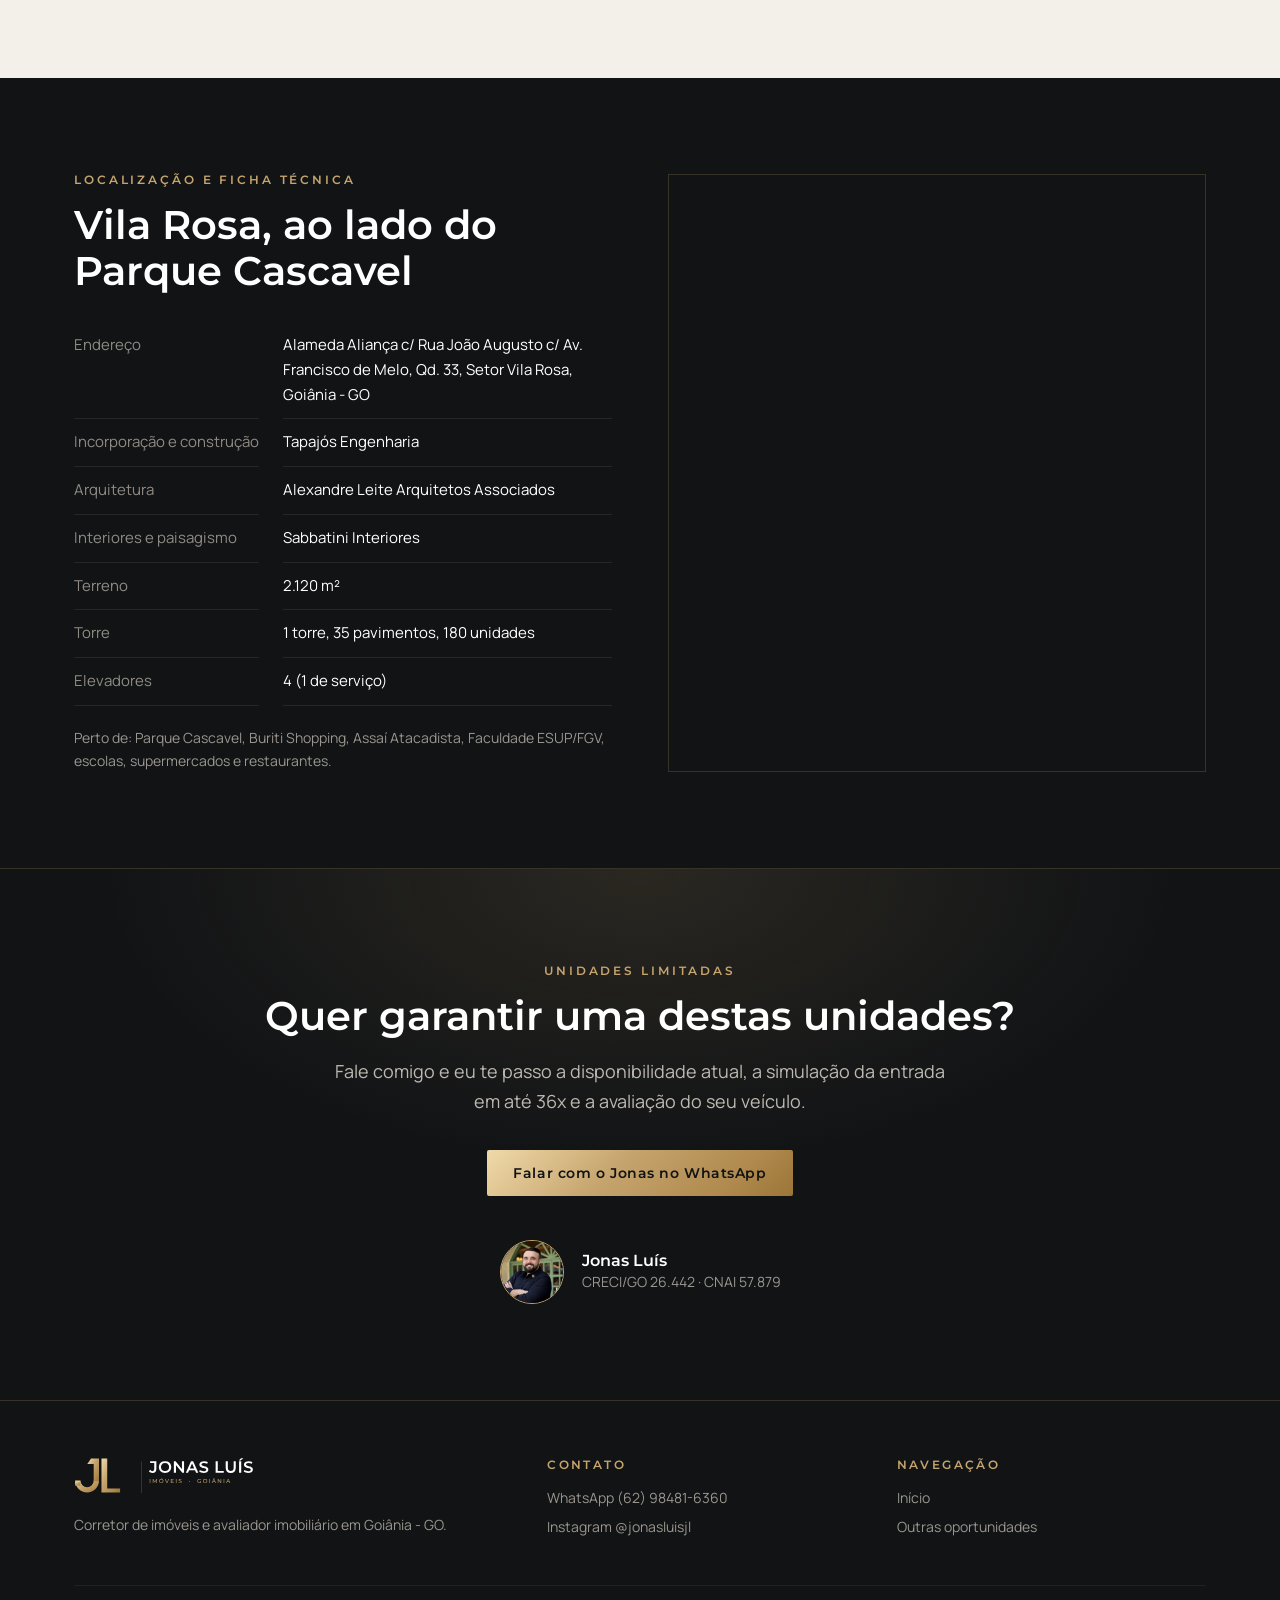
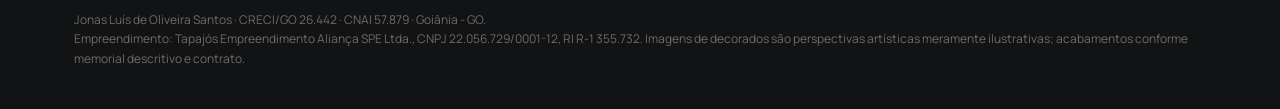
==== commit 781cf693: "Pixel da Meta com aviso de cookies: PageView, ViewContent, Lead e Simulacao Co-Authored-By: Claude O" ====
--- a/inside-park-home/index.html
+++ b/inside-park-home/index.html
@@ -531,6 +531,10 @@
   const escolher = (g, b) => { g.querySelectorAll('button').forEach(x => x.setAttribute('aria-pressed', x === b)); calc(); };
   ['sim-unid', 'sim-vezes', 'sim-sis'].forEach(id => $(id).addEventListener('click', e => { const b = e.target.closest('button'); if (b) escolher($(id), b); }));
   ['sim-ent', 'sim-prazo', 'sim-taxa'].forEach(id => $(id).addEventListener('input', calc));
+  // primeira interação com o simulador vira evento no pixel (público quente para remarketing)
+  let simulou = false;
+  $('simulacao').addEventListener('input', marcar); $('simulacao').querySelector('.sim-in').addEventListener('click', e => e.target.closest('button') && marcar());
+  function marcar() { if (!simulou) { simulou = true; jlTrack('trackCustom', 'Simulacao', { content_name: 'Inside Park Home' }); } }
 
   function calc() {
     const u = ativo($('sim-unid')), preco = +u.dataset.preco;
--- a/assets/site.css
+++ b/assets/site.css
@@ -73,3 +73,10 @@
 .lb button{position:absolute;background:none;border:0;color:#fff;font-size:40px;cursor:pointer;padding:12px;line-height:1}
 .lb .x{top:10px;right:16px}.lb .p{left:8px}.lb .n{right:8px}
 .lb .cap{position:absolute;bottom:18px;left:0;right:0;text-align:center;font-size:14px;color:var(--champ-claro)}
+
+/* aviso de cookies */
+.cookies{position:fixed;left:16px;bottom:16px;z-index:80;max-width:420px;background:var(--grafite);border:1px solid var(--champ);padding:18px 20px;box-shadow:0 12px 40px rgba(0,0,0,.5);font-size:14px;color:#d9d6d0}
+.cookies div{display:flex;gap:10px;margin-top:12px;justify-content:flex-end}
+.cookies button{font:600 13px 'Montserrat',sans-serif;padding:10px 16px;cursor:pointer;border:1px solid var(--linha);background:transparent;color:#cfccc6}
+.cookies button.ok{background:var(--ouro);color:var(--carvao);border-color:transparent}
+@media(max-width:600px){.cookies{left:12px;right:84px;max-width:none}}
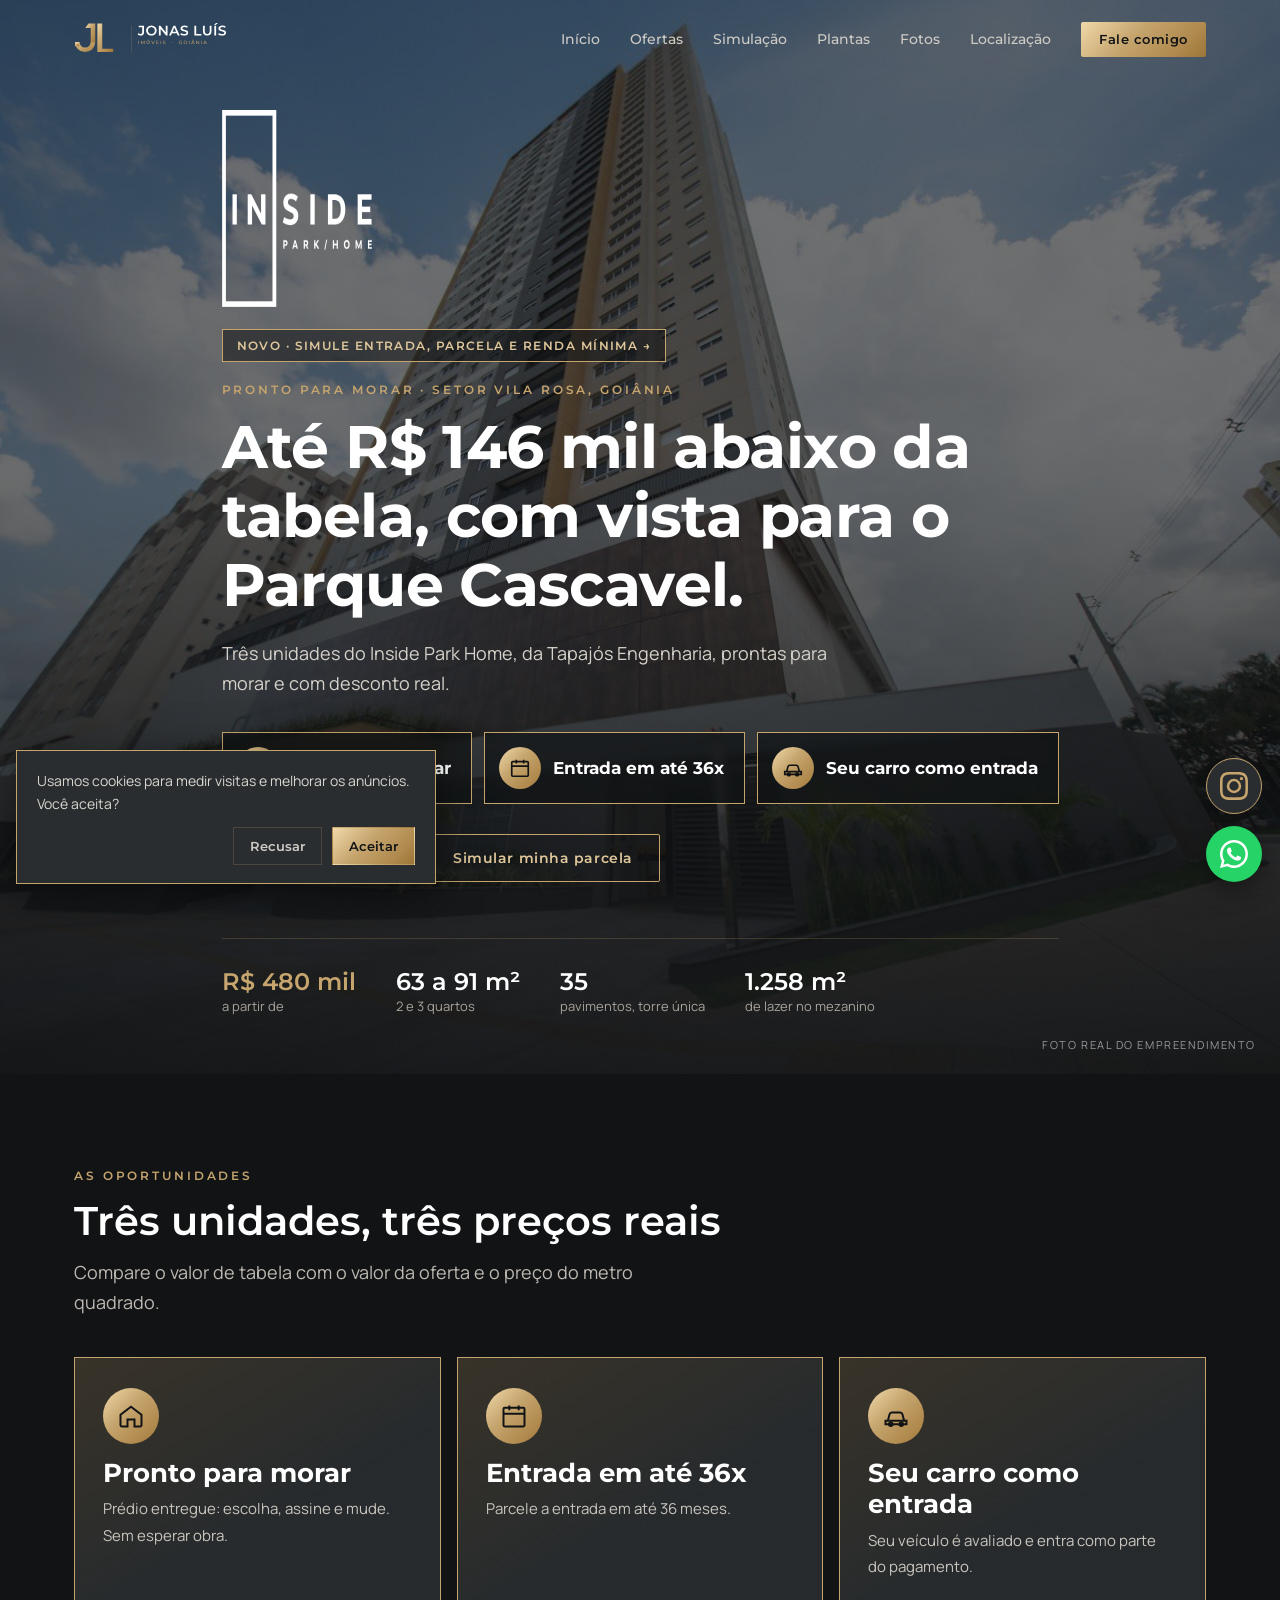
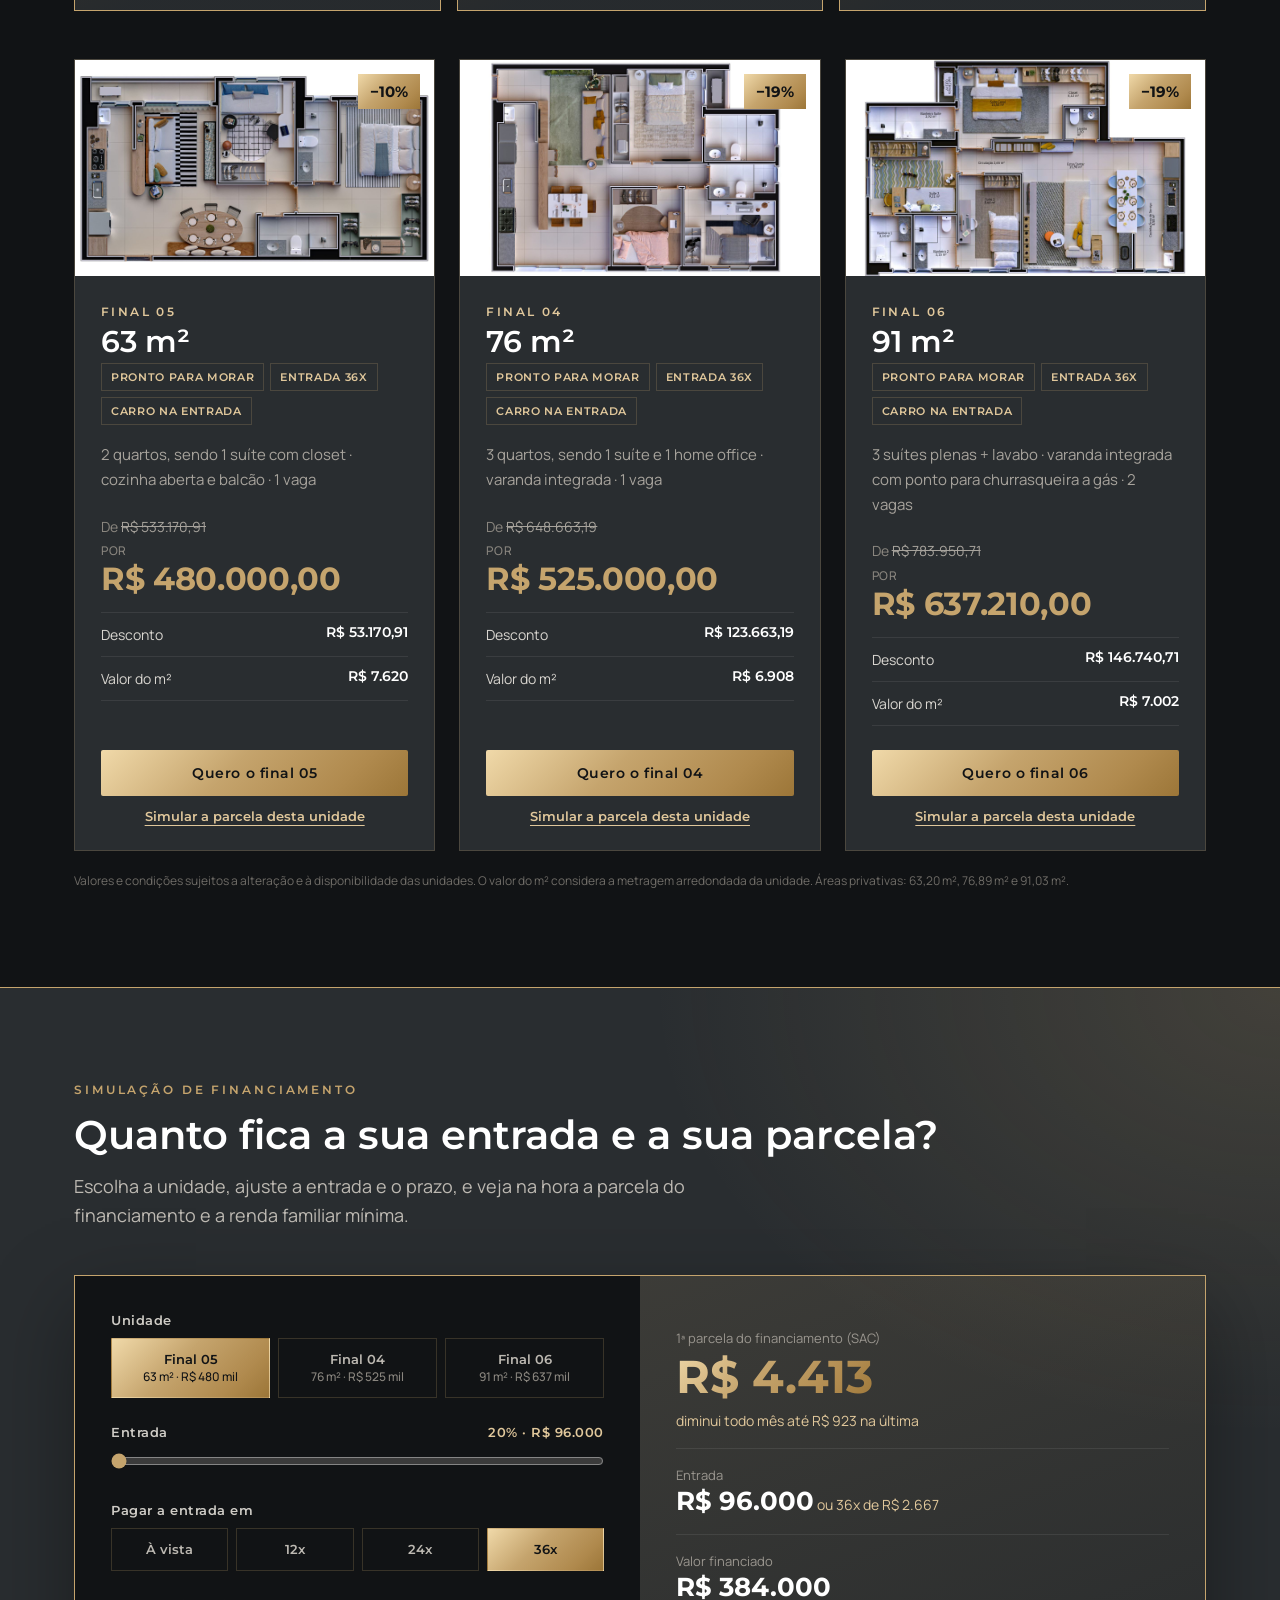
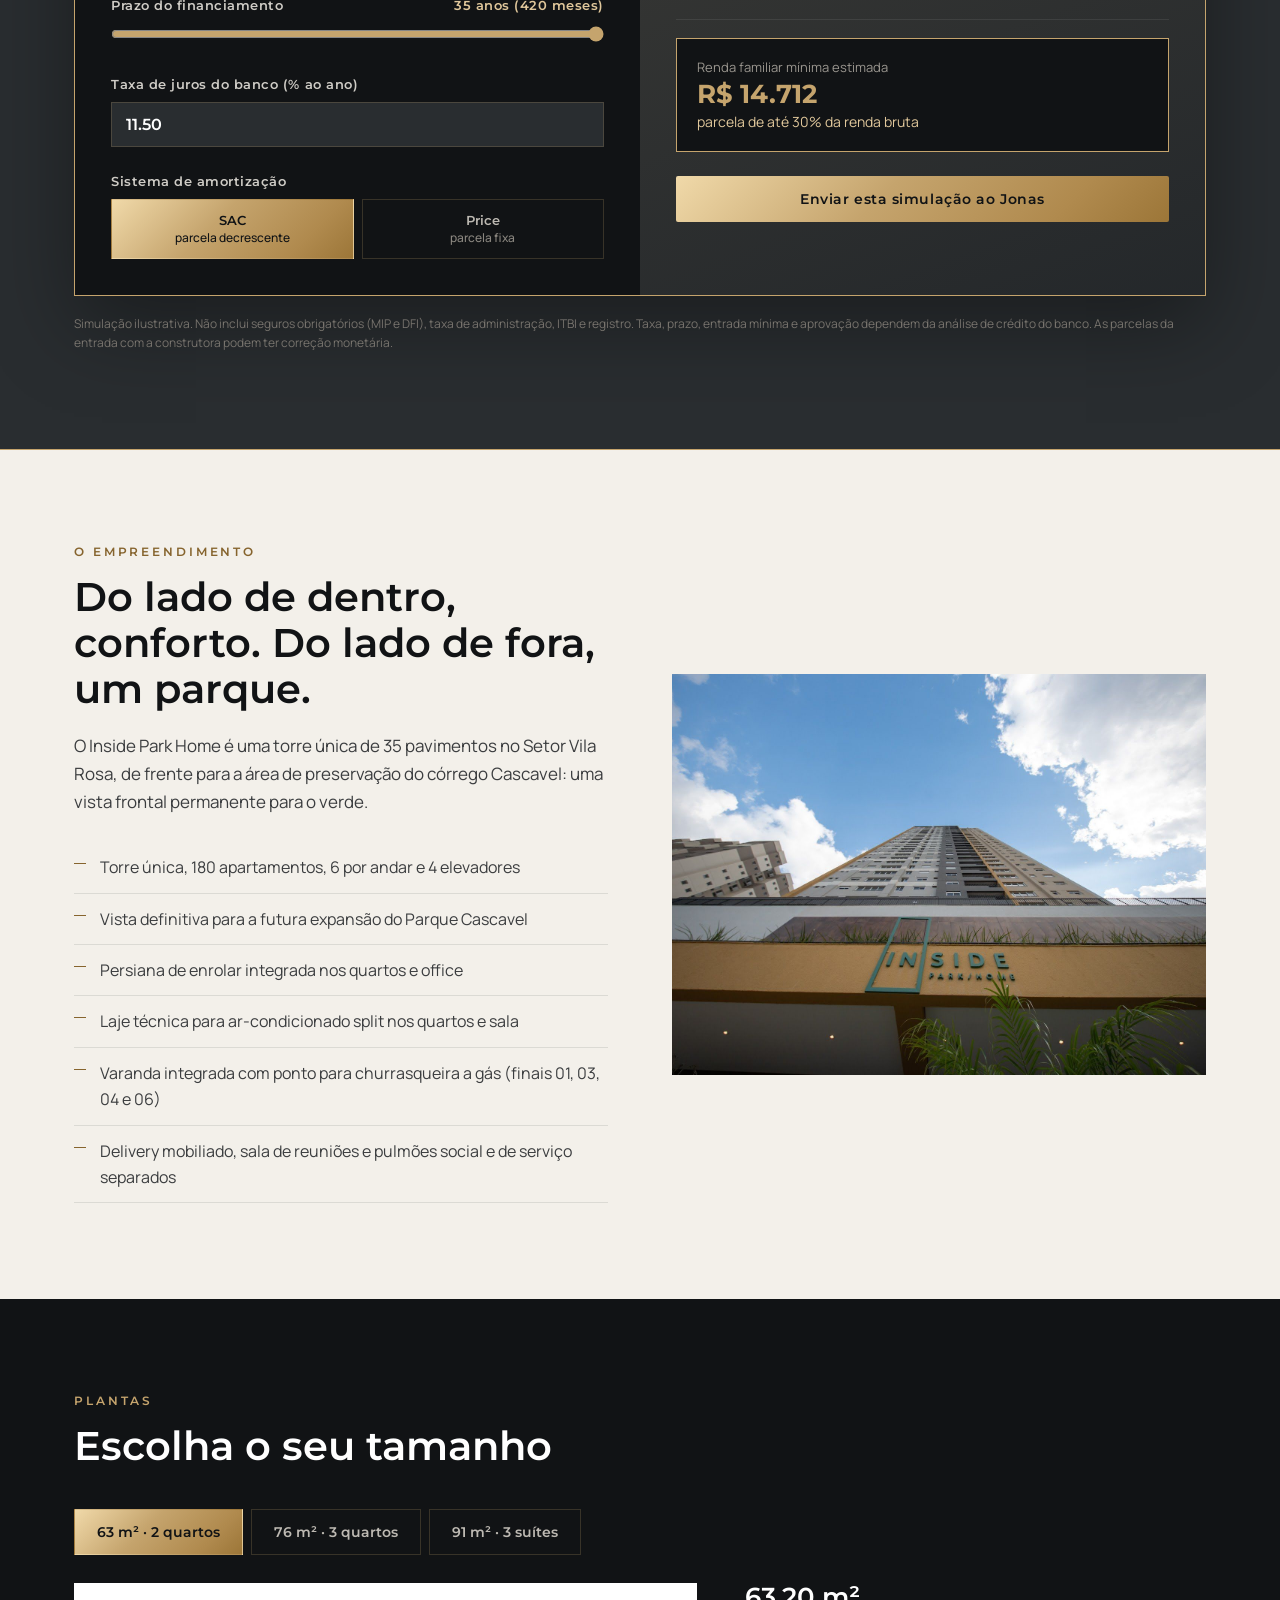
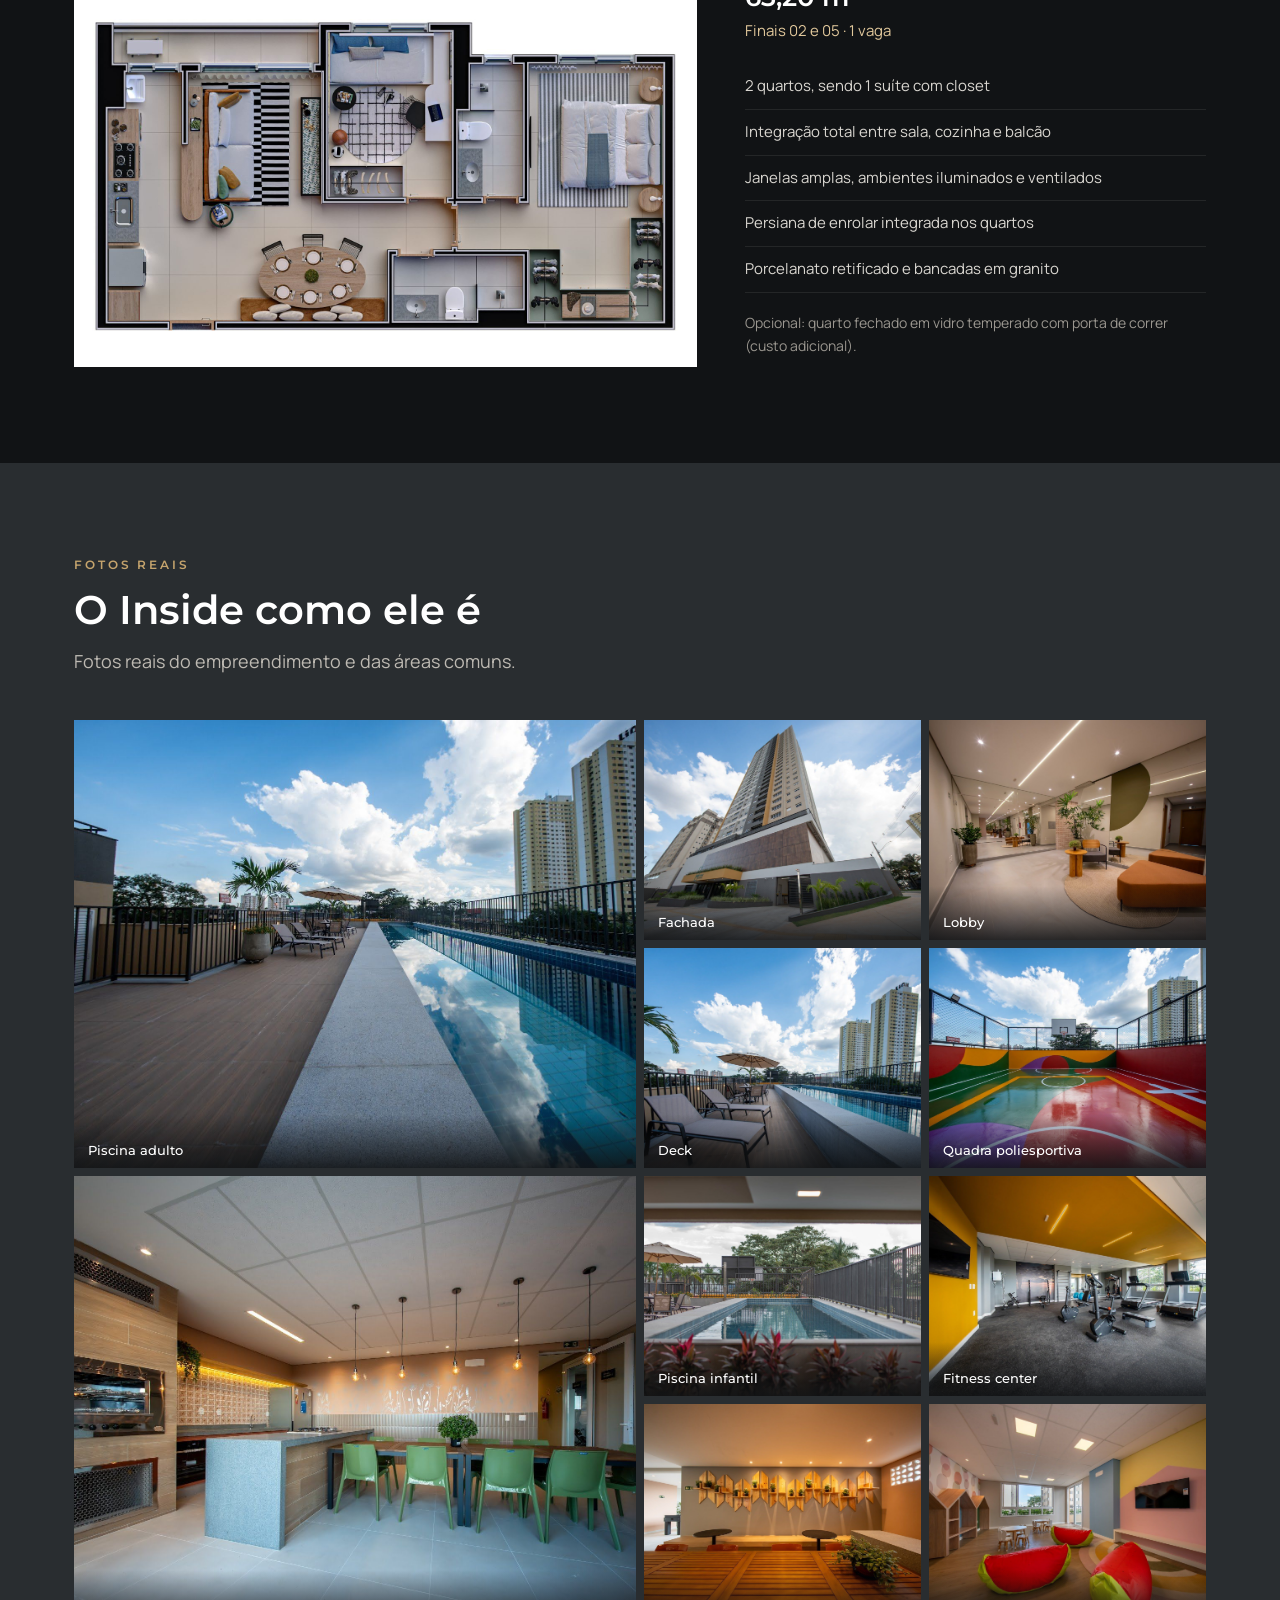
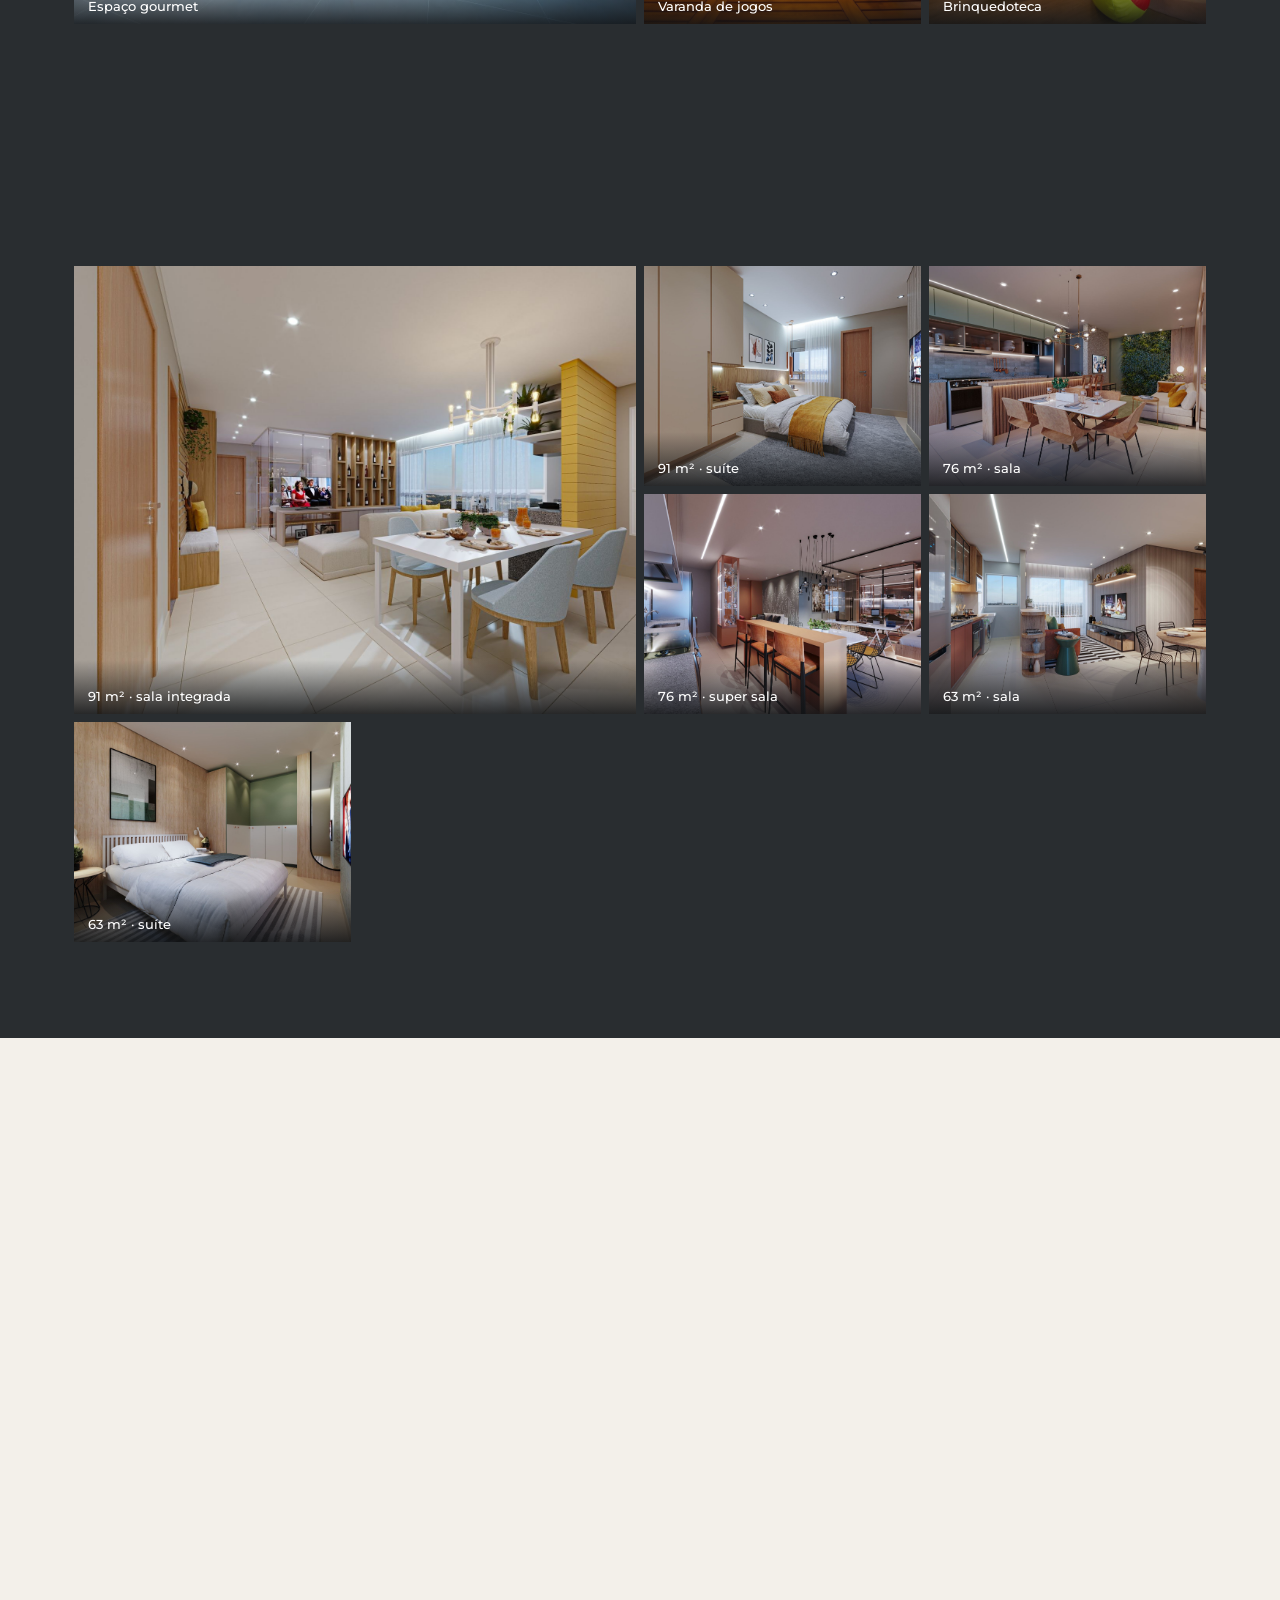
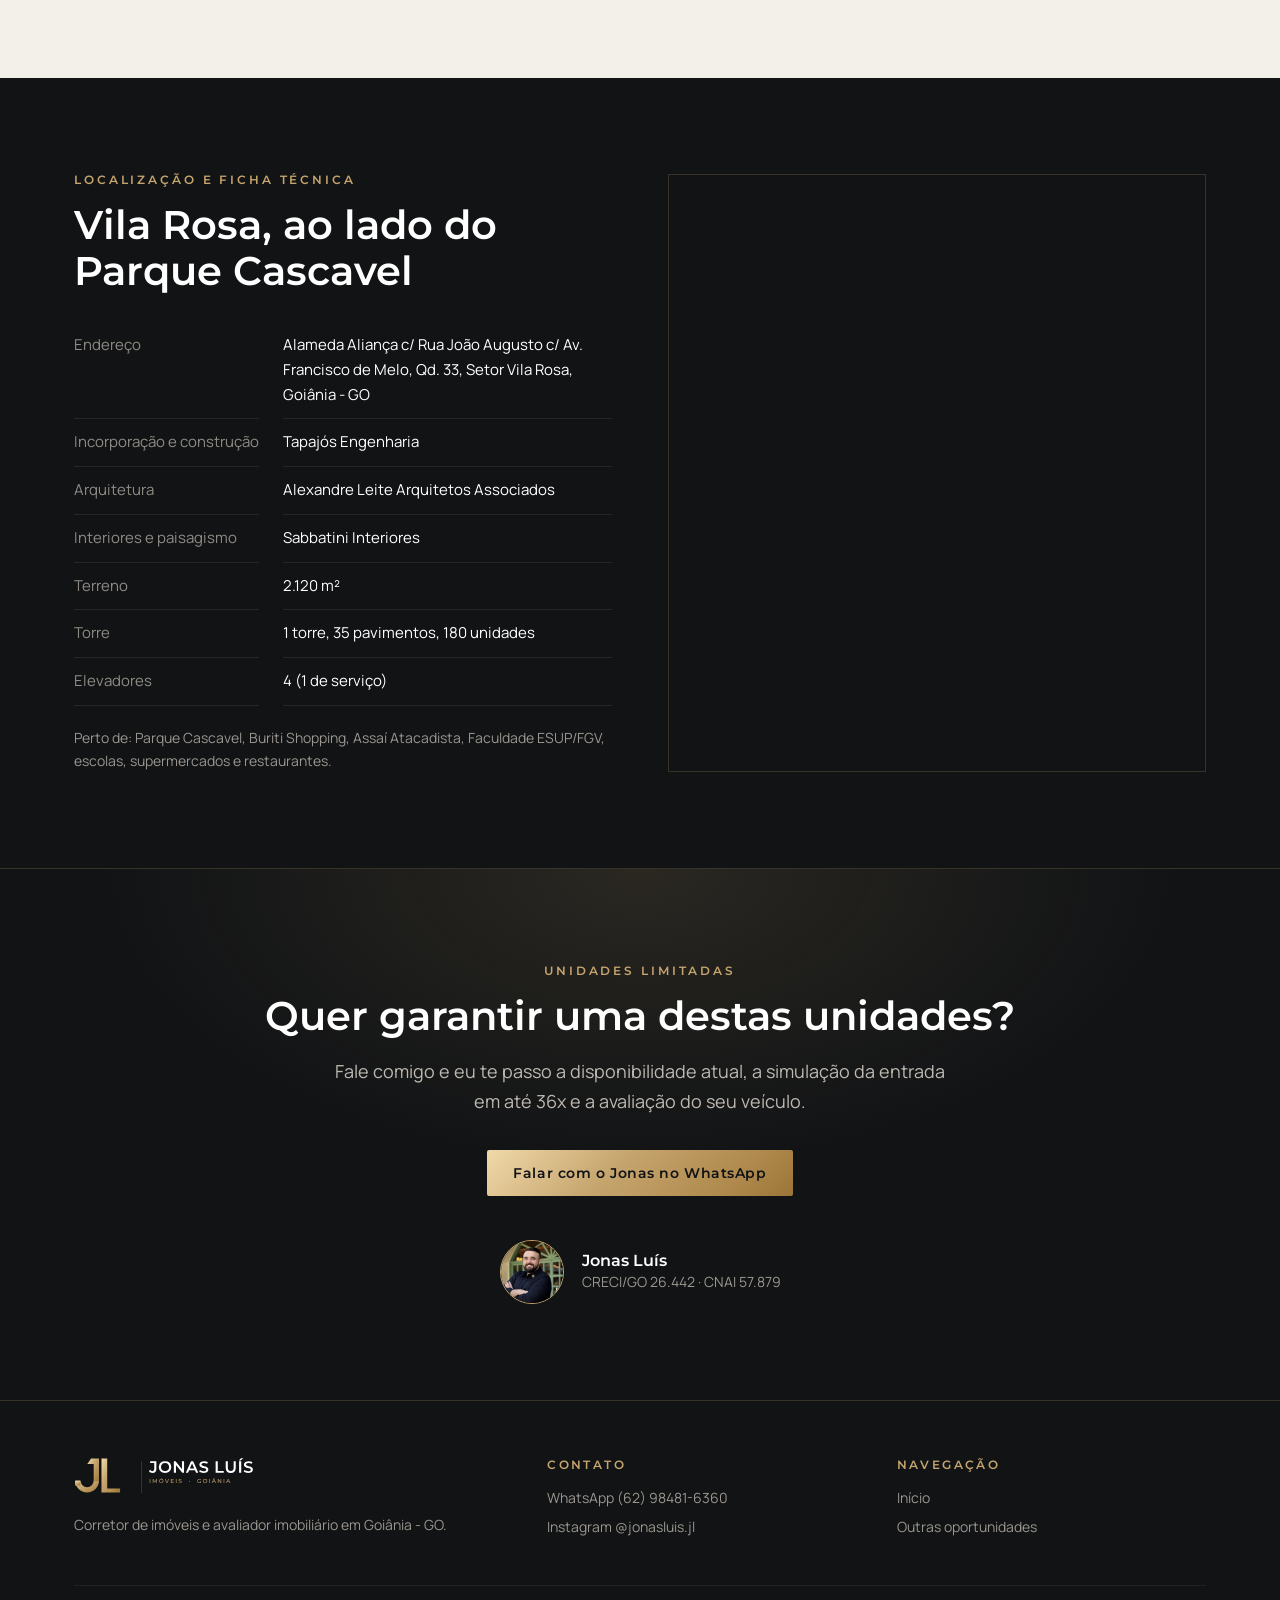
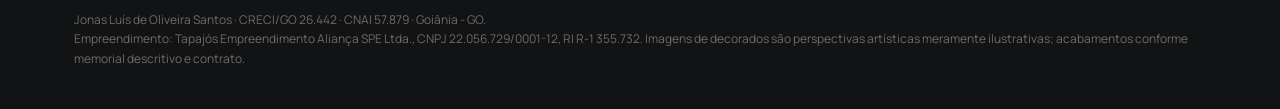
==== commit de241c93: "Corrige link do Instagram para @jonasluis.jl Co-Authored-By: Claude Opus 5.5 <noreply@anthropic.com>" ====
--- a/inside-park-home/index.html
+++ b/inside-park-home/index.html
@@ -505,7 +505,7 @@
       <h4>Contato</h4>
       <ul>
         <li><a data-wa>WhatsApp (62) 98481-6360</a></li>
-        <li><a href="https://www.instagram.com/jonasluisjl/" target="_blank" rel="noopener">Instagram @jonasluisjl</a></li>
+        <li><a href="https://www.instagram.com/jonasluis.jl/" target="_blank" rel="noopener">Instagram @jonasluis.jl</a></li>
       </ul>
     </div>
     <div>
@@ -517,7 +517,7 @@
 </footer>
 
 <div class="flutua">
-  <a class="ig" href="https://www.instagram.com/jonasluisjl/" target="_blank" rel="noopener" aria-label="Instagram"><svg viewBox="0 0 24 24"><path d="M12 2.2c3.2 0 3.6 0 4.8.1 3.2.1 4.8 1.7 4.9 4.9.1 1.3.1 1.6.1 4.8s0 3.6-.1 4.8c-.1 3.2-1.7 4.8-4.9 4.9-1.3.1-1.6.1-4.8.1s-3.6 0-4.8-.1c-3.3-.1-4.8-1.7-4.9-4.9C2.2 15.6 2.2 15.2 2.2 12s0-3.6.1-4.8C2.4 3.9 3.9 2.4 7.2 2.3 8.4 2.2 8.8 2.2 12 2.2zM12 0C8.7 0 8.3 0 7.1.1 2.7.3.3 2.7.1 7.1 0 8.3 0 8.7 0 12s0 3.7.1 4.9c.2 4.4 2.6 6.8 7 7 1.2.1 1.6.1 4.9.1s3.7 0 4.9-.1c4.4-.2 6.8-2.6 7-7 .1-1.2.1-1.6.1-4.9s0-3.7-.1-4.9c-.2-4.4-2.6-6.8-7-7C15.7 0 15.3 0 12 0zm0 5.8a6.2 6.2 0 100 12.4 6.2 6.2 0 000-12.4zM12 16a4 4 0 110-8 4 4 0 010 8zm6.4-11.8a1.4 1.4 0 100 2.9 1.4 1.4 0 000-2.9z"/></svg></a>
+  <a class="ig" href="https://www.instagram.com/jonasluis.jl/" target="_blank" rel="noopener" aria-label="Instagram"><svg viewBox="0 0 24 24"><path d="M12 2.2c3.2 0 3.6 0 4.8.1 3.2.1 4.8 1.7 4.9 4.9.1 1.3.1 1.6.1 4.8s0 3.6-.1 4.8c-.1 3.2-1.7 4.8-4.9 4.9-1.3.1-1.6.1-4.8.1s-3.6 0-4.8-.1c-3.3-.1-4.8-1.7-4.9-4.9C2.2 15.6 2.2 15.2 2.2 12s0-3.6.1-4.8C2.4 3.9 3.9 2.4 7.2 2.3 8.4 2.2 8.8 2.2 12 2.2zM12 0C8.7 0 8.3 0 7.1.1 2.7.3.3 2.7.1 7.1 0 8.3 0 8.7 0 12s0 3.7.1 4.9c.2 4.4 2.6 6.8 7 7 1.2.1 1.6.1 4.9.1s3.7 0 4.9-.1c4.4-.2 6.8-2.6 7-7 .1-1.2.1-1.6.1-4.9s0-3.7-.1-4.9c-.2-4.4-2.6-6.8-7-7C15.7 0 15.3 0 12 0zm0 5.8a6.2 6.2 0 100 12.4 6.2 6.2 0 000-12.4zM12 16a4 4 0 110-8 4 4 0 010 8zm6.4-11.8a1.4 1.4 0 100 2.9 1.4 1.4 0 000-2.9z"/></svg></a>
   <a class="wa" data-wa="Olá, Jonas! Vi o Inside Park Home no seu site." aria-label="WhatsApp"><svg viewBox="0 0 24 24"><path d="M17.5 14.4c-.3-.1-1.8-.9-2-1-.3-.1-.5-.1-.7.1-.2.3-.8 1-.9 1.2-.2.2-.3.2-.6.1-.3-.1-1.3-.5-2.4-1.5-.9-.8-1.5-1.8-1.7-2.1-.2-.3 0-.5.1-.6l.4-.5c.2-.2.2-.3.3-.5.1-.2 0-.4 0-.5l-.9-2.2c-.2-.6-.5-.5-.7-.5h-.6c-.2 0-.5.1-.8.4-.3.3-1 1-1 2.5s1.1 2.9 1.2 3.1c.1.2 2.1 3.2 5.1 4.5.7.3 1.3.5 1.7.6.7.2 1.4.2 1.9.1.6-.1 1.8-.7 2-1.4.2-.7.2-1.3.2-1.4-.1-.2-.3-.3-.6-.4zM12 21.8c-1.8 0-3.5-.5-5-1.4l-.4-.2-3.7 1 1-3.6-.2-.4C2.7 15.6 2.2 13.8 2.2 12 2.2 6.6 6.6 2.2 12 2.2S21.8 6.6 21.8 12 17.4 21.8 12 21.8zM12 0C5.4 0 0 5.4 0 12c0 2.1.6 4.2 1.6 6L0 24l6.2-1.6c1.8 1 3.8 1.5 5.8 1.5 6.6 0 12-5.4 12-12S18.6 0 12 0z"/></svg></a>
 </div>
 
